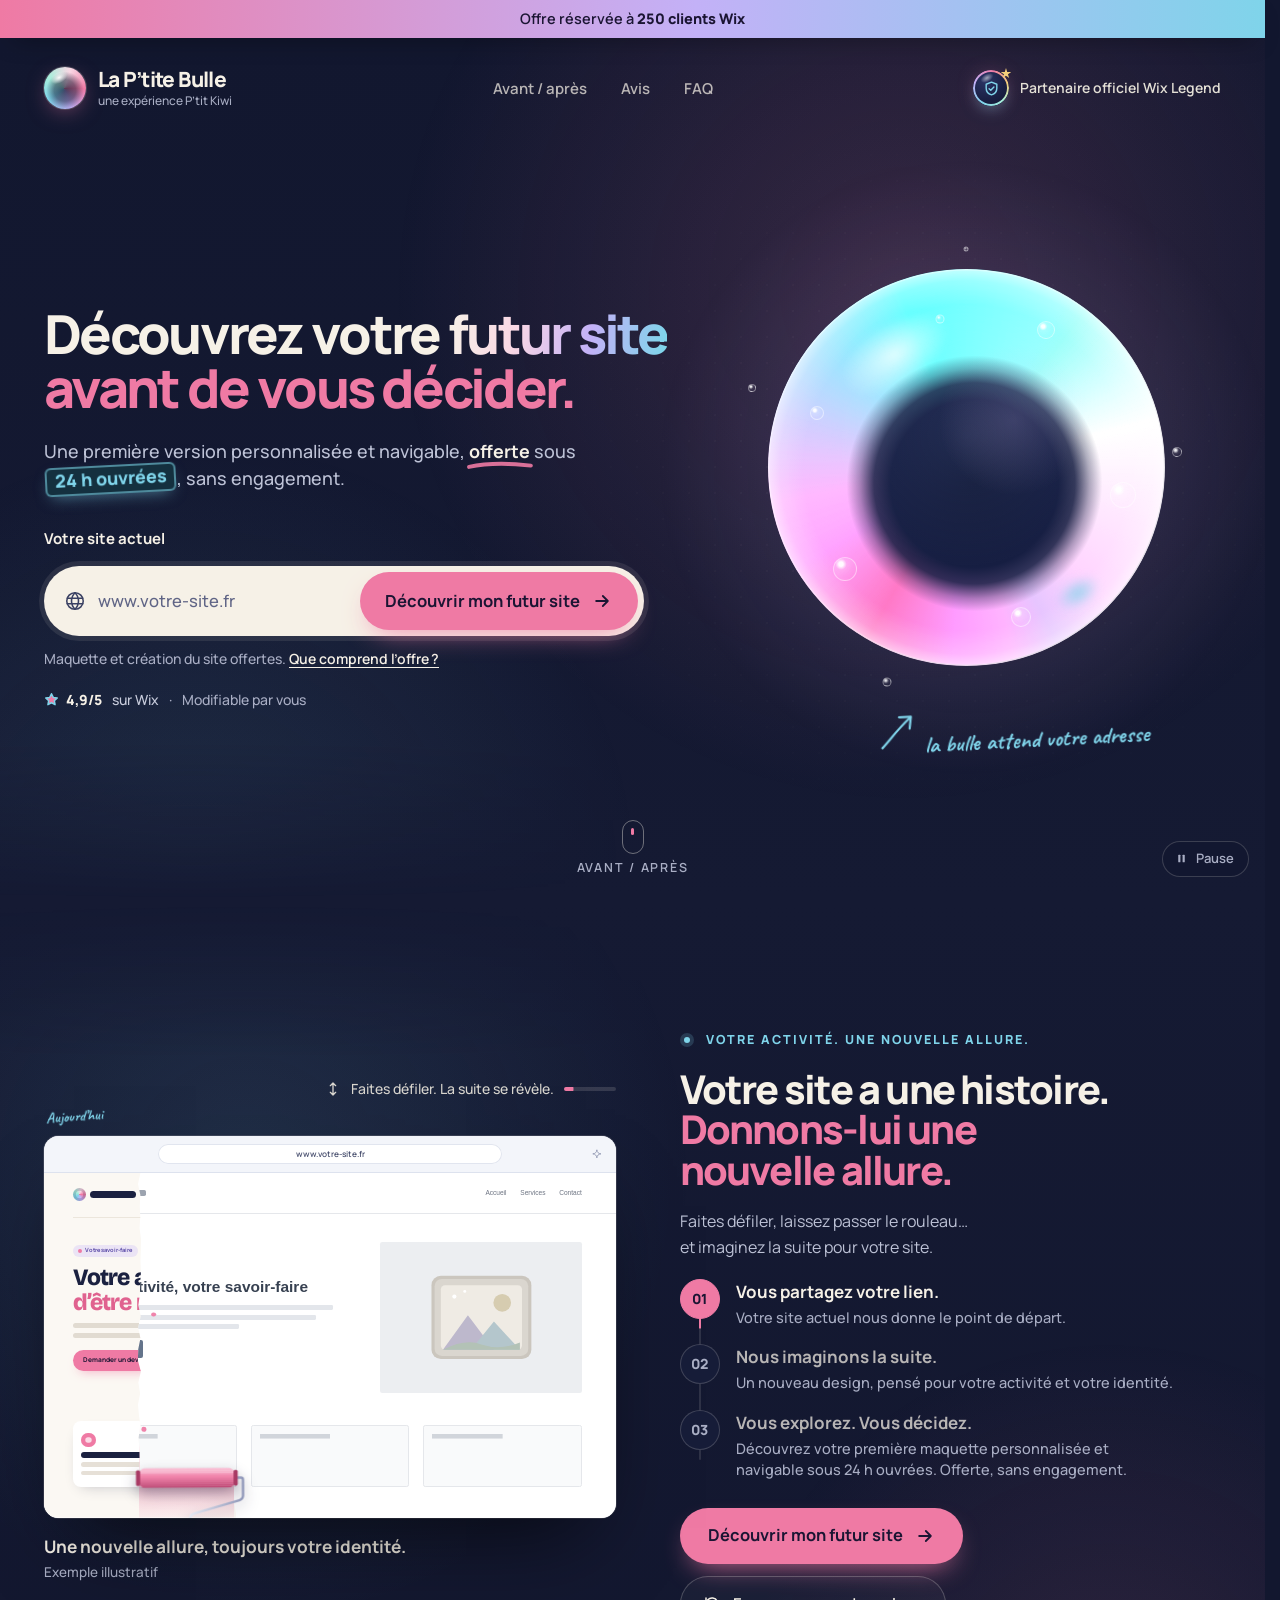
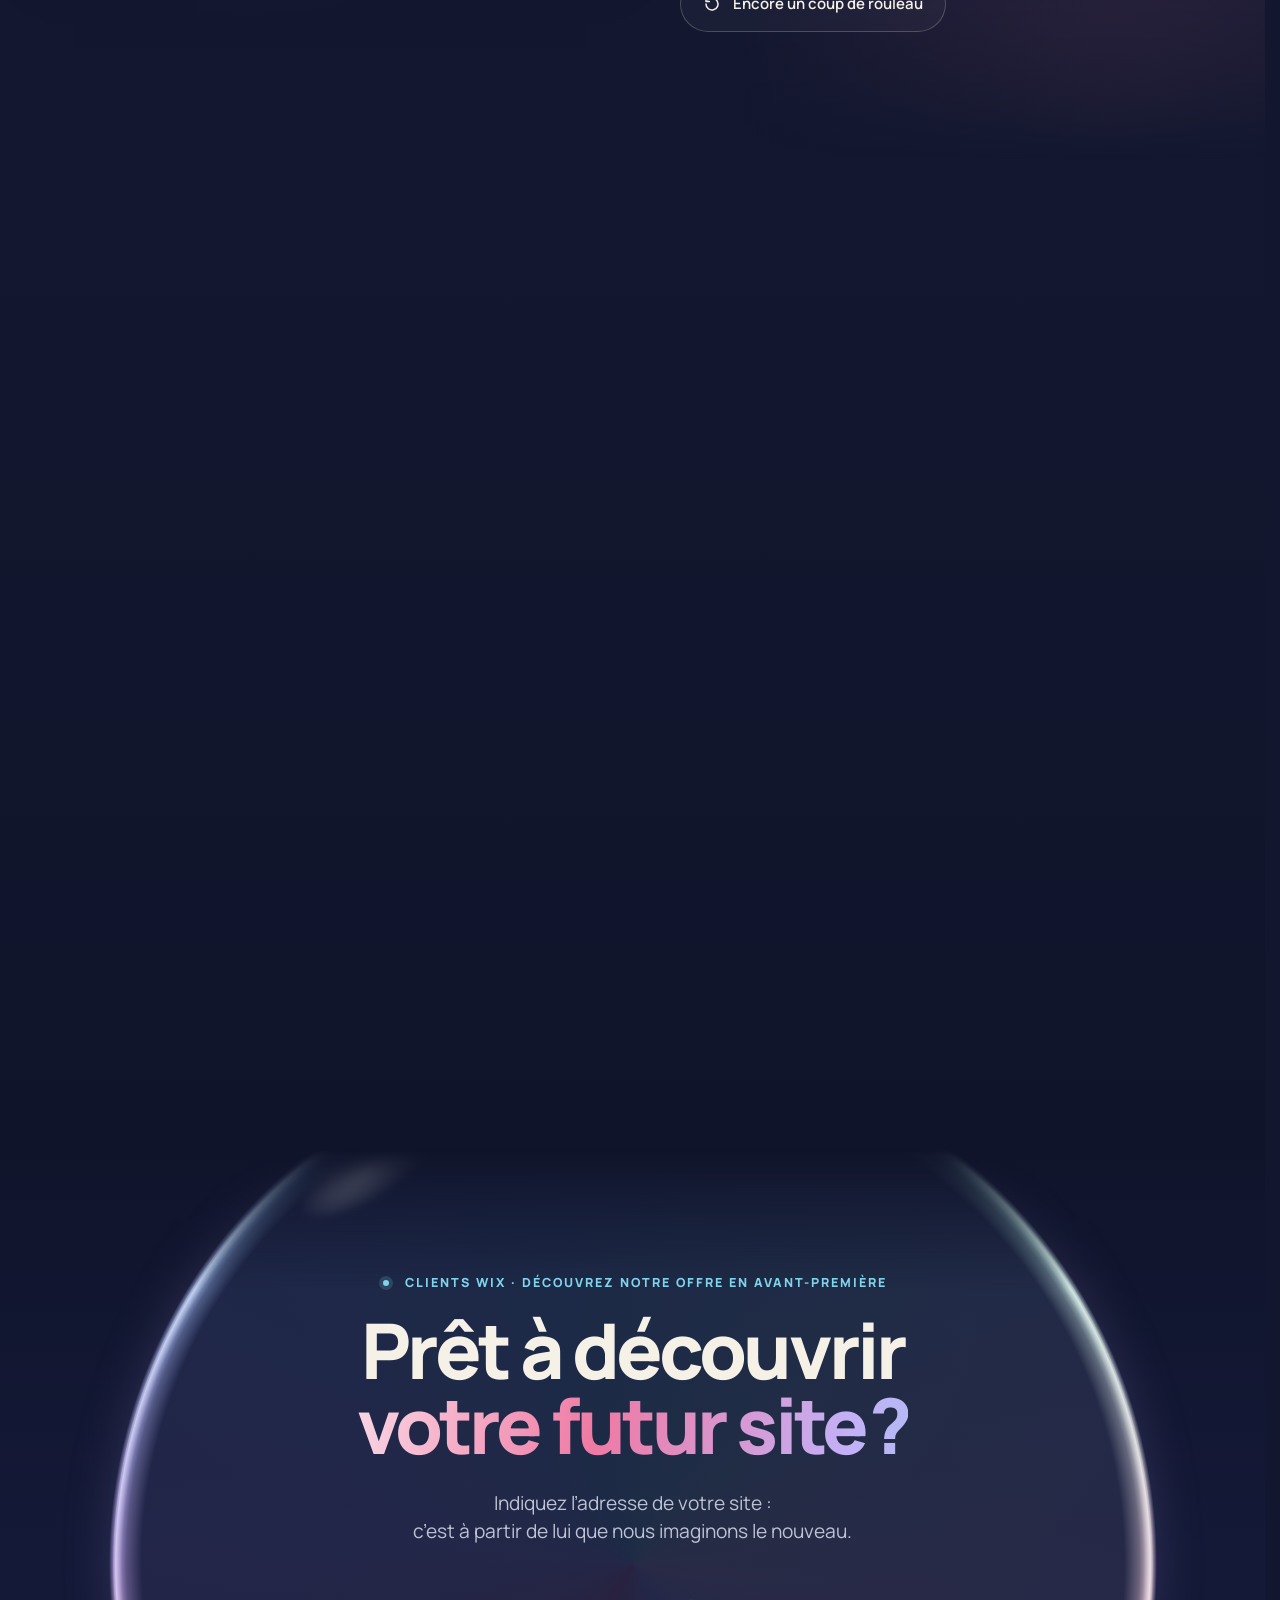
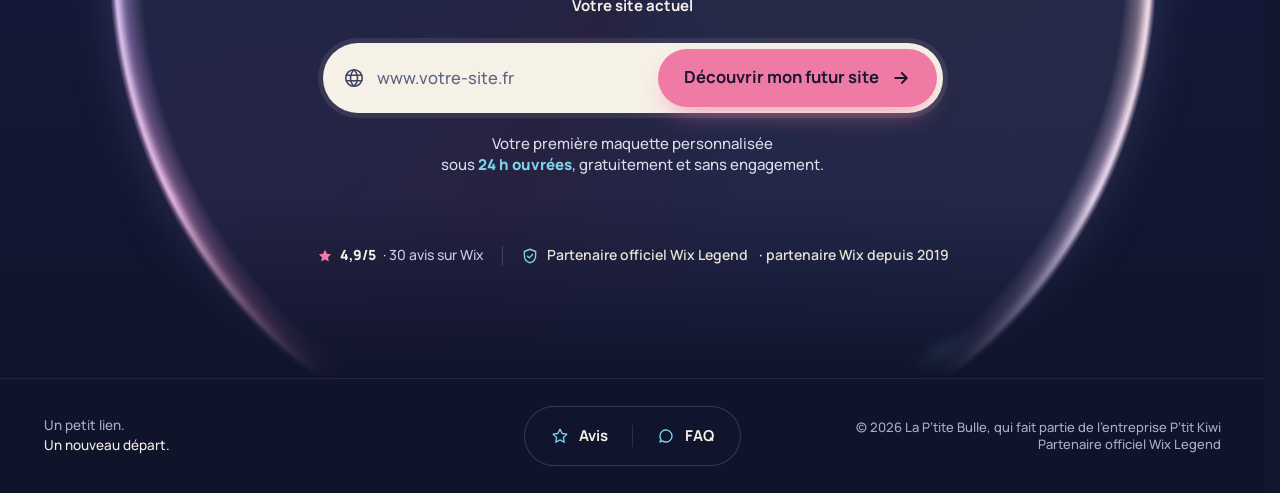
==== index.html @ 4bb40ee8 "Mobile : pas de voile gris au toucher, bulle nette sur Safari, bouton e-mail sur petits écrans, clav" ====
<!doctype html>
<html lang="fr">
<head>
<meta charset="utf-8">
<meta name="viewport" content="width=device-width, initial-scale=1">
<title>La P’tite Bulle · Découvrez votre futur site avant de vous décider</title>
<meta name="description" content="Clients Wix, découvrez notre offre en avant-première : votre première maquette personnalisée sous 24 h ouvrées, gratuitement et sans engagement. La création de votre site est également offerte.">
<meta name="theme-color" content="#12172F">
<meta property="og:type" content="website">
<meta property="og:site_name" content="La P’tite Bulle">
<meta property="og:locale" content="fr_FR">
<meta property="og:title" content="La P’tite Bulle · Découvrez votre futur site avant de vous décider">
<meta property="og:description" content="Clients Wix, découvrez notre offre en avant-première : votre première maquette personnalisée sous 24 h ouvrées, gratuitement et sans engagement.">
<meta property="og:url" content="https://wix.partenaire.ptitebulle.fr/">
<meta property="og:image" content="https://wix.partenaire.ptitebulle.fr/og.jpg">
<meta property="og:image:width" content="1200">
<meta property="og:image:height" content="630">
<meta property="og:image:alt" content="La P’tite Bulle : une bulle irisée qui révèle la maquette de votre futur site">
<link rel="canonical" href="https://wix.partenaire.ptitebulle.fr/">
<meta name="twitter:card" content="summary_large_image">
<link rel="icon" href="favicon.svg" type="image/svg+xml">
<link rel="icon" href="favicon-32.png" type="image/png" sizes="32x32">
<link rel="apple-touch-icon" href="apple-touch-icon.png">
<link rel="preload" href="fonts/manrope.woff2" as="font" type="font/woff2" crossorigin>
<link rel="preload" href="fonts/bricolage-grotesque.woff2" as="font" type="font/woff2" crossorigin>
<link rel="stylesheet" href="styles.css">
<script src="main.js" defer></script>
</head>
<body>
<a class="skip" href="#lp-field">Aller au formulaire</a>
<noscript><p class="noscript">Pour envoyer votre demande, activez JavaScript dans votre navigateur.</p></noscript>
<div id="offer" class="offer-bar" role="region" aria-label="Offre clients Wix">
<div class="offer-inner wrap">
<p class="offer-text">Offre réservée à <strong>250 clients Wix</strong></p>
</div>
</div>

<section id="etape-2" class="e2" aria-labelledby="e2-q" hidden>
<div class="e2-bg" aria-hidden="true">
<span class="e2-glow e2-glow-pink"></span>
<span class="e2-glow e2-glow-cyan"></span>
<span class="e2-dots"></span>
<span class="rise" style="--x:14%;--s:9px;--d:24s;--dl:-6s"></span><span class="rise" style="--x:30%;--s:6px;--d:20s;--dl:-13s"></span><span class="rise" style="--x:70%;--s:11px;--d:27s;--dl:-3s"></span><span class="rise" style="--x:86%;--s:7px;--d:22s;--dl:-16s"></span>
</div>
<header class="e2-top wrap">
<button type="button" id="e2-edit" class="text-btn e2-back" aria-label="Modifier l’adresse de votre site"><svg aria-hidden="true" viewBox="0 0 24 24"><path d="M19 12H5M11 18l-6-6 6-6"/></svg>Modifier l’adresse</button>
</header>
<div class="e2-main">
<div class="e2-card">
<p class="sr-only">Dernière étape, 2 sur 2. Votre site : <span id="e2-site">votre-site.fr</span>.</p>
<span class="logo e2-logo" role="img" aria-label="La P’tite Bulle, une expérience P’tit Kiwi"><span class="orb" aria-hidden="true"><span class="orb-film"></span><span class="orb-core"></span><span class="orb-shine"></span></span><span class="logo-text" aria-hidden="true"><span class="logo-name">La P’tite Bulle</span><span class="logo-sub">une expérience P’tit Kiwi</span></span></span>
<div class="e2-intro"><p class="e2-thanks">Merci ! Votre site entre dans la bulle.</p><p class="e2-start">Nous commençons <span class="e2-next-hl">dès maintenant</span> la maquette de votre nouveau site.</p></div>
<form id="e2-form" class="e2-form" novalidate>
<label id="e2-q" for="e2-field" class="e2-q">À quelle adresse vous envoyer votre <span class="e2-iris">futur site</span> ?</label>
<p id="e2-sub" class="e2-sub">Votre maquette arrive dans votre boîte mail sous <strong>24 h ouvrées</strong>.</p>
<div class="field-wrap">
<div id="e2-box" class="field">
<span class="e2-ico" aria-hidden="true"><svg class="field-icon e2-ico-mail" viewBox="0 0 24 24"><rect x="3" y="5" width="18" height="14" rx="2.5"/><path d="M4 7l8 6 8-6"/></svg><svg class="field-icon e2-ico-ok" viewBox="0 0 24 24"><circle cx="12" cy="12" r="9.5"/><path d="M7.6 12.3l3 2.9 5.8-6"/></svg></span>
<input id="e2-field" name="email" type="email" placeholder="vous@exemple.fr" autocomplete="email" inputmode="email" spellcheck="false" autocapitalize="none" autocorrect="off" enterkeyhint="send" aria-describedby="e2-msg e2-suggest e2-sub e2-reassure">
<input id="e2-hp" class="trap" type="text" name="lp_hp" tabindex="-1" autocomplete="off" aria-hidden="true">
<button type="submit" class="btn btn-pink btn-field" data-magnet><span id="e2-cta-label">Recevoir ma maquette gratuite</span><svg class="arrow" aria-hidden="true" viewBox="0 0 24 24"><path d="M5 12h14M13 6l6 6-6 6"/></svg></button>
</div>
</div>
<p id="e2-msg" class="e2-msg" hidden></p>
</form>
<div id="e2-after" class="e2-after">
<p id="e2-suggest" class="e2-suggest" aria-live="polite"><span id="e2-suggest-in" hidden>Vouliez-vous dire <button type="button" id="e2-suggest-btn" class="text-btn">vous@exemple.fr</button> ?</span></p>
<button type="button" class="e2-proof" data-open="panel-avis" aria-label="4,9 sur 5 sur Wix, 30 avis : voir les avis"><span class="e2-stars" aria-hidden="true"><i></i><i></i><i></i><i></i><i></i></span><strong>4,9/5</strong> · 30 avis sur Wix</button>
</div>
<p id="e2-reassure" class="e2-reassure"><svg aria-hidden="true" viewBox="0 0 24 24"><rect x="5" y="10.5" width="14" height="10" rx="2.5"/><path d="M8.5 10.5V8a3.5 3.5 0 0 1 7 0v2.5"/></svg><span>Sans paiement ni engagement. Votre e‑mail sert uniquement à vous envoyer votre maquette et à en discuter avec vous.</span></p>
<p id="e2-status" class="sr-only" role="status"></p>
</div>
</div>
</section>

<main>
<section id="concept" class="hero is-intro" aria-labelledby="lp-title">

<div class="hero-bg" aria-hidden="true">
<div class="glow glow-pink"></div>
<div class="glow glow-cyan"></div>
<div class="dots"></div>
<span class="rise" style="--x:58%;--s:7px;--d:32s;--dl:-15s"></span>
<span class="rise" style="--x:74%;--s:9px;--d:24s;--dl:-9s"></span>
<span class="rise" style="--x:92%;--s:6px;--d:22s;--dl:-12s"></span>
</div>

<header class="topbar wrap">
<a class="logo" href="#concept" aria-label="La P’tite Bulle, une expérience P’tit Kiwi — accueil">
<span class="orb" aria-hidden="true"><span class="orb-film"></span><span class="orb-core"></span><span class="orb-shine"></span></span>
<span class="logo-text"><span class="logo-name">La P’tite Bulle</span><span class="logo-sub">une expérience P’tit Kiwi</span></span>
</a>
<nav class="nav" aria-label="Navigation principale">
<a href="#avant-apres">Avant / après</a>
<button type="button" data-open="panel-avis">Avis</button>
<button type="button" data-open="panel-faq">FAQ</button>
</nav>
<div class="top-right"><p class="top-badge"><span class="seal" aria-hidden="true"><span class="seal-ring"></span><span class="seal-shine"></span><svg viewBox="0 0 24 24"><path d="M12 3l7.5 3v5.6c0 4.6-3.2 8.2-7.5 9.4-4.3-1.2-7.5-4.8-7.5-9.4V6z"/><path d="M8.6 12.2l2.4 2.3 4.4-4.6"/></svg><i class="seal-star"></i></span>Partenaire officiel Wix Legend</p></div>
</header>

<div class="hero-main wrap">
<div class="hero-copy">
<h1 id="lp-title" class="hero-title"><span class="w" style="--i:0">Découvrez</span> <span class="w" style="--i:1">votre</span> <span class="w iris" style="--i:2">futur site</span><br><span class="pink"><span class="w" style="--i:3">avant</span> <span class="w" style="--i:4">de</span> <span class="nowrap"><span class="w" style="--i:5">vous</span> <span class="w" style="--i:6">décider.</span></span></span></h1>
<p class="hero-sub">Une première version personnalisée et navigable, <span class="hero-free">offerte<svg aria-hidden="true" viewBox="0 0 100 14"><path pathLength="100" d="M3 9 C 26 4, 62 3, 97 7"/></svg></span> sous <strong class="hero-chip">24 h ouvrées</strong>, sans engagement.</p>

<div class="field-block">
<div class="field-head">
<label id="lp-label" for="lp-field">Votre site actuel</label>
</div>

<div id="lp-form-wrap" class="form-wrap">
<div class="field-wrap">
<form id="lp-form" class="field" novalidate data-endpoint="/api/lead">
<svg id="lp-icon-site" class="field-icon" aria-hidden="true" viewBox="0 0 24 24"><circle cx="12" cy="12" r="9"/><path d="M3.5 9h17M3.5 15h17M12 3c2.6 2.6 3.8 5.6 3.8 9s-1.2 6.4-3.8 9c-2.6-2.6-3.8-5.6-3.8-9S9.4 5.6 12 3z"/></svg>
<svg id="lp-icon-mail" class="field-icon" aria-hidden="true" viewBox="0 0 24 24" hidden><rect x="3" y="5" width="18" height="14" rx="2.5"/><path d="M4 7l8 6 8-6"/></svg>
<input id="lp-field" name="site" type="text" placeholder="www.votre-site.fr" autocomplete="url" inputmode="url" spellcheck="false" autocapitalize="none" autocorrect="off" enterkeyhint="next" aria-describedby="lp-step">
<input id="lp-hp" class="trap" type="text" name="lp_hp" tabindex="-1" autocomplete="off" aria-hidden="true">
<button type="submit" class="btn btn-pink btn-field" data-magnet><span id="lp-cta-label">Découvrir mon futur site</span><svg class="arrow" aria-hidden="true" viewBox="0 0 24 24"><path d="M5 12h14M13 6l6 6-6 6"/></svg></button>
</form>
</div>
<div class="field-foot">
<p id="lp-step">Étape 1 sur 2 · Votre e-mail juste après.</p>
<button type="button" id="lp-edit" class="text-btn" hidden>Modifier l’adresse</button>
</div>
<p id="lp-privacy" class="privacy" hidden>Votre e-mail sert uniquement à vous envoyer votre maquette et à en discuter avec vous.</p>
</div>

<div id="lp-done" class="done" hidden>
<span class="done-check" aria-hidden="true"><svg viewBox="0 0 24 24"><path d="M5 12.5l4.2 4L19 7"/></svg></span>
<span class="done-text" tabindex="-1"><strong>C’est noté ! Votre maquette est en préparation.</strong><span>Nous vous l’envoyons à <span id="lp-done-mail">votre adresse</span> sous 24 h ouvrées.</span></span>
<button type="button" id="lp-restart" class="btn btn-ghost btn-sm">Nouvelle demande</button>
</div>
<p class="offer-note">Maquette et création du site offertes. <button type="button" class="text-btn" data-open="panel-faq" data-faq="faq-offre">Que comprend l’offre ?</button></p>
</div>

<p id="lp-status" class="sr-only" role="status"></p>

<div class="hero-extra">
<ul class="checks">
<li class="check-rating"><button type="button" class="rating" data-open="panel-avis" aria-label="4,9/5 sur Wix : voir les 30 avis"><svg aria-hidden="true" width="16" height="16" viewBox="0 0 24 24"><path d="M12 2.8l2.8 5.9 6.4.8-4.7 4.4 1.2 6.4L12 17.2l-5.7 3.1 1.2-6.4L2.8 9.5l6.4-.8z" fill="#EF7AA4"/></svg><strong>4,9/5</strong> sur Wix</button></li>
<li class="check-plain">Modifiable par vous</li>
<li id="lp-toggle-item"><button type="button" id="lp-toggle" class="btn btn-ghost btn-sm">Pas encore de site ?</button></li>
</ul>
</div>
</div>

<div class="hero-visual">
<div id="bubble-stage" class="stage">
<div class="aura" aria-hidden="true"></div>
<span class="free" aria-hidden="true" style="--x:-4%;--y:30%;--s:8px;--d:7s;--dl:0s"></span>
<span class="free" aria-hidden="true" style="--x:103%;--y:46%;--s:10px;--d:8s;--dl:-3s"></span>
<span class="free" aria-hidden="true" style="--x:50%;--y:-5%;--s:5px;--d:7.5s;--dl:-2s"></span>
<span class="free" aria-hidden="true" style="--x:30%;--y:104%;--s:9px;--d:8.5s;--dl:-4s"></span>

<div class="bubble" aria-hidden="true">
<div class="film"></div>
<div class="shimmer"></div>
<div class="core"></div>
<div class="core-tint"></div>
<div class="rim"></div>
<div class="shine"></div>
<div class="shine-2"></div>
<div class="glare"></div>
<span class="micro" style="--x:12.4%;--y:36.3%;--s:14px;--d:7s;--dl:-1s"></span>
<span class="micro" style="--x:43.4%;--y:12.6%;--s:9px;--d:6s;--dl:-2s"></span>
<span class="micro" style="--x:70%;--y:15.4%;--s:18px;--d:9s;--dl:-5s"></span>
<span class="micro" style="--x:89.4%;--y:57%;--s:26px;--d:8.5s;--dl:-6s"></span>
<span class="micro" style="--x:63.7%;--y:87.6%;--s:20px;--d:8s;--dl:-1.5s"></span>
<span class="micro" style="--x:19.4%;--y:75.7%;--s:24px;--d:9s;--dl:-2s"></span>
<div class="edge-ring"></div>
</div>

<div class="face" aria-hidden="true">
<div id="bubble-sleep" class="zzz"><span>z</span><span>z</span><span>z</span></div>
<div id="bubble-mini" class="mini" hidden>
<div class="mini-bar"><span id="mini-url">votre-site.fr</span></div>
<span class="mini-b mini-tag" data-mini="1"></span>
<span class="mini-b mini-h1" data-mini="2"></span>
<span class="mini-b mini-h2" data-mini="2"></span>
<span class="mini-b mini-img" data-mini="3"><span></span><span></span></span>
<span class="mini-b mini-btn" data-mini="4"></span>
<span class="mini-cards"><span></span><span></span><span></span></span>
<span id="mini-badge" class="mini-badge" hidden><span id="mini-badge-text">demandée</span><svg viewBox="0 0 24 24"><path d="M5 12.5l4.2 4L19 7"/></svg></span>
</div>
</div>

<div id="bubble-gauge" class="gauge" aria-hidden="true" hidden><div class="gauge-top"><span id="gauge-label" class="gauge-label">La bulle se remplit…</span><span id="gauge-pct" class="gauge-pct">0 %</span></div><div class="gauge-track"><span id="gauge-fill" class="gauge-fill"></span></div></div>
<button type="button" id="bubble-bounce" class="bounce" aria-label="Faire rebondir la bulle"></button>

</div>
<p class="note"><span id="lp-note-text">tapez votre adresse, elle s’éveille</span><svg aria-hidden="true" viewBox="0 0 44 44"><path d="M4 40 C 14 30, 22 20, 36 8"/><path d="M24 7 L37 7 L35 20"/></svg></p>
</div>
</div>

<button type="button" id="motion-toggle" class="motion-toggle"><svg class="i-pause" aria-hidden="true" viewBox="0 0 24 24"><rect x="6" y="5" width="4" height="14" rx="1.2"/><rect x="14" y="5" width="4" height="14" rx="1.2"/></svg><svg class="i-play" aria-hidden="true" viewBox="0 0 24 24"><path d="M8 5.5v13a1 1 0 0 0 1.5.86l10.4-6.5a1 1 0 0 0 0-1.72L9.5 4.64A1 1 0 0 0 8 5.5z"/></svg><span id="motion-label">Pause</span><span class="sr-only"> des animations</span></button>
<a class="cue" href="#avant-apres"><span class="mouse" aria-hidden="true"><span></span></span>Avant / après</a>
</section>

<section id="avant-apres" class="s2" aria-labelledby="lp-s2-title">
<div class="s2-pin">
<div class="s2-bg" aria-hidden="true"><div class="glow glow-cyan-2"></div><div class="glow glow-pink-2"></div></div>
<div class="s2-inner wrap">

<div class="s2-visual">
<div id="s2-stage" class="stage2">
<p class="paint-hint"><svg aria-hidden="true" viewBox="0 0 24 24"><path d="M12 3v18M8 7l4-4 4 4M8 17l4 4 4-4"/></svg>Faites défiler. La suite se révèle.<span class="mini-progress" aria-hidden="true"><span></span></span></p>

<div class="frame-wrap">
<div class="frame" aria-hidden="true">
<div class="chrome">
<span class="url">www.votre-site.fr</span>
<svg class="chrome-spark" viewBox="0 0 24 24"><path d="M12 2 C12.6 8.2 15.8 11.4 22 12 C15.8 12.6 12.6 15.8 12 22 C11.4 15.8 8.2 12.6 2 12 C8.2 11.4 11.4 8.2 12 2 Z"/></svg>
</div>
<div class="screen">

<div class="old">
<div class="b-page">
<div class="b-nav"><span class="b-logo"></span><span class="b-brand"></span><span class="b-links"><span>Accueil</span><span>Services</span><span>Contact</span></span></div>
<div class="b-hero">
<div class="b-copy">
<p class="b-title">Votre activité, votre savoir-faire</p>
<span class="b-line" style="width:92%"></span>
<span class="b-line" style="width:86%"></span>
<span class="b-line" style="width:58%"></span>
<span class="b-btn">Nous contacter</span>
</div>
<div class="b-img"><svg class="bq bq-before" viewBox="0 0 120 120" aria-hidden="true"><rect class="w2" x="12" y="20" width="96" height="80" rx="9"/><rect class="w" x="15" y="23" width="90" height="74" rx="7"/><rect class="c" x="21" y="29" width="78" height="62" rx="4"/><circle class="f3" cx="80" cy="46" r="8.5"/><path class="f2" d="M23 91 L47 58 L72 91 Z"/><path class="f4" d="M50 91 L72 64 L97 91 Z"/><path class="l" d="M23 91 Q45 80 60 86 Q78 92 97 84 L97 91 Z"/><circle class="g" cx="34" cy="40" r="2"/><circle class="g" cx="44" cy="35" r="1.4"/></svg></div>
</div>
<div class="b-cards"><span></span><span></span><span></span></div>
</div>
</div>

<div class="splats"></div>

<div class="fresh">
<div class="n-nav"><span class="n-logo"><span class="n-dot"></span><span class="n-word"></span></span><span class="n-links"><span></span><span></span><span></span><span class="n-pill">Contact</span></span></div>
<div class="n-hero">
<span class="n-eyebrow"><span class="n-eyedot"></span>Votre savoir-faire</span>
<p class="n-title">Votre activité mérite<br><span>d’être remarquée.</span></p>
<span class="n-text" style="width:80%"></span>
<span class="n-text" style="width:62%"></span>
<span class="n-actions"><span class="n-btn">Demander un devis</span><span class="n-btn n-btn-ghost">Découvrir</span></span>
</div>
<div class="n-visual">
<span class="n-blob" style="left:8%;top:6%;width:62%;--b:#EF7AA4"></span>
<span class="n-blob" style="left:44%;top:30%;width:58%;--b:#7FD4EA"></span>
<span class="n-blob" style="left:18%;top:58%;width:44%;--b:#C3B1F7"></span>
<svg class="bq n-bouquet" viewBox="0 0 120 120" aria-hidden="true"><g transform="rotate(-4 60 60)"><rect class="w2" x="12" y="20" width="96" height="80" rx="9"/><rect class="w" x="15" y="23" width="90" height="74" rx="7"/><rect class="c" x="21" y="29" width="78" height="62" rx="4"/><circle class="f3" cx="80" cy="46" r="8.5"/><path class="f2" d="M23 91 L47 58 L72 91 Z"/><path class="f4" d="M50 91 L72 64 L97 91 Z"/><path class="l" d="M23 91 Q45 80 60 86 Q78 92 97 84 L97 91 Z"/><circle class="g" cx="34" cy="40" r="2"/><circle class="g" cx="44" cy="35" r="1.4"/></g><circle class="g" cx="10" cy="14" r="2.2"/><circle class="g" cx="112" cy="106" r="1.8"/><circle class="r" cx="112" cy="16" r="2.6"/></svg>
<span class="n-chip n-chip-stars"><i></i><i></i><i></i><i></i><i></i></span>
<span class="n-chip n-chip-ok"><span class="n-check"><svg viewBox="0 0 24 24"><path d="M5 12.5l4.2 4L19 7"/></svg></span><span class="n-chip-bar"></span></span>
</div>
<div class="n-cards">
<div class="n-card" style="--c:239,122,164"><span class="n-ico"></span><span class="n-card-t"></span><span class="n-card-l"></span><span class="n-card-l" style="width:58%"></span></div>
<div class="n-card" style="--c:127,212,234"><span class="n-ico"></span><span class="n-card-t" style="width:46%"></span><span class="n-card-l"></span><span class="n-card-l" style="width:66%"></span></div>
<div class="n-card" style="--c:195,177,247"><span class="n-ico"></span><span class="n-card-t" style="width:52%"></span><span class="n-card-l"></span><span class="n-card-l" style="width:50%"></span></div>
</div>
</div>

<div class="wet"></div>
<span class="drip-p drip-a"></span>
<span class="drip-p drip-b"></span>

<div class="roller-wrap">
<svg viewBox="0 0 200 170">
<defs>
<linearGradient id="napFill" x1="0" y1="0" x2="0" y2="1"><stop offset="0" stop-color="#F8B2CC"/><stop offset=".45" stop-color="#EF7AA4"/><stop offset="1" stop-color="#B9416F"/></linearGradient>
<linearGradient id="metalFill" x1="0" y1="0" x2="1" y2="0"><stop offset="0" stop-color="#E3E7F2"/><stop offset="1" stop-color="#8E96B8"/></linearGradient>
<clipPath id="napClip"><rect x="9" y="3" width="182" height="38" rx="12"/></clipPath>
</defs>
<path class="r-frame" d="M191 22 H203 Q207 22 207 26 V56 Q207 63 200 65 L114 90 Q106 92 106 100 V114"/>
<rect class="r-ferrule" x="98" y="112" width="16" height="14" rx="3"/>
<path class="r-grip" d="M106 132 L101 196"/>
<path class="r-grip-shine" d="M103 140 L99.5 186"/>
<g clip-path="url(#napClip)">
<rect x="9" y="3" width="182" height="38" fill="url(#napFill)"/>
<g class="r-strands"><path d="M9 -9 H191 M9 -5 H191 M9 -1 H191 M9 3 H191 M9 7 H191 M9 11 H191 M9 15 H191 M9 19 H191 M9 23 H191 M9 27 H191 M9 31 H191 M9 35 H191 M9 39 H191 M9 43 H191 M9 47 H191"/></g>
<rect x="9" y="5" width="182" height="9" rx="4" fill="rgba(255,255,255,.22)"/>
</g>
<rect x="3" y="7" width="8" height="30" rx="3" fill="#A93A64"/>
<rect x="189" y="7" width="8" height="30" rx="3" fill="#A93A64"/>
</svg>
</div>
</div>
</div>

<p class="year-note" aria-hidden="true"><span class="note-old">Aujourd’hui</span><span class="note-new">Et demain ?</span></p>
<svg class="spark" aria-hidden="true" viewBox="0 0 24 24" style="left:9.5cqw;top:-7.4cqw;width:2.4cqw;fill:#EF7AA4;animation-delay:.15s"><path d="M12 2 C12.6 8.2 15.8 11.4 22 12 C15.8 12.6 12.6 15.8 12 22 C11.4 15.8 8.2 12.6 2 12 C8.2 11.4 11.4 8.2 12 2 Z"/></svg>
<svg class="spark" aria-hidden="true" viewBox="0 0 24 24" style="left:-4.6cqw;top:4.6cqw;width:1.9cqw;fill:#7FD4EA;animation-delay:.3s"><path d="M12 2 C12.6 8.2 15.8 11.4 22 12 C15.8 12.6 12.6 15.8 12 22 C11.4 15.8 8.2 12.6 2 12 C8.2 11.4 11.4 8.2 12 2 Z"/></svg>
<svg class="spark" aria-hidden="true" viewBox="0 0 24 24" style="left:2.6cqw;top:-8.6cqw;width:1.5cqw;fill:#F3CF7A;animation-delay:.45s"><path d="M12 2 C12.6 8.2 15.8 11.4 22 12 C15.8 12.6 12.6 15.8 12 22 C11.4 15.8 8.2 12.6 2 12 C8.2 11.4 11.4 8.2 12 2 Z"/></svg>
<svg class="spark" aria-hidden="true" viewBox="0 0 24 24" style="left:7.8cqw;top:3.4cqw;width:1.6cqw;fill:#EF7AA4;animation-delay:.6s"><path d="M12 2 C12.6 8.2 15.8 11.4 22 12 C15.8 12.6 12.6 15.8 12 22 C11.4 15.8 8.2 12.6 2 12 C8.2 11.4 11.4 8.2 12 2 Z"/></svg>
</div>

<div class="caption"><p class="caption-title">Une nouvelle allure, toujours votre identité.</p><p class="caption-sub">Exemple illustratif</p></div>
</div>
</div>

<div class="s2-copy">
<p class="eyebrow"><span class="pulse-dot" aria-hidden="true"><span></span></span><span><span class="nowrap">Votre activité.</span> <span class="nowrap">Une nouvelle allure.</span></span></p>
<h2 id="lp-s2-title" class="s2-title">Votre site <span class="nowrap">a une histoire.</span><br><span class="pink">Donnons-lui une <span class="nowrap">nouvelle allure.</span></span></h2>
<p class="s2-lead">Faites défiler, laissez passer le rouleau… et imaginez la suite pour votre site.</p>
<div class="steps-wrap">
<span class="steps-line" aria-hidden="true"><span></span></span>
<ol class="steps">
<li class="step"><span class="step-num" aria-hidden="true">01</span><span class="step-text"><span class="step-title">Vous partagez votre lien.</span><span class="step-sub">Votre site actuel nous donne le point de départ.</span></span></li>
<li class="step"><span class="step-num" aria-hidden="true">02</span><span class="step-text"><span class="step-title">Nous imaginons la suite.</span><span class="step-sub">Un nouveau design, pensé pour votre activité et votre identité.</span></span></li>
<li class="step"><span class="step-num" aria-hidden="true">03</span><span class="step-text"><span class="step-title">Vous explorez. Vous décidez.</span><span class="step-sub">Découvrez votre première maquette personnalisée et navigable sous 24 h ouvrées. Offerte, sans engagement.</span></span></li>
</ol>
</div>
<div class="s2-actions">
<button type="button" class="btn btn-pink btn-lg" data-goto-field data-magnet>Découvrir mon futur site<svg class="arrow" aria-hidden="true" viewBox="0 0 24 24"><path d="M5 12h14M13 6l6 6-6 6"/></svg></button>
<button type="button" id="replay" class="btn btn-ghost btn-lg replay"><svg aria-hidden="true" viewBox="0 0 24 24"><path d="M4 12a8 8 0 1 0 2.4-5.7"/><path d="M4 4v4.5h4.5"/></svg>Encore un coup de rouleau</button>
</div>
</div>

</div>
</div>
</section>

<section id="final" class="final" aria-labelledby="final-title">
<div class="final-bg" aria-hidden="true">
<div class="final-glow"></div>
<div class="final-bubble"><span class="fb-body"><span class="fb-film"></span><span class="fb-shimmer"></span><span class="fb-core"></span><span class="fb-rim"></span><span class="fb-shine"></span><span class="fb-shine-2"></span></span></div>
<span class="rise" style="--x:8%;--s:10px;--d:28s;--dl:-6s"></span>
<span class="rise" style="--x:24%;--s:6px;--d:24s;--dl:-14s"></span>
<span class="rise" style="--x:76%;--s:12px;--d:30s;--dl:-3s"></span>
<span class="rise" style="--x:91%;--s:8px;--d:26s;--dl:-19s"></span>
</div>

<div class="final-inner wrap">
<p class="eyebrow final-eyebrow"><span class="pulse-dot" aria-hidden="true"><span></span></span><span><span class="nowrap">Clients Wix ·</span> Découvrez notre offre en <span class="nowrap">avant-première</span></span></p>
<h2 id="final-title" class="final-title">Prêt à découvrir<br><span class="final-iris">votre futur site ?</span></h2>
<p class="final-lead"><span class="fl-part">Indiquez l’adresse de votre site :</span> <span class="fl-part">c’est à partir de lui que nous imaginons le nouveau.</span></p>

<div class="final-zone">
<div class="final-card">
<div class="field-head">
<label id="fin-label" for="fin-field">Votre site actuel</label>
<button type="button" id="fin-toggle" class="text-btn final-toggle">Pas encore de site ?</button>
</div>
<div id="fin-form-wrap" class="form-wrap">
<div class="field-wrap">
<form id="fin-form" class="field" novalidate>
<svg id="fin-icon-site" class="field-icon" aria-hidden="true" viewBox="0 0 24 24"><circle cx="12" cy="12" r="9"/><path d="M3.5 9h17M3.5 15h17M12 3c2.6 2.6 3.8 5.6 3.8 9s-1.2 6.4-3.8 9c-2.6-2.6-3.8-5.6-3.8-9S9.4 5.6 12 3z"/></svg>
<svg id="fin-icon-mail" class="field-icon" aria-hidden="true" viewBox="0 0 24 24" hidden><rect x="3" y="5" width="18" height="14" rx="2.5"/><path d="M4 7l8 6 8-6"/></svg>
<input id="fin-field" name="site" type="text" placeholder="www.votre-site.fr" autocomplete="url" inputmode="url" spellcheck="false" autocapitalize="none" autocorrect="off" enterkeyhint="next" aria-describedby="fin-step">
<input id="fin-hp" class="trap" type="text" name="lp_hp" tabindex="-1" autocomplete="off" aria-hidden="true">
<button type="submit" class="btn btn-pink btn-field" data-magnet><span id="fin-cta-label">Découvrir mon futur site</span><svg class="arrow" aria-hidden="true" viewBox="0 0 24 24"><path d="M5 12h14M13 6l6 6-6 6"/></svg></button>
</form>
</div>
<div class="field-foot">
<p id="fin-step">Étape 1 sur 2 · Votre e-mail juste après.</p>
<button type="button" id="fin-edit" class="text-btn" hidden>Modifier l’adresse</button>
</div>
<p id="fin-privacy" class="privacy" hidden>Votre e-mail sert uniquement à vous envoyer votre maquette et à en discuter avec vous.</p>
</div>
<div id="fin-done" class="done final-done" hidden>
<span class="done-check" aria-hidden="true"><svg viewBox="0 0 24 24"><path d="M5 12.5l4.2 4L19 7"/></svg></span>
<span class="done-text" tabindex="-1"><strong>C’est noté ! Votre maquette est en préparation.</strong><span>Nous vous l’envoyons à <span id="fin-done-mail">votre adresse</span> sous 24 h ouvrées.</span></span>
<button type="button" id="fin-restart" class="btn btn-ghost btn-sm">Nouvelle demande</button>
</div>
<p id="fin-status" class="sr-only" role="status"></p>
<div class="eta">
<p class="eta-main">Votre première maquette personnalisée <span class="nowrap">sous <strong>24 h ouvrées</strong>,</span> gratuitement et sans engagement.</p>
</div>
</div>
</div>

<div class="final-trust">
<button type="button" class="rating" data-open="panel-avis" aria-label="4,9/5 · 30 avis sur Wix : voir les avis"><svg aria-hidden="true" width="16" height="16" viewBox="0 0 24 24"><path d="M12 2.8l2.8 5.9 6.4.8-4.7 4.4 1.2 6.4L12 17.2l-5.7 3.1 1.2-6.4L2.8 9.5l6.4-.8z" fill="#EF7AA4"/></svg><strong>4,9/5</strong> · 30 avis sur Wix</button>
<span class="trust-sep" aria-hidden="true"></span>
<p class="top-badge"><svg aria-hidden="true" viewBox="0 0 24 24"><path d="M12 3l7.5 3v5.6c0 4.6-3.2 8.2-7.5 9.4-4.3-1.2-7.5-4.8-7.5-9.4V6z"/><path d="M8.6 12.2l2.4 2.3 4.4-4.6"/></svg>Partenaire officiel Wix Legend<span class="tb-more"> · partenaire Wix depuis 2019</span></p>
</div>
</div>
</section>
</main>

<footer class="footer">
<div class="footer-inner wrap">
<p class="footer-tag"><span>Un petit lien.</span><span>Un nouveau départ.</span></p>
<nav class="pill" aria-label="Liens utiles">
<button type="button" data-open="panel-avis"><svg class="pill-icon" aria-hidden="true" viewBox="0 0 24 24"><path d="M12 2.8l2.8 5.9 6.4.8-4.7 4.4 1.2 6.4L12 17.2l-5.7 3.1 1.2-6.4L2.8 9.5l6.4-.8z"/></svg>Avis</button>
<span class="pill-sep" aria-hidden="true"></span>
<button type="button" data-open="panel-faq"><svg class="pill-icon" aria-hidden="true" viewBox="0 0 24 24"><path d="M4 12a8 8 0 1 1 3.3 6.5L4 20l1.2-3.6A8 8 0 0 1 4 12z"/></svg>FAQ</button>
</nav>
<p class="footer-legal"><span><span class="fl-line">© 2026 La P’tite Bulle, qui fait partie de l’entreprise <span class="nowrap">P’tit Kiwi</span></span><span class="fl-dot" aria-hidden="true"> · </span><span class="fl-line nowrap">Partenaire officiel Wix Legend</span></span></p>
</div>
</footer>

<dialog id="panel-avis" class="panel" aria-labelledby="avis-title">
<div class="panel-inner">
<div class="panel-bubble" aria-hidden="true"><span></span><span></span></div>
<div class="panel-head">
<div><p class="panel-eyebrow">4,9/5 · 30 avis sur Wix</p><h2 id="avis-title" class="panel-title">Ce qu’en disent nos clients</h2></div>
<button type="button" class="close" data-close aria-label="Fermer"><svg aria-hidden="true" viewBox="0 0 24 24"><path d="M6 6l12 12M18 6L6 18"/></svg></button>
</div>
<div class="score">
<span class="score-big" aria-hidden="true">4,9</span>
<span class="score-side"><span class="sr-only">Note moyenne de 4,9 sur 5, sur 30 avis publiés sur Wix</span><span class="stars stars-lg" aria-hidden="true"><i></i><i></i><i></i><i></i><i></i></span><span class="score-sub" aria-hidden="true">sur 5 · 30 avis publiés sur Wix</span></span>
</div>
<p class="trust-line"><svg aria-hidden="true" viewBox="0 0 24 24"><path d="M12 3l7.5 3v5.6c0 4.6-3.2 8.2-7.5 9.4-4.3-1.2-7.5-4.8-7.5-9.4V6z"/><path d="M8.6 12.2l2.4 2.3 4.4-4.6"/></svg><span>La P’tite Bulle fait partie de l’entreprise P’tit Kiwi, partenaire officiel Wix Legend et partenaire Wix depuis 2019.</span></p>
<p class="panel-note">Voici les 30 avis laissés par les clients de P’tit Kiwi sur sa <a href="https://fr.wix.com/studio/community/partners/kiwix" target="_blank" rel="noopener">fiche partenaire Wix</a>, du plus récent au plus ancien, reproduits sans modification.</p>
<ul class="reviews">
<li class="review" style="--q:rgba(239,122,164,.5)"><span class="sr-only">Note : 5 sur 5.</span><span class="stars" aria-hidden="true"><i></i><i></i><i></i><i></i><i></i></span><p class="review-text">Superbe moment avec Charles Pizel ,très belle expérience, un suivi technique unique. Vraiment très satisfait à la fois du nouveau Site et de l'accompagnement étant novice en informatique. Technicien trés agréable et surtout trés patient.<br>Je le recommande particulièrement. Daniel</p><p class="review-by">Daniel <span>· Refonte de site · 19 oct. 2026</span></p></li>
<li class="review" style="--q:rgba(127,212,234,.5)"><span class="sr-only">Note : 5 sur 5.</span><span class="stars" aria-hidden="true"><i></i><i></i><i></i><i></i><i></i></span><p class="review-text">Très contente du site réalisé par Charles. Il a été très présent et réactif à l'ensemble de mes demandes tout au long de notre collaboration. J'ai fait appel à ses services pour une refonte complète du site internet Chez Jeannette, la qualité visuelle et la fluidité du site sont les principaux compliments que nous recevons.<br>Sans hésiter nous referrons appel à Charles si nous avons d'autres missions web à mettre en oeuvre.<br>Je recommande vivement ses services !</p><p class="review-by">Constance <span>· Contenu avec bases de données · 21 juil. 2026</span></p></li>
<li class="review" style="--q:rgba(195,177,247,.55)"><span class="sr-only">Note : 5 sur 5.</span><span class="stars" aria-hidden="true"><i></i><i></i><i></i><i></i><i></i></span><p class="review-text">Excellente expérience avec P’tit Kiwi. Le projet a été mené avec sérieux, les échanges ont toujours été fluides et le résultat est à la hauteur de nos attentes. Un vrai expert de Wix et du développement sur mesure.</p><p class="review-by">Avis anonyme <span>· Design de site avancé · 15 juil. 2026</span></p></li>
<li class="review" style="--q:rgba(239,122,164,.5)"><span class="sr-only">Note : 5 sur 5.</span><span class="stars" aria-hidden="true"><i></i><i></i><i></i><i></i><i></i></span><p class="review-text">Très bon contact, travail rapide, efficace et a parfaitement répondu à ma demande. Je n'hésiterai pas à refaire appel à P'tit Kiwi à l'avenir.</p><p class="review-by">Sophie <span>· Site mobile · 11 déc. 2025</span></p></li>
<li class="review" style="--q:rgba(127,212,234,.5)"><span class="sr-only">Note : 5 sur 5.</span><span class="stars" aria-hidden="true"><i></i><i></i><i></i><i></i><i></i></span><p class="review-text">Charles a su répondre à mon besoin avec professionnalisme et réactivité avec un délai serré. Les échanges sont simples et fluides. Je n'hésiterai pas à faire appel à P'tit Kiwi à nouveau. Je le recommande.</p><p class="review-by">Félicité <span>· Fonctionnalités personnalisées · 1 déc. 2025</span></p></li>
<li class="review" style="--q:rgba(195,177,247,.55)"><span class="sr-only">Note : 5 sur 5.</span><span class="stars" aria-hidden="true"><i></i><i></i><i></i><i></i><i></i></span><p class="review-text">Réactivité, professionnalisme, excellent support, rien à redire je recommande les yeux fermés 👍</p><p class="review-by">Victor <span>· Fonctionnalités personnalisées · 20 oct. 2025</span></p></li>
<li class="review" style="--q:rgba(239,122,164,.5)"><span class="sr-only">Note : 5 sur 5.</span><span class="stars" aria-hidden="true"><i></i><i></i><i></i><i></i><i></i></span><p class="review-text">Je remercie l’agence P’tit Kiwi pour sa réactivité et son professionnalisme. Leur équipe a su rapidement résoudre un blocage sur le formulaire de mon site. Service efficace et agréable !</p><p class="review-by">Bossina <span>· Conseils sur le code · 17 oct. 2025</span></p></li>
<li class="review" style="--q:rgba(127,212,234,.5)"><span class="sr-only">Note : 5 sur 5.</span><span class="stars" aria-hidden="true"><i></i><i></i><i></i><i></i><i></i></span><p class="review-text">Réactivité, précision des explications pour une facture bienveillante ....un sans faute! Merci! Phil.</p><p class="review-by">Anna <span>· Site mobile · 27 sept. 2025</span></p></li>
<li class="review" style="--q:rgba(195,177,247,.55)"><span class="sr-only">Note : 4 sur 5.</span><span class="stars" aria-hidden="true"><i></i><i></i><i></i><i></i><i class="off"></i></span><p class="review-text">Charles m’a aidée à intégrer des automatisations avancées sur mon site Wix, notamment via le CMS (gestion des commandes, collections distinctes), la configuration de Boxtal, l’espace membre et le passage en langue principale du site. Le travail a été fait correctement et le rendu final correspondait à mes attentes. La communication a parfois été un peu décousue, mais j’ai apprécié notre échange final ainsi que sa capacité à entendre les retours. Merci pour ton aide et ta disponibilité. À bientôt</p><p class="review-by">Tal <span>· Contenu avec bases de données · 19 juin 2025</span></p></li>
<li class="review" style="--q:rgba(239,122,164,.5)"><span class="sr-only">Note : 5 sur 5.</span><span class="stars" aria-hidden="true"><i></i><i></i><i></i><i></i><i></i></span><p class="review-text">Très réactif et communication très fluide. Je recommande à 100%. Encore merci</p><p class="review-by">Nabila <span>· Conseils sur le code · 12 juin 2025</span></p></li>
<li class="review" style="--q:rgba(127,212,234,.5)"><span class="sr-only">Note : 5 sur 5.</span><span class="stars" aria-hidden="true"><i></i><i></i><i></i><i></i><i></i></span><p class="review-text">Nous avons confié à P’tit Kiwi l’intégration technique de l’un de nos projets web, et nous tenons à souligner la qualité de leur travail.<br>L’équipe a su faire preuve de maîtrise technique, de disponibilité et d’une excellente capacité d’adaptation face aux exigences graphiques et fonctionnelles de notre direction artistique.<br>Un partenaire fiable, avec lequel il est agréable de collaborer dans une logique d’efficacité et de qualité.</p><p class="review-by">Avis anonyme <span>· Design de site avancé · 7 mai 2025</span></p></li>
<li class="review" style="--q:rgba(195,177,247,.55)"><span class="sr-only">Note : 5 sur 5.</span><span class="stars" aria-hidden="true"><i></i><i></i><i></i><i></i><i></i></span><p class="review-text">Charles a été de très bon conseil, et les résultats sont déjà présent.<br><br>Je referais appel à ses services sans hésitation !</p><p class="review-by">Rohart <span>· SEO · 6 mai 2025</span></p></li>
<li class="review" style="--q:rgba(239,122,164,.5)"><span class="sr-only">Note : 5 sur 5.</span><span class="stars" aria-hidden="true"><i></i><i></i><i></i><i></i><i></i></span><p class="review-text">Parfait ! Très gentil, rapide et professionnel. P'tit Kiwi m'a aidé à un moment où personne ne trouvais de solution pour mon site, en un temps record ! Je suis ravie et je recommande !</p><p class="review-by">Caroline <span>· Installation d'applications · 26 févr. 2025</span></p></li>
<li class="review" style="--q:rgba(127,212,234,.5)"><span class="sr-only">Note : 5 sur 5.</span><span class="stars" aria-hidden="true"><i></i><i></i><i></i><i></i><i></i></span><p class="review-text">Charles à été d'une rapidité incroyable et à répondu à ma demande avec des explications très simple et assez claire.<br>Avec un tarif assez abordable, je les recommande vivement.</p><p class="review-by">Agnes <span>· Installation d'applications · 17 janv. 2025</span></p></li>
<li class="review" style="--q:rgba(195,177,247,.55)"><span class="sr-only">Note : 5 sur 5.</span><span class="stars" aria-hidden="true"><i></i><i></i><i></i><i></i><i></i></span><p class="review-text">Hyper efficace sur un simple brief par email. J'ai déjà fait 2 missions et je referais appel à P'tit Kiwi.</p><p class="review-by">Laure <span>· Formulaires personnalisés · 19 nov. 2024</span></p></li>
<li class="review" style="--q:rgba(239,122,164,.5)"><span class="sr-only">Note : 5 sur 5.</span><span class="stars" aria-hidden="true"><i></i><i></i><i></i><i></i><i></i></span><p class="review-text">Merci beaucoup à l'équipe P'tit Kiwi pour les développements effectués sur mon site web. 👍.<br>Bien à vous.</p><p class="review-by">Avis anonyme <span>· Refonte de site · 25 juil. 2024</span></p></li>
<li class="review" style="--q:rgba(127,212,234,.5)"><span class="sr-only">Note : 5 sur 5.</span><span class="stars" aria-hidden="true"><i></i><i></i><i></i><i></i><i></i></span><p class="review-text">Réactivité au top, très professionnel et efficace .</p><p class="review-by">Dorothee <span>· Fonctionnalités personnalisées · 15 juil. 2024</span></p></li>
<li class="review" style="--q:rgba(195,177,247,.55)"><span class="sr-only">Note : 5 sur 5.</span><span class="stars" aria-hidden="true"><i></i><i></i><i></i><i></i><i></i></span><p class="review-text">Merci à P’tit Kiwi, en particulier à Charles qui a répondu à mes questions avec clarté et a assuré le suivi jusqu’à ce que mon problème soit réglé. Je recommande fortement!</p><p class="review-by">Jean-Luc <span>· Connexion de domaine · 5 juil. 2024</span></p></li>
<li class="review" style="--q:rgba(239,122,164,.5)"><span class="sr-only">Note : 5 sur 5.</span><span class="stars" aria-hidden="true"><i></i><i></i><i></i><i></i><i></i></span><p class="review-text">Charles a été d'une réactivité et d'une efficacité hors pair !<br>Il a sut s'adapter à mes besoins et à mon niveau de compétences, ultra nul, sur le code, pour rendre le tout accessible.<br><br>Encore merci 🙏🏻</p><p class="review-by">Chloé <span>· Design et comportement personnalisés · 27 juin 2024</span></p></li>
<li class="review" style="--q:rgba(127,212,234,.5)"><span class="sr-only">Note : 5 sur 5.</span><span class="stars" aria-hidden="true"><i></i><i></i><i></i><i></i><i></i></span><p class="review-text">Au top, P'tit kiwi va au bout de la problématique et ne lâche jamais jusqu'à ce que tout fonctionne. Les conseils sont clairs et faciles à remettre en œuvre. Je recommande !</p><p class="review-by">Mairie St Romans <span>· Conseils sur le code · 22 mars 2024</span></p></li>
<li class="review" style="--q:rgba(195,177,247,.55)"><span class="sr-only">Note : 5 sur 5.</span><span class="stars" aria-hidden="true"><i></i><i></i><i></i><i></i><i></i></span><p class="review-text">L'équipe P'tit Kiwi est top ! Je recommande.</p><p class="review-by">Elise <span>· Fonctionnalités personnalisées · 1 févr. 2024</span></p></li>
<li class="review" style="--q:rgba(239,122,164,.5)"><span class="sr-only">Note : 4 sur 5.</span><span class="stars" aria-hidden="true"><i></i><i></i><i></i><i></i><i class="off"></i></span><p class="review-text">Merci à Charles de P’tit Kiwi pour son accompagnement à améliorer mon site. Il a été attentif, flexible et désireux de m’aider à trouver des solutions. J’ai apprécié sa proximité et la formule économique a grand impact. Je continuerai sur le référencement avec lui</p><p class="review-by">Angeliki <span>· Mises à jour de site · 30 mai 2023</span></p></li>
<li class="review" style="--q:rgba(127,212,234,.5)"><span class="sr-only">Note : 5 sur 5.</span><span class="stars" aria-hidden="true"><i></i><i></i><i></i><i></i><i></i></span><p class="review-text">Très bonne qualité de travail de communication</p><p class="review-by">Ligue <span>· Formulaires personnalisés · 25 mai 2023</span></p></li>
<li class="review" style="--q:rgba(195,177,247,.55)"><span class="sr-only">Note : 5 sur 5.</span><span class="stars" aria-hidden="true"><i></i><i></i><i></i><i></i><i></i></span><p class="review-text">Super expérience, très réactif et prends le temps de bien comprendre les besoins du client. Je n’hésiterai pas à le recommander et à refaire appel à lui au besoin.</p><p class="review-by">Eric <span>· Mises à jour de site · 22 avr. 2023</span></p></li>
<li class="review" style="--q:rgba(239,122,164,.5)"><span class="sr-only">Note : 5 sur 5.</span><span class="stars" aria-hidden="true"><i></i><i></i><i></i><i></i><i></i></span><p class="review-text">Charles a su répondre à mon besoin et parfaitement exécuter la tâche . Il a également su se rendre disponible rapidement pour une « urgence » après sa mission, ce qui est très appréciable.<br>Je recommande ses services !</p><p class="review-by">Muriel <span>· Fonctionnalités personnalisées · 15 avr. 2023</span></p></li>
<li class="review" style="--q:rgba(127,212,234,.5)"><span class="sr-only">Note : 5 sur 5.</span><span class="stars" aria-hidden="true"><i></i><i></i><i></i><i></i><i></i></span><p class="review-text">Super service, super rapide et très sympa. Je bloquais sur un problème et au delà de me le résoudre très vite, j’ai eu des conseils et astuces tres judicieux. En plus vraiment abordable. Je referai appel à eux pour d’autres sujets rapidement, Je recommande fortement!</p><p class="review-by">Stephanie <span>· Optimisation de boutique · 16 mars 2023</span></p></li>
<li class="review" style="--q:rgba(195,177,247,.55)"><span class="sr-only">Note : 5 sur 5.</span><span class="stars" aria-hidden="true"><i></i><i></i><i></i><i></i><i></i></span><p class="review-text">Très bon contact avec Charles que j'ai embauché sur du plus long terme pour la maintenance du site. Il est réactif.</p><p class="review-by">Avis anonyme <span>· Fonctionnalités personnalisées · 2 févr. 2023</span></p></li>
<li class="review" style="--q:rgba(239,122,164,.5)"><span class="sr-only">Note : 5 sur 5.</span><span class="stars" aria-hidden="true"><i></i><i></i><i></i><i></i><i></i></span><p class="review-text">Un professionnel qui identifie clairement les besoins et tient ses engagement. Efficace et disponible, je recommande !</p><p class="review-by">Avis anonyme <span>· Optimisation de boutique · 24 janv. 2023</span></p></li>
<li class="review" style="--q:rgba(127,212,234,.5)"><span class="sr-only">Note : 5 sur 5.</span><span class="stars" aria-hidden="true"><i></i><i></i><i></i><i></i><i></i></span><p class="review-text">Charles est très compétent et disponible. Parfois un peu lent pour répondre aux mails… mais il finit toujours par réagir, et de manière efficace et constructive.</p><p class="review-by">Vincent <span>· 8 sept. 2022</span></p></li>
<li class="review" style="--q:rgba(195,177,247,.55)"><span class="sr-only">Note : 5 sur 5.</span><span class="stars" aria-hidden="true"><i></i><i></i><i></i><i></i><i></i></span><p class="review-text">Très bonne expérience avec P'tit Kiwi, rapide et efficace ! J'avais un problème au niveau du paramétrage des moyens de paiements de mon site, le problème a été réglé dans la journée.</p><p class="review-by">Ekklectic <span>· Paramètres de boutique · 26 mai 2022</span></p></li>
</ul>
<div class="panel-actions">
<a href="https://fr.wix.com/studio/community/partners/kiwix" class="link-ne" target="_blank" rel="noopener">Voir les 30 avis sur Wix<svg aria-hidden="true" viewBox="0 0 24 24"><path d="M7 17L17 7M9 7h8v8"/></svg></a>
<button type="button" class="btn btn-pink" data-goto-field>Profiter de l’offre<svg class="arrow" aria-hidden="true" viewBox="0 0 24 24"><path d="M5 12h14M13 6l6 6-6 6"/></svg></button>
</div>
</div>
</dialog>

<dialog id="panel-faq" class="panel" aria-labelledby="faq-title">
<div class="panel-inner">
<div class="panel-bubble" aria-hidden="true"><span></span><span></span></div>
<div class="panel-head">
<div><p class="panel-eyebrow">FAQ</p><h2 id="faq-title" class="panel-title">Vos questions,<br>nos réponses</h2></div>
<button type="button" class="close" data-close aria-label="Fermer"><svg aria-hidden="true" viewBox="0 0 24 24"><path d="M6 6l12 12M18 6L6 18"/></svg></button>
</div>
<div class="faq">
<details><summary>Qui peut en profiter ?<span class="chev" aria-hidden="true"></span></summary><p>Les clients Wix, qui découvrent notre offre en avant-première, dans la limite de 250 clients.</p></details>
<details id="faq-offre" open><summary>Que comprend l’offre ?<span class="chev" aria-hidden="true"></span></summary><div class="faq-body">
<ul class="faq-list">
<li><strong>Votre maquette, offerte.</strong> Votre première maquette personnalisée et navigable, sous 24 h ouvrées, gratuitement et sans engagement.</li>
<li><strong>La création de votre site, offerte aussi.</strong> Si la maquette vous plaît et que vous souhaitez poursuivre, nous créons votre site après validation de la maquette.</li>
</ul>
<p>Demander votre maquette ne nécessite aucun paiement ni carte bancaire.</p>
</div></details>
<details><summary>Que vais-je recevoir exactement ?<span class="chev" aria-hidden="true"></span></summary><p>Une maquette navigable de votre nouveau site, personnalisée pour votre activité et au design dernière génération : vous l’explorez comme un vrai site, sur ordinateur comme sur mobile.</p></details>
<details><summary>En combien de temps ?<span class="chev" aria-hidden="true"></span></summary><p>Votre première maquette personnalisée sous 24 h ouvrées après votre demande, week-ends et jours fériés exclus : nous vous envoyons son lien par e-mail. Ce délai concerne la maquette, pas le site final.</p></details>
<details><summary>Et après la maquette ?<span class="chev" aria-hidden="true"></span></summary><p>Vous décidez. Si elle vous plaît et que vous souhaitez poursuivre, nous créons votre site : sa création est offerte. Sinon, vous en restez là, sans engagement.</p></details>
<details><summary>Sur quelle plateforme sera mon site ?<span class="chev" aria-hidden="true"></span></summary><p>Sur Wix Headless. Notre offre de création de site web avec Wix Headless vous apporte un design sur mesure et dernière génération, avec vos contenus toujours gérés depuis votre tableau de bord Wix. La P’tite Bulle fait partie de l’entreprise P’tit Kiwi, partenaire officiel Wix Legend et partenaire Wix depuis 2019.</p></details>
<details><summary>Mon site sera-t-il modifiable ?<span class="chev" aria-hidden="true"></span></summary><p>Oui, par vous : vous gardez la main sur vos textes, vos photos et vos contenus, et vous les modifiez vous-même depuis votre tableau de bord Wix.</p></details>
</div>
<div class="ask">
<p class="ask-title">Une autre question ?</p>
<p class="ask-text">Posez-la-nous en répondant à l’e-mail de votre maquette : nous vous répondons rapidement.</p>
<button type="button" class="btn btn-pink" data-goto-field>Profiter de l’offre<svg class="arrow" aria-hidden="true" viewBox="0 0 24 24"><path d="M5 12h14M13 6l6 6-6 6"/></svg></button>
</div>
</div>
</dialog>
<dialog id="merci" class="merci" aria-labelledby="merci-title" aria-describedby="merci-desc">
<div class="merci-bg" aria-hidden="true">
<span class="merci-glow merci-glow-pink"></span>
<span class="merci-glow merci-glow-cyan"></span>
<span class="rise" style="--x:12%;--s:10px;--d:26s;--dl:-6s"></span>
<span class="rise" style="--x:28%;--s:6px;--d:22s;--dl:-14s"></span>
<span class="rise" style="--x:72%;--s:12px;--d:30s;--dl:-3s"></span>
<span class="rise" style="--x:88%;--s:8px;--d:24s;--dl:-17s"></span>
</div>
<button type="button" id="merci-close" class="close merci-close" aria-label="Fermer et découvrir P’tit Kiwi" title="Fermer et découvrir P’tit Kiwi"><svg aria-hidden="true" viewBox="0 0 24 24"><path d="M6 6l12 12M18 6L6 18"/></svg></button>
<div id="merci-pops" class="merci-pops" aria-hidden="true"></div>
<div class="merci-inner">
<div class="merci-hero" aria-hidden="true"><div id="merci-orb" class="merci-orb"><span class="merci-film"></span><span class="merci-core"></span><span class="merci-shine"></span><span class="merci-mini"><span class="merci-mini-bar"><span id="merci-mini-url">votre-site.fr</span></span><span class="mm-b mm-h1"></span><span class="mm-b mm-h2"></span><span class="mm-b mm-img"></span><span class="mm-b mm-btn"></span></span></div><span class="merci-check"><svg viewBox="0 0 24 24"><path pathLength="100" d="M5 12.5l4.2 4L19 7"/></svg></span><span id="merci-burst" class="merci-burst"></span></div>
<h2 id="merci-title" class="merci-title" tabindex="-1">Merci d’avoir choisi<br><span class="merci-iris">l’offre La P’tite Bulle !</span></h2>
<div id="merci-desc" class="merci-desc">
<p class="merci-lead">Votre demande<span id="merci-for"> pour <strong id="merci-site">votre site</strong></span> est bien enregistrée.</p>
<ol class="merci-steps"><li class="is-done"><span class="ms-ico" aria-hidden="true"><svg viewBox="0 0 24 24"><path d="M5 12.5l4.2 4L19 7"/></svg></span><span class="ms-t">Demande reçue</span><span class="ms-s">à l’instant</span></li><li class="is-on"><span class="ms-ico" aria-hidden="true"><svg viewBox="0 0 24 24"><path d="M12 2.5c.6 5.2 3.3 7.9 8.5 8.5-5.2.6-7.9 3.3-8.5 8.5-.6-5.2-3.3-7.9-8.5-8.5 5.2-.6 7.9-3.3 8.5-8.5z"/></svg></span><span class="ms-t">Maquette en création</span><span class="ms-s">par notre équipe</span></li><li><span class="ms-ico" aria-hidden="true"><svg viewBox="0 0 24 24"><rect x="3" y="5.5" width="18" height="13" rx="2.5"/><path d="M4 7.5l8 6 8-6"/></svg></span><span class="ms-t">Votre lien par e-mail</span><span class="ms-s">sous 24 h ouvrées</span></li></ol>
<p class="merci-spam"><svg aria-hidden="true" viewBox="0 0 24 24"><path d="M3 13.5V18a2 2 0 0 0 2 2h14a2 2 0 0 0 2-2v-4.5"/><path d="M3 13.5l2.6-7.2A2 2 0 0 1 7.5 5h9a2 2 0 0 1 1.9 1.3l2.6 7.2"/><path d="M3 13.5h5l1.2 2.2h5.6l1.2-2.2h5"/></svg>Pensez à vérifier vos indésirables et l’onglet Promotions.</p>
</div>
<div class="merci-next">
<p class="merci-kiwi">Découvrez maintenant <span class="nowrap">P’tit Kiwi</span>, l’entreprise derrière <span class="nowrap">La P’tite Bulle.</span></p>
<div id="merci-dest" class="merci-dest"><div class="merci-ring" aria-hidden="true"><svg class="merci-ring-svg" viewBox="0 0 64 64"><defs><linearGradient id="merci-ring-grad" x1="0" y1="0" x2="1" y2="1"><stop offset="0" stop-color="#7FD4EA"/><stop offset=".55" stop-color="#C3B1F7"/><stop offset="1" stop-color="#EF7AA4"/></linearGradient></defs><circle class="merci-ring-bg" cx="32" cy="32" r="28"/><circle class="merci-ring-fg" cx="32" cy="32" r="28" pathLength="100"/></svg><span id="merci-num" class="merci-num">15</span><svg class="merci-pause" viewBox="0 0 24 24"><rect x="6.5" y="5" width="4" height="14" rx="1.2"/><rect x="13.5" y="5" width="4" height="14" rx="1.2"/></svg></div><div class="merci-dest-text"><p class="merci-dest-title">Prochaine étape : notre site principal</p><p class="merci-dest-url"><svg aria-hidden="true" viewBox="0 0 24 24"><circle cx="12" cy="12" r="9"/><path d="M3.5 9h17M3.5 15h17M12 3c2.6 2.6 3.8 5.6 3.8 9s-1.2 6.4-3.8 9c-2.6-2.6-3.8-5.6-3.8-9S9.4 5.6 12 3z"/></svg>www.ptit-kiwi.fr</p><p id="merci-count" class="merci-count">Redirection automatique dans 15 secondes.</p></div></div>
<div class="merci-actions">
<a id="merci-go" class="btn btn-pink btn-lg" href="https://www.ptit-kiwi.fr/">Découvrir P’tit Kiwi maintenant<svg class="arrow" aria-hidden="true" viewBox="0 0 24 24"><path d="M5 12h14M13 6l6 6-6 6"/></svg></a>
<button type="button" id="merci-stay" class="text-btn merci-stay">Prendre le temps de lire</button>
</div>
</div>
<p id="merci-status" class="sr-only" role="status"></p>
</div>
</dialog>
</body>
</html>
---- styles.css ----
@font-face{font-family:"Manrope";src:url("fonts/manrope.woff2") format("woff2");font-weight:200 800;font-display:swap}
@font-face{font-family:"Bricolage Grotesque";src:url("fonts/bricolage-grotesque.woff2") format("woff2");font-weight:200 800;font-display:swap}
@font-face{font-family:"Caveat";src:url("fonts/caveat.woff2") format("woff2");font-weight:400 700;font-display:swap}
:root{
  --navy:#12172F;--navy-2:#151A33;--navy-3:#10142B;
  --cream:#F6F1E7;--pink:#EF7AA4;--cyan:#7FD4EA;--lav:#C3B1F7;--butter:#F3CF7A;
  --ink:#1B1533;--muted:#BDC2D6;--muted-2:#A9AEC4;
  --sans:"Manrope",system-ui,-apple-system,"Segoe UI",sans-serif;
  --hand:"Caveat","Comic Sans MS",cursive;
  --ease:cubic-bezier(.2,.8,.2,1);
  --iris:conic-gradient(from 210deg,#EF7AA4,#C3B1F7 18%,#7FD4EA 36%,#A8EEDB 52%,#F9D7E4 68%,#C3B1F7 84%,#EF7AA4);
}
*,*::before,*::after{box-sizing:border-box}
html{scroll-behavior:smooth;-webkit-text-size-adjust:100%}
html:has(dialog[open]){overflow:hidden}
body{margin:0;background:var(--navy);color:var(--cream);font-family:var(--sans);overflow-x:clip;-webkit-font-smoothing:antialiased;-moz-osx-font-smoothing:grayscale}
[hidden]{display:none!important}
a{color:var(--cream)}
a:hover{color:#fff}
button{font:inherit}
:focus-visible{outline:2px solid var(--cyan);outline-offset:3px}
.sr-only{position:absolute!important;width:1px;height:1px;padding:0;margin:-1px;overflow:hidden;clip:rect(0,0,0,0);white-space:nowrap;border:0}
.skip{position:absolute;left:16px;top:-80px;z-index:100;padding:12px 18px;border-radius:999px;background:var(--cream);color:var(--navy);font-weight:700;text-decoration:none}
.skip:focus{top:16px}
.wrap{width:100%;max-width:1360px;margin-inline:auto;padding-inline:clamp(16px,3.4vw,48px)}
.pink{color:var(--pink)}
/* Boutons */
.btn{display:inline-flex;align-items:center;justify-content:center;gap:12px;border-radius:999px;font-weight:700;line-height:1;cursor:pointer;white-space:nowrap;text-decoration:none;transition:transform .25s ease,filter .25s ease,background .2s ease,border-color .2s ease,translate .35s cubic-bezier(.2,.8,.2,1)}
.btn svg{width:20px;height:20px;flex:none;fill:none;stroke:currentColor;stroke-width:2.2;stroke-linecap:round;stroke-linejoin:round}
.btn .arrow{transition:translate .25s ease}
.btn:hover .arrow{translate:4px 0}
.btn-pink{height:52px;padding:0 24px;border:0;background:var(--pink);color:var(--ink);font-size:16px;box-shadow:0 12px 28px -12px rgba(239,122,164,.9)}
.btn-pink:hover{transform:translateY(-1px);filter:brightness(1.06);color:var(--ink)}
.btn-pink.btn-sm{height:48px;padding:0 24px;font-size:15.5px;flex:none}
.btn-field{height:58px;padding:0 clamp(18px,2vw,30px);font-size:clamp(15px,1.3vw,18px);flex:none}
.btn-lg{height:56px;padding:0 28px;font-size:16.5px}
.btn-ghost{height:44px;padding:0 18px;border:1px solid rgba(246,241,231,.22);background:rgba(246,241,231,.03);color:var(--cream);font-weight:600;font-size:14.5px}
.btn-ghost:hover{background:rgba(246,241,231,.08);border-color:rgba(246,241,231,.38)}
.btn-ghost.btn-lg{height:56px;padding:0 22px;font-size:15px}
.replay svg{width:18px;height:18px;stroke-width:2;transition:rotate .6s ease}
.replay:hover svg{rotate:-300deg}
/* Écran 1 */
.hero{--lit:0;position:relative;isolation:isolate;min-height:100vh;min-height:100svh;display:flex;flex-direction:column;background:linear-gradient(180deg,#12172F 0%,#151A33 100%)}
.hero-bg{position:absolute;inset:0;z-index:-1;overflow:hidden;pointer-events:none}
.glow{position:absolute;aspect-ratio:1;border-radius:50%}
.glow-pink{right:-12%;top:-30%;width:min(80vw,1100px);background:radial-gradient(circle closest-side,rgba(239,122,164,.17),rgba(239,122,164,0));animation:breathe 12s ease-in-out infinite}
.glow-cyan{left:-20%;bottom:-50%;width:min(70vw,900px);background:radial-gradient(circle closest-side,rgba(127,212,234,.10),rgba(127,212,234,0))}
.dots{position:absolute;inset:0;background-image:radial-gradient(rgba(246,241,231,.055) 1px,transparent 1.4px);background-size:26px 26px;-webkit-mask-image:radial-gradient(ellipse 45% 60% at 74% 50%,#000,transparent 75%);mask-image:radial-gradient(ellipse 45% 60% at 74% 50%,#000,transparent 75%)}
.rise{position:absolute;left:var(--x);bottom:-30px;width:var(--s);height:var(--s);border-radius:50%;border:1px solid rgba(246,241,231,.3);background:radial-gradient(circle at 30% 30%,rgba(255,255,255,.6) 0 12%,rgba(255,255,255,.05) 40%,rgba(255,255,255,0) 70%);animation:rise var(--d) linear var(--dl) infinite}
.topbar{position:relative;z-index:5;padding-block:clamp(12px,2.2vh,24px);display:flex;align-items:center;justify-content:space-between;gap:24px}
.logo{display:flex;align-items:center;gap:12px;text-decoration:none;border-radius:12px}
.orb{position:relative;display:block;flex:none;width:42px;height:42px;border-radius:50%;overflow:hidden;box-shadow:0 0 0 1px rgba(246,241,231,.18),0 6px 22px -6px rgba(239,122,164,.55)}
.orb-film{position:absolute;inset:-25%;background:conic-gradient(from 90deg,#EF7AA4,#C3B1F7,#7FD4EA,#A8EEDB,#F9D7E4,#EF7AA4);animation:spin 10s linear infinite}
.orb-core{position:absolute;inset:0;border-radius:50%;background:radial-gradient(circle at 50% 56%,rgba(18,23,47,.7) 0%,rgba(18,23,47,.5) 34%,rgba(18,23,47,0) 60%)}
.orb-shine{position:absolute;left:16%;top:11%;width:44%;height:26%;border-radius:50%;background:radial-gradient(closest-side,rgba(255,255,255,.95),rgba(255,255,255,0));rotate:-28deg}
.logo-text{display:flex;flex-direction:column;gap:5px}
.logo-name{font-weight:800;font-size:21px;line-height:1;letter-spacing:-.03em;color:var(--cream)}
.logo-sub{font-weight:500;font-size:12px;line-height:1;color:var(--muted-2)}
.nav{display:flex;align-items:center;gap:34px}
.nav a,.nav button{position:relative;padding:10px 0;border:0;background:none;font-weight:600;font-size:15px;line-height:1;color:rgba(246,241,231,.72);text-decoration:none;cursor:pointer;transition:color .2s ease}
.nav a:hover,.nav button:hover{color:var(--cream)}
.hero-main{position:relative;z-index:2;flex:1 1 auto;padding-block:clamp(8px,2vh,24px);display:flex;flex-wrap:wrap;align-items:center;gap:clamp(28px,5vw,72px)}
.hero-copy{flex:1.2 1 460px;min-width:0;display:flex;flex-direction:column;gap:clamp(12px,2.1vh,22px)}
.hero-title{margin:0;font-weight:800;font-size:clamp(40px,min(4.8vw,7.6vh),90px);line-height:.95;letter-spacing:-.05em}
.lead{margin:0;max-width:32em;font-size:clamp(16px,min(1.35vw,2.3vh),20px);line-height:1.55;color:var(--muted);text-wrap:pretty;animation:rise-in .9s .5s var(--ease) both}
.lead strong{font-weight:700;color:var(--cream)}
.field-block{display:flex;flex-direction:column;gap:10px;max-width:600px;animation:rise-in .9s .62s var(--ease) both}
.field-head{display:flex;align-items:center;justify-content:space-between;gap:12px;flex-wrap:wrap}
.field-head label{font-weight:700;font-size:15px;line-height:1.2}
.rating{margin:0;display:flex;align-items:center;gap:7px;font-weight:500;font-size:14px;line-height:1.2;color:#C9CDDD}
.rating strong{font-weight:800;color:var(--cream)}
.field-wrap{position:relative;margin-top:14px}
.field{display:flex;align-items:center;gap:10px;padding:6px 6px 6px 20px;border-radius:999px;background:var(--cream);box-shadow:0 0 0 5px rgba(246,241,231,.09);transition:box-shadow .3s ease}
.field:focus-within{box-shadow:0 0 0 5px rgba(127,212,234,.45)}
.field.is-nudge{box-shadow:0 0 0 5px rgba(239,122,164,.5);animation:shake .45s ease}
.field-icon{flex:none;width:22px;height:22px;fill:none;stroke:#3A4163;stroke-width:1.7;stroke-linecap:round;stroke-linejoin:round}
.field input{flex:1 1 auto;min-width:0;height:54px;border:0;background:transparent;color:#1B2140;font:500 clamp(16px,1.3vw,18px) var(--sans);caret-color:var(--pink);outline:none}
.field input::placeholder{color:#5F6485;opacity:1}
.field-foot{display:flex;align-items:center;gap:14px;flex-wrap:wrap}
.field-foot p{margin:0;font-weight:500;font-size:13.5px;line-height:1.4;color:var(--muted-2)}
.text-btn{padding:0;border:0;background:none;font-weight:600;font-size:13.5px;line-height:1.4;color:var(--cream);text-decoration:underline;text-underline-offset:3px;cursor:pointer}
.done{display:flex;align-items:center;gap:16px;padding:14px 14px 14px 16px;border-radius:32px;background:rgba(127,212,234,.08);border:1.5px solid rgba(127,212,234,.42);animation:rise-in .5s ease both}
.done-check{flex:none;width:46px;height:46px;border-radius:50%;display:flex;align-items:center;justify-content:center;background:var(--cyan)}
.done-check svg{width:22px;height:22px;fill:none;stroke:var(--navy);stroke-width:2.6;stroke-linecap:round;stroke-linejoin:round}
.done-text{flex:1 1 auto;min-width:0;display:flex;flex-direction:column;gap:4px;font-size:14px;line-height:1.4;color:var(--muted);overflow-wrap:anywhere}
.done-text strong{font-size:16.5px;line-height:1.3;color:var(--cream)}
.hero-extra{display:flex;flex-direction:column;gap:clamp(10px,1.8vh,16px);animation:rise-in .9s .74s var(--ease) both}
.checks{list-style:none;margin:0;padding:0;display:flex;flex-wrap:wrap;align-items:center;gap:10px 20px}
.checks li{display:flex;align-items:center;gap:8px;font-weight:500;font-size:15px;line-height:1.2;color:#D9DCE8}
.checks svg{width:17px;height:17px;fill:none;stroke:var(--cyan);stroke-width:2.4;stroke-linecap:round;stroke-linejoin:round}
/* La bulle */
.hero-visual{flex:1 1 380px;min-width:0;display:flex;flex-direction:column;align-items:center;justify-content:center;animation:rise-in 1s .25s var(--ease) both}
.stage{position:relative;width:clamp(240px,min(30vw,50vh),500px);aspect-ratio:1;container-type:inline-size}
.stage.boing-a{animation:boingA .8s cubic-bezier(.3,.7,.3,1) both}
.stage.boing-b{animation:boingB .8s cubic-bezier(.3,.7,.3,1) both}
.aura{position:absolute;inset:-28%;border-radius:50%;background:radial-gradient(circle closest-side,rgba(239,122,164,.30),rgba(195,177,247,.14) 45%,rgba(127,212,234,0) 100%);opacity:calc(.35 + .15 * var(--lit));transition:opacity 1s ease;animation:breathe 7s ease-in-out infinite;pointer-events:none}
.free,.micro{position:absolute;left:var(--x);top:var(--y);width:var(--s);height:var(--s);translate:-50% -50%;border-radius:50%;animation:drift var(--d) ease-in-out var(--dl) infinite}
.free{border:1px solid rgba(255,255,255,.4);background:radial-gradient(circle at 32% 28%,rgba(255,255,255,.9) 0 10%,rgba(255,255,255,.1) 40%,rgba(255,255,255,0) 70%)}
.micro{border:1px solid rgba(255,255,255,.45);background:radial-gradient(circle at 32% 28%,rgba(255,255,255,.95) 0 10%,rgba(255,255,255,.18) 26%,rgba(255,255,255,.04) 62%)}
.bubble{position:absolute;inset:0;border-radius:50%;overflow:hidden;animation:wobble 9s ease-in-out infinite;box-shadow:0 0 calc(50px + var(--lit) * 22px) rgba(239,122,164,calc(.14 + var(--lit) * .07)),0 0 calc(110px + var(--lit) * 30px) rgba(127,212,234,calc(.06 + var(--lit) * .04));transition:box-shadow 1s ease}
.film,.shimmer{-webkit-mask-image:radial-gradient(circle closest-side,#000 76.5%,transparent 77.5%);mask-image:radial-gradient(circle closest-side,#000 76.5%,transparent 77.5%)}
.film{position:absolute;inset:-15%;background:var(--iris);animation:spin 18s linear infinite;filter:saturate(calc(.6 + .15 * var(--lit))) brightness(calc(.78 + .07 * var(--lit)));transition:filter 1.2s ease}
.shimmer{position:absolute;inset:-15%;background:conic-gradient(from 30deg,rgba(255,255,255,0),rgba(255,255,255,.35) 10%,rgba(255,255,255,0) 22%,rgba(255,255,255,0) 50%,rgba(255,255,255,.25) 60%,rgba(255,255,255,0) 72%);mix-blend-mode:soft-light;animation:spin 11s linear infinite reverse}
.core{position:absolute;inset:0;background:radial-gradient(circle closest-side at 52% 54%,#121937 0%,#161E42 46%,rgba(22,30,66,.88) 55%,rgba(22,30,66,.35) 63%,rgba(22,30,66,0) 70%)}
.core-tint{position:absolute;inset:0;background:radial-gradient(circle closest-side at 62% 38%,rgba(195,177,247,.16),rgba(195,177,247,0) 50%)}
.rim{position:absolute;inset:0;background:radial-gradient(circle closest-side,rgba(255,255,255,0) 82%,rgba(255,255,255,.22) 94%,rgba(255,255,255,.55) 100%)}
.shine{position:absolute;left:17%;top:13%;width:30%;height:17%;border-radius:50%;background:radial-gradient(closest-side,rgba(255,255,255,.9),rgba(255,255,255,0));rotate:-32deg;filter:blur(3px);opacity:.85}
.shine-2{position:absolute;right:16%;bottom:15%;width:12%;height:7%;border-radius:50%;background:radial-gradient(closest-side,rgba(127,212,234,.8),rgba(127,212,234,0));rotate:-32deg;filter:blur(4px)}
.edge-ring{position:absolute;inset:0;border-radius:inherit;box-shadow:inset 0 0 0 1.5px rgba(255,255,255,.35),inset 0 0 40px rgba(255,255,255,.12)}
.face{position:absolute;inset:0;z-index:2;display:flex;align-items:center;justify-content:center;pointer-events:none}
.zzz{position:relative;width:24%;height:18%}
.zzz span{position:absolute;font-family:var(--hand);font-weight:700;line-height:1;color:var(--lav);animation:zzz 3s ease-in-out infinite}
.zzz span:nth-child(1){left:18%;top:58%;font-size:max(18px,5.2cqw)}
.zzz span:nth-child(2){left:42%;top:34%;font-size:max(22px,6.4cqw);animation-delay:-1s}
.zzz span:nth-child(3){left:66%;top:8%;font-size:max(26px,7.6cqw);animation-delay:-2s}
.mini{position:relative;width:46%;aspect-ratio:1.45;border-radius:9px;overflow:hidden;background:#F7F3EC;box-shadow:0 14px 34px -12px rgba(0,0,0,.7),0 0 0 1px rgba(255,255,255,.25);animation:card-in .6s cubic-bezier(.2,.9,.3,1.25) both}
.mini-bar{height:17%;display:flex;align-items:center;justify-content:center;background:#ECEFF6;border-bottom:1px solid #DDE2EE}
.mini-bar span{display:flex;align-items:center;justify-content:center;width:74%;height:60%;padding:0 6px;border-radius:99px;background:#fff;overflow:hidden;white-space:nowrap;font-weight:700;font-size:max(7px,2cqw);line-height:1;color:#4A5170}
.mini-b{position:absolute;opacity:0;scale:.5;transition:opacity .5s ease,scale .5s cubic-bezier(.2,.9,.3,1.4)}
.mini-b.is-on{opacity:1;scale:1}
.mini-tag{left:8%;top:26%;width:26%;height:6%;border-radius:99px;background:var(--pink);transform-origin:0 50%}
.mini-h1{left:8%;top:38%;width:46%;height:9%;border-radius:4px;background:#1B2140;transform-origin:0 50%}
.mini-h2{left:8%;top:50%;width:32%;height:9%;border-radius:4px;background:var(--lav);transform-origin:0 50%;transition-delay:.08s}
.mini-img{right:8%;top:27%;width:32%;height:42%;border-radius:6px;overflow:hidden;background:var(--cyan)}
.mini-img span:first-child{position:absolute;right:14%;top:14%;width:26%;aspect-ratio:1;border-radius:50%;background:#F9D7E4}
.mini-img span:last-child{position:absolute;left:-20%;right:-20%;bottom:-40%;height:70%;border-radius:50%;background:#A8EEDB}
.mini-btn{left:8%;top:66%;width:24%;height:10%;border-radius:99px;background:var(--butter);transform-origin:0 50%}
.mini-cards{position:absolute;left:8%;right:8%;bottom:7%;height:9%;display:flex;gap:5%}
.mini-cards span{flex:1;border-radius:3px;background:#E6DED1}
.mini-badge{position:absolute;right:6%;bottom:20%;display:flex;align-items:center;gap:4px;padding:4px 8px;border-radius:99px;background:var(--navy);color:var(--cyan);font-weight:800;font-size:max(8px,2.2cqw);line-height:1;animation:pop-in .6s cubic-bezier(.2,.9,.3,1.3) both}
.mini-badge svg{width:1.1em;height:1.1em;fill:none;stroke:currentColor;stroke-width:3;stroke-linecap:round;stroke-linejoin:round}
.bounce{position:absolute;inset:14%;z-index:2;padding:0;border:0;border-radius:50%;background:transparent;cursor:pointer}
.tag{display:flex;align-items:center;gap:10px;padding:10px 18px 10px 14px;border-radius:999px;background:rgba(21,28,59,.92);border:1px solid rgba(246,241,231,.12);color:rgba(246,241,231,.66);font-weight:600;font-size:clamp(13px,1.05vw,16px);line-height:1;white-space:nowrap;box-shadow:0 12px 30px -12px rgba(0,0,0,.6);rotate:var(--r);animation:floaty var(--d) ease-in-out var(--dl) infinite;transition:border-color .5s ease,color .5s ease}
.tag::before{content:"";display:block;width:9px;height:9px;border-radius:50%;background:rgba(246,241,231,.28);transition:background .5s ease,box-shadow .5s ease}
.tag.is-on{border-color:rgba(var(--c),.55);color:var(--cream)}
.tag.is-on::before{background:rgb(var(--c));box-shadow:0 0 0 4px rgba(var(--c),.18),0 0 16px rgba(var(--c),.9)}
.note{align-self:flex-end;margin:clamp(26px,4.4vh,48px) 4% 0 0;display:flex;align-items:flex-end;gap:6px;font-family:var(--hand);font-weight:700;font-size:clamp(21px,1.8vw,29px);line-height:1.1;color:var(--cyan);rotate:-3deg}
.note svg{flex:none;width:40px;height:40px;margin-bottom:8px;fill:none;stroke:var(--cyan);stroke-width:2.4;stroke-linecap:round;stroke-linejoin:round}
.cue{position:relative;z-index:2;align-self:center;margin:0 0 clamp(10px,2.2vh,24px);display:flex;flex-direction:column;align-items:center;gap:8px;padding:6px 12px;border-radius:12px;font-weight:600;font-size:12.5px;line-height:1;letter-spacing:.14em;text-transform:uppercase;color:var(--muted-2);text-decoration:none}
.mouse{position:relative;display:block;width:22px;height:34px;border-radius:12px;border:1.5px solid rgba(246,241,231,.4)}
.mouse span{position:absolute;left:50%;top:7px;width:3px;height:7px;margin-left:-1.5px;border-radius:2px;background:var(--pink);animation:wheel 1.8s ease-in-out infinite}
/* Écran 2 : le rouleau */
.s2{position:relative;height:calc(100vh + 1900px);height:calc(100svh + 1900px);background:linear-gradient(180deg,#151A33 0%,#10142B 100%)}
.s2-pin{position:sticky;top:0;height:100vh;height:100svh;display:flex;align-items:center;overflow:hidden}
.s2-bg{position:absolute;inset:0;pointer-events:none}
.glow-cyan-2{left:-16%;top:-20%;width:min(70vw,1000px);background:radial-gradient(circle closest-side,rgba(127,212,234,.11),rgba(127,212,234,0))}
.glow-pink-2{right:-18%;bottom:-40%;width:min(60vw,900px);background:radial-gradient(circle closest-side,rgba(239,122,164,.12),rgba(239,122,164,0))}
.s2-inner{position:relative;z-index:1;padding-block:clamp(20px,4vh,48px);display:flex;flex-wrap:wrap;align-items:center;gap:clamp(32px,5vw,80px)}
.s2-visual{flex:1.35 1 520px;min-width:0;display:flex;justify-content:flex-start}
.stage2{position:relative;width:min(100%,calc((100vh - 200px) * 1.4));width:min(100%,calc((100svh - 200px) * 1.4));container-type:inline-size;display:flex;flex-direction:column;gap:clamp(12px,2.2vh,20px)}
.paint-hint{margin:0;display:flex;align-items:center;justify-content:flex-end;gap:10px;font-weight:500;font-size:14px;line-height:1;color:#D9D6CF}
.paint-hint svg{width:16px;height:16px;fill:none;stroke:currentColor;stroke-width:2;stroke-linecap:round;stroke-linejoin:round;animation:hint 1.8s ease-in-out infinite}
.mini-progress{display:block;width:52px;height:4px;border-radius:4px;background:rgba(246,241,231,.14);overflow:hidden}
.mini-progress span{display:block;height:100%;width:100%;border-radius:4px;background:var(--pink);transform:scaleX(0);transform-origin:0 50%}
.frame-wrap{position:relative;margin-top:3.4cqw}
.frame{position:relative;width:100%;aspect-ratio:3/2;border-radius:2.6cqw;overflow:hidden;background:#ECEFF6;box-shadow:0 40px 80px -30px rgba(0,0,0,.65),0 0 0 1px rgba(246,241,231,.14)}
.chrome{position:absolute;left:0;right:0;top:0;height:6.4cqw;z-index:4;display:flex;align-items:center;justify-content:center;background:#F3F5FA;border-bottom:1px solid #DDE2EE}
.url{display:grid;place-items:center;width:60%;height:3.5cqw;border-radius:99px;background:#fff;box-shadow:inset 0 0 0 1px #E1E5EF;font-weight:600;font-size:1.45cqw;line-height:1;color:#4A5170;white-space:nowrap;overflow:hidden}
.chrome-spark{position:absolute;right:2.6cqw;width:1.7cqw;height:1.7cqw;fill:none;stroke:#8A91AE;stroke-width:2;stroke-linejoin:round}
.screen{position:absolute;left:0;right:0;top:6.4cqw;bottom:0}
.spark{display:none;position:absolute;z-index:6;height:auto;aspect-ratio:1;animation:spark 1.1s ease-out both;pointer-events:none}
.s2.is-painted .spark{display:block}
.caption{display:flex;flex-direction:column;gap:6px}
.caption p{margin:0}
.caption-title{font-weight:700;font-size:clamp(16px,1.35vw,19px);line-height:1.2}
.caption-sub{font-weight:500;font-size:13.5px;line-height:1.3;color:var(--muted-2)}
.s2-copy{flex:1 1 360px;min-width:0;display:flex;flex-direction:column;gap:clamp(14px,2.4vh,24px)}
.eyebrow{margin:0;display:flex;align-items:center;gap:12px;font-weight:800;font-size:12.5px;line-height:1;letter-spacing:.16em;text-transform:uppercase;color:var(--cyan)}
.pulse-dot{position:relative;display:block;flex:none;width:14px;height:14px;border-radius:50%;background:rgba(127,212,234,.18)}
.pulse-dot span{position:absolute;inset:4px;border-radius:50%;background:var(--cyan);animation:pulse 2.4s ease-out infinite}
.s2-title{margin:0;font-weight:800;font-size:clamp(34px,min(3.6vw,6.4vh),64px);line-height:1.02;letter-spacing:-.045em}
.s2-lead{margin:0;max-width:30em;font-size:clamp(15.5px,min(1.25vw,2.2vh),18.5px);line-height:1.6;color:var(--muted);text-wrap:pretty}
.steps{position:relative;list-style:none;margin:0;padding:0;display:flex;flex-direction:column;gap:clamp(12px,2.2vh,22px)}
.steps-line{position:absolute;left:19px;top:20px;bottom:20px;width:2px;border-radius:2px;background:rgba(246,241,231,.12);overflow:hidden}
.steps-line span{display:block;width:100%;height:100%;background:var(--pink);transform:scaleY(0);transform-origin:50% 0}
.step{position:relative;display:flex;align-items:flex-start;gap:16px}
.step-num{flex:none;width:40px;height:40px;border-radius:50%;display:flex;align-items:center;justify-content:center;background:#161C38;color:var(--muted-2);border:1.5px solid rgba(246,241,231,.18);font-weight:800;font-size:14px;line-height:1;transition:background .4s ease,color .4s ease,border-color .4s ease}
.step-text{display:flex;flex-direction:column;gap:4px;padding-top:2px}
.step-title{font-weight:700;font-size:17px;line-height:1.3;color:rgba(246,241,231,.72);transition:color .4s ease}
.step-sub{font-weight:500;font-size:14.5px;line-height:1.45;color:var(--muted-2)}
.step.is-on .step-num{background:var(--pink);color:var(--ink);border-color:var(--pink)}
.step.is-on .step-title{color:var(--cream)}
.s2-actions{display:flex;align-items:center;gap:12px;flex-wrap:wrap;margin-top:clamp(2px,1vh,10px)}
/* Après : un site moderne, neutre, aux couleurs de la bulle */
.fresh{position:absolute;inset:0;background:#FBF8F3;clip-path:polygon(0 0,0 0,0 0)}
.n-nav{position:absolute;left:5%;right:5%;top:0;height:13%;display:flex;align-items:center;justify-content:space-between;border-bottom:1px solid #ECE6DC}
.n-logo{display:flex;align-items:center;gap:.7cqw}
.n-dot{width:2.3cqw;height:2.3cqw;border-radius:50%;background:conic-gradient(from 90deg,#EF7AA4,#C3B1F7,#7FD4EA,#A8EEDB,#F9D7E4,#EF7AA4);box-shadow:inset 0 0 0 .5cqw rgba(27,33,64,.18)}
.n-word{width:8cqw;height:1.3cqw;border-radius:.7cqw;background:#1B2140}
.n-links{display:flex;align-items:center;gap:2.2cqw}
.n-links span{display:block;width:4.6cqw;height:.85cqw;border-radius:.5cqw;background:#D6D0DF}
.n-links .n-pill{width:auto;height:auto;padding:.75cqw 1.5cqw;border-radius:99px;background:#1B2140;color:#fff;font-weight:700;font-size:1.1cqw;line-height:1}
.n-hero{position:absolute;left:5%;top:21%;width:52%;display:flex;flex-direction:column;align-items:flex-start}
.n-eyebrow{display:inline-flex;align-items:center;gap:.5cqw;padding:.5cqw 1cqw;border-radius:99px;background:rgba(195,177,247,.28);color:#5B4BA8;font-weight:700;font-size:1cqw;line-height:1}
.n-eyedot{width:.7cqw;height:.7cqw;border-radius:50%;background:#EF7AA4}
.n-title{margin:1.5cqw 0 1.5cqw;font:800 4.1cqw/1.04 "Bricolage Grotesque",sans-serif;letter-spacing:-.035em;color:#1B2140}
.n-title span{color:#E0628F}
.n-text{display:block;height:.95cqw;margin-bottom:.8cqw;border-radius:1cqw;background:#E1DBD1}
.n-actions{display:flex;gap:1cqw;margin-top:1.3cqw}
.n-btn{display:inline-flex;align-items:center;height:3.6cqw;padding:0 1.8cqw;border-radius:99px;background:#EF7AA4;color:#1B1533;font-weight:700;font-size:1.15cqw;line-height:1;box-shadow:0 1cqw 2cqw -1.2cqw rgba(239,122,164,.9)}
.n-btn-ghost{background:transparent;color:#1B2140;box-shadow:inset 0 0 0 1px #1B2140}
.n-visual{position:absolute;left:58%;right:5%;top:18%;bottom:33%;overflow:hidden;border-radius:1.8cqw;background:linear-gradient(135deg,#1B2140,#2C3163)}
.n-blob{position:absolute;aspect-ratio:1;border-radius:50%;opacity:.75;filter:blur(1.6cqw)}
.n-chip{position:absolute;display:flex;align-items:center;gap:.4cqw;padding:.7cqw 1cqw;border-radius:99px;background:#fff;box-shadow:0 1cqw 2cqw -1cqw rgba(0,0,0,.45)}
.n-chip-stars{left:7%;bottom:9%}
.n-chip-stars i{display:block;width:1.1cqw;height:1.1cqw;background:#F3CF7A;clip-path:polygon(50% 0%,61% 35%,98% 35%,68% 57%,79% 91%,50% 70%,21% 91%,32% 57%,2% 35%,39% 35%)}
.n-chip-ok{right:7%;top:10%}
.n-check{display:flex;align-items:center;justify-content:center;width:1.7cqw;height:1.7cqw;border-radius:50%;background:#7FD4EA}
.n-check svg{width:65%;height:65%;fill:none;stroke:#12172F;stroke-width:3;stroke-linecap:round;stroke-linejoin:round}
.n-chip-bar{display:block;width:5cqw;height:.85cqw;border-radius:.5cqw;background:#D6D0DF}
.n-cards{position:absolute;left:5%;right:5%;top:72%;height:19%;display:grid;grid-template-columns:repeat(3,minmax(0,1fr));gap:2cqw}
.n-card{display:flex;flex-direction:column;justify-content:center;gap:.75cqw;padding:1.3cqw 1.5cqw;border-radius:1.4cqw;background:#fff;box-shadow:0 1cqw 2.4cqw -1.4cqw rgba(27,33,64,.3)}
.n-ico{width:2.6cqw;height:2.6cqw;border-radius:50%;background:rgba(var(--c),.28);box-shadow:inset 0 0 0 .75cqw rgb(var(--c))}
.n-card-t{display:block;width:55%;height:1.1cqw;border-radius:.6cqw;background:#1B2140}
.n-card-l{display:block;width:86%;height:.75cqw;border-radius:.5cqw;background:#E6E0D7}
/* La peinture */
.splats{position:absolute;inset:0;pointer-events:none}
.splat{position:absolute;border-radius:46% 54% 52% 48%/50% 44% 56% 50%;background:var(--pink);opacity:0;scale:.2;translate:-50% -50%;transition:opacity .25s ease,scale .4s cubic-bezier(.2,.9,.3,1.6)}
.splat.on{opacity:.92;scale:1}
.wet{position:absolute;inset:0;pointer-events:none;clip-path:polygon(0 0,0 0,0 0);background-image:linear-gradient(to bottom,rgba(239,122,164,0) calc(var(--lead,0cqw) - 9cqw),rgba(239,122,164,.42) var(--lead,0cqw),rgba(239,122,164,0) calc(var(--lead,0cqw) + 9cqw)),linear-gradient(90deg,rgba(255,255,255,0),rgba(255,255,255,.12) 45%,rgba(255,255,255,0));background-size:calc(100cqw / 6) 100%;background-position:calc(var(--x1,0) * 1cqw) 0;background-repeat:no-repeat;transition:opacity .4s ease}
.drip-p{position:absolute;left:0;top:0;z-index:2;width:.9cqw;border-radius:0 0 .6cqw .6cqw;background:linear-gradient(90deg,#D95C8A,#F59BBE 45%,#EF7AA4);opacity:0;translate:0 0;will-change:translate;transition:opacity .3s ease;pointer-events:none}
.drip-p::after{content:"";position:absolute;left:50%;bottom:-.4cqw;width:135%;aspect-ratio:1;translate:-50% 0;border-radius:50%;background:#EF7AA4}
.drip-a{height:2cqw}
.drip-b{height:1.4cqw;width:.7cqw}
.roller-wrap{position:absolute;left:0;top:0;z-index:3;width:calc(100% / 6 * 1.1);translate:calc(8.333cqw - 50%) -12.94%;will-change:translate,rotate;pointer-events:none;filter:drop-shadow(0 1.2cqw 1.2cqw rgba(27,21,51,.35));transition:opacity .4s ease}
.roller-wrap svg{display:block;width:100%;height:auto;overflow:visible}
.r-frame{fill:none;stroke:url(#metalFill);stroke-width:4.5;stroke-linecap:round;stroke-linejoin:round}
.r-ferrule{fill:#C9CEDF;stroke:#8E96B8;stroke-width:1}
.r-grip{fill:none;stroke:#1E2547;stroke-width:15;stroke-linecap:round}
.r-grip-shine{fill:none;stroke:rgba(255,255,255,.22);stroke-width:3.5;stroke-linecap:round}
.r-strands{transform:translateY(var(--roll,0px))}
.r-strands path{fill:none;stroke:rgba(255,255,255,.2);stroke-width:1.3}
.s2.is-finished .roller-wrap,.s2.is-finished .wet,.s2.is-finished .drip-p{opacity:0}
/* Avant / après : étiquettes « Aujourd’hui » et « Et demain ? » */
.year-note{position:absolute;left:6.8cqw;top:-4.8cqw;z-index:6;margin:0;display:grid;font:700 max(15px,2.5cqw)/1 var(--hand);color:var(--cyan);rotate:-4deg;pointer-events:none}
.year-note span{grid-area:1/1;white-space:nowrap;transition:opacity .5s ease,translate .5s ease}
.note-new{opacity:0;translate:0 .6cqw;color:var(--pink)}
.s2.is-painted .note-old{opacity:0;translate:0 -.6cqw}
.s2.is-painted .note-new{opacity:1;translate:0 0}
/* Pied de page */
.footer{position:relative;z-index:2;background:var(--navy-3);border-top:1px solid rgba(246,241,231,.08)}
.footer-inner{padding-block:clamp(18px,3vh,30px);display:flex;align-items:center;justify-content:space-between;gap:16px;flex-wrap:wrap}
.footer-tag{margin:0;flex:1 1 180px;font-weight:500;font-size:13.5px;line-height:1.45;color:var(--muted-2)}
.footer-tag span{display:block}
.footer-tag span+span{color:var(--cream)}
.pill{flex:none;display:flex;align-items:center;gap:4px;padding:6px;border-radius:999px;border:1px solid rgba(246,241,231,.16);background:rgba(18,23,47,.6)}
.pill button{display:inline-flex;align-items:center;gap:10px;height:46px;padding:0 20px;border:0;border-radius:999px;background:transparent;font-weight:700;font-size:15px;line-height:1;color:var(--cream);cursor:pointer;transition:background .2s ease}
.pill button:hover{background:rgba(246,241,231,.07)}
.pill-icon{width:18px;height:18px;fill:none;stroke:var(--cyan);stroke-width:1.8;stroke-linecap:round;stroke-linejoin:round}
.ne{width:16px;height:16px;fill:none;stroke:var(--muted-2);stroke-width:1.8;stroke-linecap:round;stroke-linejoin:round;transition:translate .2s ease}
.pill button:hover .ne{translate:2px -2px}
.pill-sep{display:block;width:1px;height:22px;background:rgba(246,241,231,.12)}
.footer-legal{margin:0;flex:1 1 180px;display:flex;justify-content:flex-end;align-items:center;gap:14px;font-weight:500;font-size:13px;line-height:1.3;color:var(--muted-2)}
/* Panneaux Avis et FAQ */
.panel{position:fixed;inset:0 0 0 auto;margin:0;width:min(560px,100%);max-width:100%;height:100%;max-height:100%;padding:0;border:0;border-left:1px solid rgba(246,241,231,.1);background:var(--navy-2);color:var(--cream);box-shadow:-30px 0 80px -20px rgba(0,0,0,.6);overflow-y:auto;overscroll-behavior:contain}
.panel[open]{animation:slide-in .5s var(--ease) both}
.panel::backdrop{background:rgba(10,13,30,.62);-webkit-backdrop-filter:blur(6px);backdrop-filter:blur(6px);animation:fade-in .3s ease both}
.panel-inner{position:relative;min-height:100%;padding:clamp(24px,4vh,40px) clamp(20px,3vw,40px) 40px;display:flex;flex-direction:column;gap:24px;overflow:hidden}
.panel-bubble{position:absolute;right:-70px;top:-70px;width:160px;height:160px;border-radius:50%;overflow:hidden;opacity:.5;pointer-events:none}
.panel-bubble span:first-child{position:absolute;inset:-15%;background:var(--iris);animation:spin 18s linear infinite}
.panel-bubble span:last-child{position:absolute;inset:0;background:radial-gradient(circle closest-side,#151A33 0%,#151A33 54%,rgba(21,26,51,0) 72%)}
.panel-head{position:relative;display:flex;align-items:flex-start;justify-content:space-between;gap:16px}
.panel-eyebrow{margin:0 0 10px;font-weight:800;font-size:12.5px;line-height:1;letter-spacing:.16em;text-transform:uppercase;color:var(--cyan)}
.panel-title{margin:0;font-weight:800;font-size:clamp(28px,2.6vw,38px);line-height:1.05;letter-spacing:-.04em}
.close{flex:none;width:44px;height:44px;display:flex;align-items:center;justify-content:center;border-radius:50%;border:1px solid rgba(246,241,231,.22);background:rgba(21,26,51,.8);color:var(--cream);cursor:pointer;transition:background .2s ease,rotate .3s ease}
.close:hover{background:rgba(246,241,231,.1);rotate:90deg}
.close svg{width:18px;height:18px;fill:none;stroke:currentColor;stroke-width:2.2;stroke-linecap:round}
.score{display:flex;align-items:center;gap:18px;padding:20px 22px;border-radius:24px;background:rgba(239,122,164,.08);border:1px solid rgba(239,122,164,.32)}
.score-big{font-weight:800;font-size:52px;line-height:1;letter-spacing:-.05em}
.score-side{display:flex;flex-direction:column;gap:7px}
.score-sub{font-weight:500;font-size:14px;line-height:1.3;color:var(--muted)}
.stars{display:flex;gap:2px}
.stars i{display:block;width:14px;height:14px;background:var(--butter);clip-path:polygon(50% 0%,61% 35%,98% 35%,68% 57%,79% 91%,50% 70%,21% 91%,32% 57%,2% 35%,39% 35%)}
.stars-lg{gap:3px}
.stars-lg i{width:18px;height:18px;background:var(--pink)}
.reviews{list-style:none;margin:0;padding:0;display:flex;flex-direction:column;gap:14px}
.review{position:relative;padding:20px 22px;border-radius:22px;background:rgba(246,241,231,.04);border:1px dashed rgba(246,241,231,.24)}
.review::after{content:"“";position:absolute;right:18px;top:6px;font:700 56px/1 var(--hand);color:var(--q)}
.review-text{margin:10px 0 12px;font-weight:500;font-size:16px;line-height:1.55;color:#E4E0D6}
.review-by{margin:0;font-weight:700;font-size:14px;line-height:1.3}
.review-by span{font-weight:500;color:var(--muted-2)}
.panel-actions{display:flex;align-items:center;justify-content:space-between;gap:16px;flex-wrap:wrap}
.link-ne{display:inline-flex;align-items:center;gap:8px;padding-bottom:4px;border-bottom:1.5px solid rgba(127,212,234,.6);font-weight:600;font-size:15px;line-height:1.2;text-decoration:none}
.link-ne svg{width:16px;height:16px;fill:none;stroke:var(--cyan);stroke-width:2;stroke-linecap:round;stroke-linejoin:round}
.faq{display:flex;flex-direction:column;gap:10px}
.faq details{border-radius:20px;background:rgba(246,241,231,.04);border:1px solid rgba(246,241,231,.12)}
.faq summary{display:flex;align-items:center;justify-content:space-between;gap:16px;padding:18px 20px;border-radius:20px;font-weight:700;font-size:16.5px;line-height:1.35;list-style:none;cursor:pointer}
.faq summary::-webkit-details-marker{display:none}
.chev{position:relative;flex:none;width:32px;height:32px;border-radius:50%;background:rgba(246,241,231,.08);transition:rotate .3s ease,background .3s ease}
.chev::before,.chev::after{content:"";position:absolute;left:50%;top:50%;width:14px;height:2.4px;margin:-1.2px 0 0 -7px;border-radius:2px;background:var(--cream);transition:background .3s ease}
.chev::after{rotate:90deg}
.faq details[open] .chev{rotate:45deg;background:var(--pink)}
.faq details[open] .chev::before,.faq details[open] .chev::after{background:var(--ink)}
.faq details p{margin:0;padding:0 20px 20px;font-weight:500;font-size:15px;line-height:1.6;color:var(--muted)}
.faq details[open] p{animation:rise-in .35s ease both}
.ask{display:flex;flex-direction:column;gap:12px;padding:22px;border-radius:24px;background:rgba(127,212,234,.07);border:1px solid rgba(127,212,234,.32)}
.ask p{margin:0}
.ask-title{font-weight:700;font-size:17px;line-height:1.3}
.ask-text{font-weight:500;font-size:15px;line-height:1.55;color:var(--muted)}
.ask .btn{align-self:flex-start;margin-top:4px}
/* Adaptations */
@media (max-width:900px){.nav{display:none}
}
@media not all and (min-width:1080px) and (min-height:640px){.s2{height:auto}
.s2-pin{position:relative;height:auto;padding:56px 0}
.stage2{width:100%}
}
@media (max-width:560px){.topbar .btn-sm{height:44px;padding:0 18px;font-size:14.5px}
.field{padding-left:16px;gap:8px}
.btn-field{padding:0 18px}
.btn-field .arrow{display:none}
.footer-legal{justify-content:flex-start}
.note{align-self:center;margin-right:0}
}
/* Animations */
@keyframes rise-in{from{opacity:0;translate:0 16px}to{opacity:1;translate:0 0}}
@keyframes spin{to{rotate:360deg}}
@keyframes wobble{0%,100%{border-radius:50% 50% 50% 50%/50% 50% 50% 50%}25%{border-radius:52% 48% 51% 49%/49% 52% 48% 51%}50%{border-radius:48% 52% 49% 51%/52% 48% 51% 49%}75%{border-radius:51% 49% 52% 48%/48% 51% 49% 52%}}
@keyframes breathe{0%,100%{scale:1}50%{scale:1.05}}
@keyframes floaty{0%,100%{translate:0 0}50%{translate:0 -10px}}
@keyframes drift{0%,100%{transform:translate(0,0)}33%{transform:translate(3px,-6px)}66%{transform:translate(-3px,-2px)}}
@keyframes rise{0%{transform:translate(0,0);opacity:0}10%{opacity:1}50%{transform:translate(18px,-50vh)}90%{opacity:1}100%{transform:translate(0,-105vh);opacity:0}}
@keyframes zzz{0%{opacity:0;transform:translate(0,6px) scale(.8)}30%{opacity:1}100%{opacity:0;transform:translate(14px,-26px) scale(1.15)}}
@keyframes boingA{0%{scale:1 1}25%{scale:1.08 .92}50%{scale:.95 1.06}75%{scale:1.02 .98}100%{scale:1 1}}
@keyframes boingB{0%{scale:1 1}25%{scale:1.08 .92}50%{scale:.95 1.06}75%{scale:1.02 .98}100%{scale:1 1}}
@keyframes card-in{from{opacity:0;scale:.6;rotate:-8deg}to{opacity:1;scale:1;rotate:0deg}}
@keyframes pop-in{0%{opacity:0;scale:.3;rotate:-30deg}60%{opacity:1;scale:1.14;rotate:12deg}100%{opacity:1;scale:1;rotate:8deg}}
@keyframes spark{0%{opacity:0;scale:.2;translate:0 0}35%{opacity:1;scale:1.15}100%{opacity:0;scale:.6;translate:0 -16px}}
@keyframes shake{0%,100%{translate:0 0}20%{translate:-7px 0}40%{translate:7px 0}60%{translate:-4px 0}80%{translate:3px 0}}
@keyframes pulse{0%{box-shadow:0 0 0 0 rgba(127,212,234,.55)}70%,100%{box-shadow:0 0 0 7px rgba(127,212,234,0)}}
@keyframes hint{0%,100%{translate:0 -2px}50%{translate:0 3px}}
@keyframes wheel{0%{opacity:0;translate:0 -3px}30%{opacity:1}100%{opacity:0;translate:0 7px}}
@keyframes fade-in{from{opacity:0}to{opacity:1}}
@keyframes slide-in{from{translate:100% 0}to{translate:0 0}}
/* Hero : ouverture, bulle vivante, palette par adresse */
@property --c1{syntax:"<color>";inherits:true;initial-value:#EF7AA4}
@property --c2{syntax:"<color>";inherits:true;initial-value:#C3B1F7}
@property --c3{syntax:"<color>";inherits:true;initial-value:#7FD4EA}
@property --c4{syntax:"<color>";inherits:true;initial-value:#A8EEDB}
@property --c5{syntax:"<color>";inherits:true;initial-value:#F9D7E4}
.stage{transition:--c1 .9s ease,--c2 .9s ease,--c3 .9s ease,--c4 .9s ease,--c5 .9s ease}
.hero-visual{animation:none}
.hero-title .w{display:inline-block;animation:word-in .8s calc(.1s + var(--i) * .07s) cubic-bezier(.2,.9,.3,1.25) both}
.hero-title .w.iris{background:linear-gradient(100deg,#F6F1E7 0%,#F9D7E4 16%,#C3B1F7 33%,#7FD4EA 50%,#A8EEDB 66%,#F9D7E4 83%,#F6F1E7 100%);background-size:200% 100%;-webkit-background-clip:text;background-clip:text;color:transparent;-webkit-text-fill-color:transparent;animation:word-in .8s calc(.1s + var(--i) * .07s) cubic-bezier(.2,.9,.3,1.25) both,iris-shift 10s linear 1s infinite}
.aura{background:radial-gradient(circle closest-side,color-mix(in srgb,var(--c1) 42%,transparent),color-mix(in srgb,var(--c2) 20%,transparent) 45%,transparent 100%);animation:appear 1.2s .5s backwards,breathe 7s ease-in-out 1.7s infinite}
.bubble{transform:perspective(900px) rotateY(calc(var(--tx,0) * 1deg)) rotateX(calc(var(--ty,0) * -1deg));box-shadow:none;animation:birth 1.5s .35s cubic-bezier(.3,.7,.3,1) both,wobble 9s ease-in-out 1.9s infinite}
.film{background:conic-gradient(from 210deg,var(--c1),var(--c2) 18%,var(--c3) 36%,var(--c4) 52%,var(--c5) 68%,var(--c2) 84%,var(--c1));filter:saturate(calc(.85 + .1 * var(--lit))) brightness(calc(.93 + .05 * var(--lit)))}
.hero.is-intro .film{filter:saturate(1.6) brightness(1.15)}
.shine{translate:calc(var(--tx,0) * 1.5%) calc(var(--ty,0) * 1.5%)}
.glare{position:absolute;inset:0;border-radius:inherit;background:radial-gradient(circle at calc(50% + var(--tx,0) * 3%) calc(42% + var(--ty,0) * 3%),rgba(255,255,255,.3),rgba(255,255,255,0) 44%);mix-blend-mode:soft-light;pointer-events:none}
.face{translate:calc(var(--tx,0) * 1.1px) calc(var(--ty,0) * 1.1px)}
.free{translate:calc(-50% + var(--fx,0px)) calc(-50% + var(--fy,0px));animation:appear .8s calc(1.3s + var(--dl) * -.08) backwards,drift var(--d) ease-in-out var(--dl) infinite}
.tag{border-color:rgba(var(--c),.26);color:rgba(246,241,231,.84)}
.tag::before{background:rgba(var(--c),.62)}
.hero.is-intro .tag{border-color:rgba(var(--c),.55);color:var(--cream)}
.hero.is-intro .tag::before{background:rgb(var(--c));box-shadow:0 0 0 4px rgba(var(--c),.18),0 0 16px rgba(var(--c),.9)}
.zzz{transition:opacity 1s ease}
.hero.is-intro .zzz{opacity:0}
.zzz span{color:#D9CCFF;text-shadow:0 0 14px rgba(195,177,247,.7)}
.zzz span:nth-child(1){font-size:max(20px,6cqw)}
.zzz span:nth-child(2){font-size:max(25px,7.4cqw)}
.zzz span:nth-child(3){font-size:max(30px,8.8cqw)}
.note{animation:rise-in .8s 1.9s var(--ease) both}
.mini-tag{background:var(--c1)}
.mini-h2{background:var(--c2)}
.mini-img{background:var(--c3)}
.mini-img span:first-child{background:var(--c5)}
.mini-img span:last-child{background:var(--c4)}
.mini-btn{background:var(--c1);filter:brightness(.92) saturate(1.15)}
.mini-cards span:nth-child(1){background:color-mix(in srgb,var(--c1) 34%,#EEE7DD)}
.mini-cards span:nth-child(2){background:color-mix(in srgb,var(--c2) 34%,#EEE7DD)}
.mini-cards span:nth-child(3){background:color-mix(in srgb,var(--c3) 34%,#EEE7DD)}
@keyframes birth{0%{scale:.05;opacity:0}30%{opacity:1}55%{scale:1.08}72%{scale:.96}86%{scale:1.02}100%{scale:1;opacity:1}}
@keyframes appear{from{opacity:0;scale:.2}}
@keyframes word-in{0%{opacity:.01;translate:0 .45em;rotate:5deg}60%{opacity:1}100%{opacity:1;translate:0 0;rotate:0deg}}
@keyframes iris-shift{to{background-position:200% 0}}
/* v6 : audit */
main{overflow-x:clip}
.top-right{display:flex;align-items:center;gap:20px}
.top-badge{margin:0;display:flex;align-items:center;gap:8px;font-weight:600;font-size:14px;line-height:1.2;color:#E4E0D6;white-space:nowrap}
.top-badge svg{width:18px;height:18px;flex:none;fill:none;stroke:var(--cyan);stroke-width:1.8;stroke-linecap:round;stroke-linejoin:round}
.field-foot p.is-error{color:#F7A8C4;font-weight:600}
.privacy{margin:0;font-weight:500;font-size:12.5px;line-height:1.45;color:var(--muted-2)}
.trap{position:absolute!important;left:-9999px;width:1px;height:1px;opacity:0;pointer-events:none}
.field.is-sending .btn-field{opacity:.75;cursor:progress}
.panel-note{margin:-6px 0 0;font-weight:500;font-size:14.5px;line-height:1.5;color:var(--muted)}
.n-blob{filter:none;opacity:.85;background:radial-gradient(circle closest-side,var(--b) 0%,color-mix(in srgb,var(--b) 55%,transparent) 45%,transparent 100%)}
.is-off *,.is-off *::before,.is-off *::after{animation-play-state:paused!important}
@media (max-width:1179px){.top-badge{display:none}
}
@media (min-width:1080px) and (max-height:780px){.topbar{padding-block:10px}
.hero-title{font-size:clamp(40px,min(4.8vw,7vh),90px)}
.hero-copy{gap:clamp(8px,1.6vh,16px)}
.cue{margin-bottom:6px;gap:6px}
.mouse{height:28px}
}
@media (max-width:400px){.logo-sub{display:none}
.logo-name{font-size:18px}
.orb{width:36px;height:36px}
.topbar{gap:12px}
.topbar .btn-sm{padding:0 16px;font-size:14px}
}
.trust-line{margin:0;display:flex;align-items:center;gap:10px;padding:14px 18px;border-radius:18px;background:rgba(127,212,234,.07);border:1px solid rgba(127,212,234,.28);font-weight:600;font-size:14.5px;line-height:1.3}
.trust-line svg{width:20px;height:20px;flex:none;fill:none;stroke:var(--cyan);stroke-width:1.8;stroke-linecap:round;stroke-linejoin:round}
@media (max-width:400px){.field{padding-left:14px;gap:6px}
.field-icon{width:18px;height:18px}
.btn-field{padding:0 14px;font-size:15px}
}
/* v7 : corrections de l'audit */
:root{--c1:#EF7AA4;--c2:#C3B1F7;--c3:#7FD4EA;--c4:#A8EEDB;--c5:#F9D7E4}
.aura{opacity:calc(.5 + .12 * var(--lit))}
.field .btn:focus-visible{outline:3px solid var(--navy);outline-offset:3px}
.field:has(.btn:focus-visible){box-shadow:0 0 0 5px rgba(246,241,231,.09)}
button.rating{padding:6px 0;border:0;background:none;font-family:inherit;cursor:pointer;text-decoration:underline;text-decoration-color:transparent;text-underline-offset:4px;transition:text-decoration-color .2s ease}
button.rating:hover{text-decoration-color:rgba(246,241,231,.5)}
.steps-wrap{position:relative}
.motion-toggle{position:absolute;z-index:4;left:max(16px,calc((100% - 1360px) / 2 + clamp(16px,3.4vw,48px)));bottom:clamp(14px,2.6vh,28px);display:inline-flex;align-items:center;gap:8px;min-height:36px;padding:0 14px 0 12px;border-radius:999px;border:1px solid rgba(246,241,231,.18);background:rgba(18,23,47,.6);color:var(--muted-2);font-weight:600;font-size:13px;line-height:1;cursor:pointer;transition:color .2s ease,border-color .2s ease}
.motion-toggle:hover{color:var(--cream);border-color:rgba(246,241,231,.38)}
.motion-toggle svg{width:13px;height:13px;flex:none;fill:currentColor}
.motion-toggle .i-play{display:none}
html.is-paused .motion-toggle .i-play{display:block}
html.is-paused .motion-toggle .i-pause{display:none}
html.is-paused *,html.is-paused *::before,html.is-paused *::after{animation-play-state:paused!important}
html:has(dialog[open]) main *,html:has(dialog[open]) main *::before,html:has(dialog[open]) main *::after{animation-play-state:paused!important}
@media (hover:none){.btn-pink:hover{transform:none;filter:none}
.btn:hover .arrow{translate:0 0}
.close:hover{rotate:0deg}
}
@media (max-width:640px){.motion-toggle{padding:0;width:40px;min-height:40px;justify-content:center}
.motion-toggle #motion-label{position:absolute;width:1px;height:1px;overflow:hidden;clip:rect(0,0,0,0);white-space:nowrap}
}
@media (max-width:420px){.field{flex-wrap:wrap;border-radius:30px;padding:8px 8px 8px 16px;row-gap:6px}
.field input{flex:1 1 0;height:46px}
.btn-field{flex:1 1 100%;height:54px}
.btn-field .arrow{display:block}
}
@supports not (color:color-mix(in srgb,red 50%,blue)){.aura{background:radial-gradient(circle closest-side,rgba(239,122,164,.42),rgba(195,177,247,.2) 45%,transparent 100%)}
.mini-cards span:nth-child(1){background:#F2D3DE}
.mini-cards span:nth-child(2){background:#E2DAF3}
.mini-cards span:nth-child(3){background:#D6EEF2}
.n-blob{background:radial-gradient(circle closest-side,var(--b) 0%,transparent 100%)}
}
/* Promesse : sous 24 h, gratuitement */
@keyframes chip-pop{0%{opacity:0;scale:.4;rotate:-16deg}100%{opacity:1;scale:1;rotate:-3deg}}
@keyframes chip-wiggle{0%,86%,100%{rotate:-3deg}90%{rotate:4deg}94%{rotate:-7deg}97%{rotate:0deg}}
@keyframes promise-twinkle{0%,100%{rotate:0deg;scale:1}50%{rotate:90deg;scale:.75}}
/* Section finale : « Prêt à souffler votre bulle ? » */
.form-wrap{display:flex;flex-direction:column;gap:10px}
.final{position:relative;isolation:isolate;overflow:hidden;padding:clamp(96px,14vh,150px) 0 clamp(80px,12vh,130px);background:linear-gradient(180deg,#10142B 0%,#141938 50%,#10142B 100%)}
.final-bg{--fp:0;position:absolute;inset:0;z-index:-1;pointer-events:none;-webkit-mask-image:linear-gradient(180deg,transparent 0,#000 140px,#000 calc(100% - 180px),transparent 100%);mask-image:linear-gradient(180deg,transparent 0,#000 140px,#000 calc(100% - 180px),transparent 100%)}
.final-glow{position:absolute;left:50%;top:52%;width:min(1500px,170vw);aspect-ratio:1;translate:-50% -50%;border-radius:50%;background:radial-gradient(circle closest-side,rgba(239,122,164,.16),rgba(195,177,247,.08) 45%,transparent 72%);opacity:calc(.3 + .7 * var(--fp))}
.final-bubble{position:absolute;left:50%;top:50%;width:min(1560px,150vw);aspect-ratio:1;border-radius:50%;overflow:hidden;translate:-50% calc(-50% + (1 - var(--fp)) * 34%);scale:calc(.72 + .28 * var(--fp));opacity:calc(.35 + .65 * var(--fp));will-change:translate,scale,opacity;}
.fb-film{position:absolute;inset:-15%;background:var(--iris);animation:spin 26s linear infinite;-webkit-mask-image:radial-gradient(circle closest-side,#000 76.5%,transparent 77.5%);mask-image:radial-gradient(circle closest-side,#000 76.5%,transparent 77.5%);filter:saturate(.9) brightness(.92)}
.fb-shimmer{position:absolute;inset:-15%;background:conic-gradient(from 30deg,rgba(255,255,255,0),rgba(255,255,255,.3) 10%,rgba(255,255,255,0) 22%,rgba(255,255,255,0) 50%,rgba(255,255,255,.22) 60%,rgba(255,255,255,0) 72%);mix-blend-mode:soft-light;animation:spin 17s linear infinite reverse}
.fb-core{position:absolute;inset:0;background:radial-gradient(circle closest-side at 50% 50%,#121834 0%,#141A3A 64%,rgba(20,26,58,.94) 71%,rgba(20,26,58,.45) 78%,rgba(20,26,58,0) 84%)}
.fb-rim{position:absolute;inset:0;border-radius:50%;background:radial-gradient(circle closest-side,rgba(255,255,255,0) 86%,rgba(255,255,255,.18) 95%,rgba(255,255,255,.45) 100%);box-shadow:inset 0 0 0 2px rgba(255,255,255,.22)}
.fb-shine{position:absolute;left:16%;top:9%;width:26%;height:12%;border-radius:50%;background:radial-gradient(closest-side,rgba(255,255,255,.75),rgba(255,255,255,0));rotate:-32deg;filter:blur(6px)}
.fb-shine-2{position:absolute;right:15%;bottom:12%;width:10%;height:5%;border-radius:50%;background:radial-gradient(closest-side,rgba(127,212,234,.7),rgba(127,212,234,0));rotate:-32deg;filter:blur(6px)}
.final .rise{bottom:-30px}
.final-inner{position:relative;display:flex;flex-direction:column;align-items:center;text-align:center;gap:clamp(14px,2.4vh,24px)}
.final-eyebrow{justify-content:center}
.final-title{margin:0;font-weight:800;font-size:clamp(40px,min(6vw,9vh),104px);line-height:.98;letter-spacing:-.05em}
.final-iris{display:inline-block;padding-bottom:.06em;background:linear-gradient(100deg,#F9D7E4 0%,#EF7AA4 22%,#C3B1F7 45%,#7FD4EA 68%,#A8EEDB 84%,#F9D7E4 100%);background-size:200% 100%;-webkit-background-clip:text;background-clip:text;color:transparent;-webkit-text-fill-color:transparent;animation:iris-shift 10s linear infinite}
.final-lead{margin:0;max-width:30em;font-size:clamp(17px,min(1.5vw,2.5vh),22px);line-height:1.5;color:var(--muted)}
.final-zone{position:relative;width:min(100%,620px);margin-top:clamp(10px,2vh,24px)}
@media (min-width:1080px){.final-zone{min-height:290px}
}
.final-card{position:relative;z-index:2;display:flex;flex-direction:column;gap:12px;padding:22px 22px 18px;border-radius:32px;background:rgba(21,26,51,.82);border:1px solid rgba(246,241,231,.12);box-shadow:0 40px 90px -40px rgba(0,0,0,.8),inset 0 1px 0 rgba(255,255,255,.06);text-align:left}
.final-card .field-head label{font-weight:700;font-size:15px;line-height:1.2}
.final-toggle{font-size:14px}
.final-done{border-radius:26px}
.eta{display:grid;grid-template-columns:auto 1fr;column-gap:12px;row-gap:2px;align-items:center;margin-top:4px;padding:14px 16px;border-radius:20px;background:rgba(127,212,234,.06);border:1px dashed rgba(127,212,234,.32)}
.eta-main{margin:0;font-weight:500;font-size:15px;line-height:1.4;color:#E4E0D6}
.eta-main strong{font-weight:800;color:var(--cyan)}
.pop{position:absolute;left:var(--px);top:var(--py);width:var(--ps);height:var(--ps);translate:-50% -50%;pointer-events:auto;cursor:pointer;animation:pop-float var(--pd) ease-in-out var(--pdl) infinite;-webkit-tap-highlight-color:transparent}
@keyframes pop-float{0%,100%{transform:translateY(0)}50%{transform:translateY(-10px)}}
.pop.is-popped{cursor:default;animation:none}
@keyframes drop{0%{opacity:1;translate:0 0;scale:1}100%{opacity:0;translate:var(--dx) var(--dy);scale:.3}}
.timeline{list-style:none;margin:clamp(40px,7vh,72px) 0 0;padding:0;position:relative;width:min(100%,920px);display:grid;grid-template-columns:repeat(3,minmax(0,1fr));gap:24px}
.timeline::before{content:"";position:absolute;left:16.6%;right:16.6%;top:23px;height:2px;background:repeating-linear-gradient(90deg,rgba(246,241,231,.3) 0 8px,transparent 8px 16px);transform-origin:0 50%;transition:transform 1.2s .2s cubic-bezier(.6,0,.2,1)}
.final.is-in .timeline::before{transform:scaleX(1)}
.final-trust{margin-top:clamp(26px,4vh,40px);display:flex;align-items:center;justify-content:center;gap:18px;flex-wrap:wrap}
.final-trust .top-badge{display:flex}
.trust-sep{width:1px;height:20px;background:rgba(246,241,231,.18)}
.final-trust .rating{margin:0;display:flex;align-items:center;gap:7px;font-weight:500;font-size:14px;line-height:1.2;color:#C9CDDD}
.final-trust .rating strong{font-weight:800;color:var(--cream)}
@media (max-width:1079px){.pop{position:relative;left:auto;top:auto;translate:none;width:auto;height:auto;min-height:44px;padding:0 6px}
.final-bubble{width:min(1180px,200vw);opacity:calc(.12 + .26 * var(--fp))}
}
@media (max-width:720px){.timeline{grid-template-columns:1fr;gap:18px;justify-items:start;width:min(100%,420px)}
.timeline::before{left:23px;right:auto;top:24px;bottom:24px;width:2px;height:auto;background:repeating-linear-gradient(180deg,rgba(246,241,231,.3) 0 8px,transparent 8px 16px);transform-origin:50% 0;transform:scaleY(0)}
.final.is-in .timeline::before{transform:scaleY(1)}
.final-card{padding:16px 14px 14px;border-radius:26px}
}
/* v9 : audit final */
.shimmer{mix-blend-mode:normal;opacity:.4}
.fb-shimmer{display:none}
.final-toggle{min-height:28px;padding:4px 0}
.js .timeline::before{transform:scaleX(0)}
.js .final.is-in .timeline::before{transform:scaleX(1)}
.done-text:focus{outline:none}
@media (max-width:1079px){.final-zone{display:flex;flex-direction:column}
.pop{min-height:36px;animation:none}
.fb-film{animation:none}
}
@media (max-width:720px){.js .timeline::before{transform:scaleY(0)}
.js .final.is-in .timeline::before{transform:scaleY(1)}
}
@media (max-width:560px){.topbar .btn-sm{display:none}
.trust-sep{display:none}
}
/* Offre limitée : barre et compte à rebours */
:root{--bar-h:0px}
.offer-bar{position:sticky;top:0;z-index:40;background:linear-gradient(90deg,#EF7AA4 0%,#C3B1F7 55%,#7FD4EA 100%);color:#1B1533;box-shadow:0 10px 26px -14px rgba(0,0,0,.7)}
.offer-inner{min-height:46px;display:flex;align-items:center;justify-content:center;gap:10px 16px;padding-block:6px;flex-wrap:wrap}
.offer-text{margin:0;display:flex;align-items:center;gap:10px;font-weight:600;font-size:14.5px;line-height:1.2}
.offer-text strong{font-weight:800}
.hero{min-height:calc(100vh - var(--bar-h));min-height:calc(100svh - var(--bar-h))}
@media (min-width:1080px) and (min-height:640px){.s2-pin{top:var(--bar-h);height:calc(100vh - var(--bar-h));height:calc(100svh - var(--bar-h))}
}
.cd-sec{background:radial-gradient(circle at 32% 26%,rgba(255,255,255,.55) 0 6%,rgba(255,255,255,0) 28%),radial-gradient(circle closest-side,rgba(18,23,47,.85) 0 60%,rgba(127,212,234,.32) 86%,rgba(127,212,234,.7) 100%);box-shadow:inset 0 0 0 1.5px rgba(255,255,255,.35),0 0 30px rgba(127,212,234,.3)}
.cd-sec.tick{animation:cd-pop .5s cubic-bezier(.2,.9,.3,1.4)}
@keyframes cd-pop{0%{scale:1}35%{scale:1.07}100%{scale:1}}
html.offer-ended .offer-bar{position:relative}
html.offer-ended .offer-text{display:none}
@media (max-width:640px){.offer-inner{gap:8px;min-height:42px}
.offer-text{gap:8px;font-size:14px}
}
@media (max-width:480px){.offer-inner{flex-wrap:nowrap}
}
@media (min-width:1080px) and (max-height:1000px){html:not(.offer-ended) .topbar{padding-block:12px}
html:not(.offer-ended) .hero-title{font-size:clamp(40px,min(4.8vw,7vh),90px)}
html:not(.offer-ended) .hero-copy{gap:clamp(8px,1.6vh,18px)}
}
/* v11 : formats */
@media (max-height:500px){.offer-inner{min-height:36px;padding-block:3px;flex-wrap:nowrap}
.topbar{padding-block:8px}
.orb{width:34px;height:34px}
.logo-sub{display:none}
.hero-title{font-size:30px}
.lead,.field-head .rating{display:none}
.hero-main{padding-block:4px}
.hero-copy{gap:10px}
}
@media (max-width:380px) and (max-height:700px){.topbar{padding-block:10px}
.hero-title{font-size:34px}
.lead,.field-head .rating{display:none}
.hero-copy{gap:10px}
}
section[id],#lp-field,#fin-field{scroll-margin-top:calc(var(--bar-h) + 16px)}
/* v11 : relecture visuelle */
.faq,.reviews,.score,.trust-line,.ask,.panel-actions{position:relative;z-index:1}
.lead,.final-lead,.s2-lead,.eyebrow,.s2-title,.final-title,.step-sub{text-wrap:balance}
.field-foot p,.done-text,.eta-main{text-wrap:pretty}
@media (orientation:portrait) and (min-width:700px){.hero{min-height:0}
}
@media (min-width:1080px) and (max-height:820px){.cue{display:none}
}
@media (max-height:500px){.topbar .btn-sm{display:none}
}
@media (max-width:1079px){.hero .rise{opacity:.45}
}
@media (max-width:1079px){.final-bubble{filter:saturate(1.15)}
}
@media (max-width:420px){.tag{font-size:12.5px;padding:8px 13px 8px 11px;gap:7px}
}
@media (min-width:1900px){.wrap{max-width:1680px}
.hero-title{font-size:clamp(40px,min(4.6vw,7.6vh),118px)}
.lead{font-size:22px}
.field-block{max-width:680px}
.stage{width:clamp(240px,min(28vw,46vh),640px)}
.offer-text{font-size:16px}
.final-zone{width:min(100%,700px)}
.final-title{font-size:clamp(40px,min(6vw,9vh),128px)}
.final-lead{font-size:24px}
}
@media (min-width:1900px){.motion-toggle{left:max(16px,calc((100% - 1680px) / 2 + 48px))}
}
@media not all and (min-width:1080px) and (min-height:640px){.final{padding-top:clamp(56px,8vh,96px)}
.s2-pin{padding-bottom:24px!important}
}
/* v12 : harmonie avec l'e-mail */
#lp-toggle-item,#fin-toggle{display:none!important}
/* v13 : libellés clairs */
@media (max-width:560px){.field{flex-wrap:wrap;border-radius:30px;padding:8px 8px 8px 16px;row-gap:6px}
.field input{flex:1 1 0;height:46px}
.btn-field{flex:1 1 100%;height:54px}
.btn-field .arrow{display:block}
}
.btn-field{white-space:nowrap}
/* v15 : de l'air dans la hero */
.hero-title{font-size:clamp(36px,min(4.3vw,7vh),84px);line-height:1;text-wrap:balance}
.hero-copy{gap:clamp(16px,2.9vh,32px)}
.lead{max-width:34em;line-height:1.6}
.field-block{gap:12px;margin-top:clamp(2px,.8vh,10px)}
.form-wrap{gap:12px}
.hero-extra{gap:0}
.checks{gap:10px 24px}
.hero-main{gap:clamp(32px,6vw,96px)}
@media (min-width:1080px) and (max-height:1000px){html:not(.offer-ended) .hero-title{font-size:clamp(36px,min(4.3vw,6.6vh),84px)}
html:not(.offer-ended) .hero-copy{gap:clamp(14px,2.6vh,28px)}
}
@media (min-width:1900px){.hero-title{font-size:clamp(40px,min(4vw,7vh),108px)}
}
@media (max-width:560px){.hero-copy{gap:18px}
.hero-title{font-size:clamp(34px,10.4vw,44px)}
}
@media (max-width:380px) and (max-height:700px){.hero-title{font-size:32px}
.hero-copy{gap:12px}
}
@media (max-height:500px){.hero-title{font-size:28px}
.hero-copy{gap:8px}
}
/* v16 : encore plus d'air */
.hero-copy{gap:clamp(20px,3.4vh,40px)}
.field-block{gap:14px}
.form-wrap{gap:10px}
.field-foot:has(p:empty):not(:has(button:not([hidden]))){display:none}
.field-foot p:empty{display:none}
.checks{gap:10px 22px}
.check-rating .rating{padding:0;font-size:15px}
.check-rating .rating svg{width:15px;height:15px}
.lead{margin-top:2px}
@media (min-width:1080px) and (max-height:1000px){html:not(.offer-ended) .hero-copy{gap:clamp(18px,3.2vh,36px)}
}
@media (max-width:560px){.hero-copy{gap:22px}
}
@media (max-width:380px) and (max-height:700px){.hero-copy{gap:14px}
}
@media (max-height:500px){.hero-copy{gap:10px}
.check-rating{display:none}
}
.checks{gap:10px 18px}
/* v17 : vraie respiration (hiérarchie et tailles) */
.hero-copy{max-width:600px}
.hero-title{font-size:clamp(34px,min(4vw,6.6vh),76px)}
.lead{font-size:clamp(16px,min(1.15vw,2vh),18px);max-width:36em}
.field-head.is-quiet{position:absolute!important;width:1px;height:1px;overflow:hidden;clip:rect(0,0,0,0);white-space:nowrap}
.stage{width:clamp(240px,min(27vw,46vh),460px)}
.hero-main{justify-content:space-between}
@media (min-width:1080px) and (max-height:1000px){html:not(.offer-ended) .hero-title{font-size:clamp(34px,min(4vw,6.2vh),76px)}
}
@media (min-width:1900px){.hero-copy{max-width:min(44vw,900px)}
.hero-title{font-size:clamp(40px,min(2.9vw,6vh),82px)}
.lead{font-size:20px}
.stage{width:clamp(240px,min(25vw,42vh),580px)}
}
@media (max-width:1079px){.hero-copy{max-width:none}
}
@media (max-width:560px){.hero-title{font-size:clamp(32px,9.6vw,40px)}
.lead{font-size:16px}
}
@media (max-width:380px) and (max-height:700px){.hero-title{font-size:30px}
}
@media (max-height:500px){.hero-title{font-size:26px}
}
/* v17b : des groupes nets, moins d'éléments à gauche */
.field-block{margin-top:clamp(2px,2.2vh,24px)}
.checks li{font-size:14px;color:var(--muted-2)}
.check-rating .rating{font-size:14px}
.checks svg{width:15px;height:15px}
@media (min-width:1080px){.motion-toggle{left:auto;right:max(16px,calc((100% - 1360px) / 2 + clamp(16px,3.4vw,48px)))}
}
@media (min-width:1900px){.motion-toggle{left:auto;right:max(16px,calc((100% - 1680px) / 2 + 48px))}
}
@media (max-height:620px){.field-block{margin-top:0}
}
/* v18 : la hero occupe toute la hauteur de l'écran */
@media (min-width:1080px){:root .hero .hero-copy{gap:0;max-width:700px;container-type:inline-size}
:root .hero .hero-visual{flex:0 1 auto}
:root .hero .hero-title{font-size:clamp(38px,min(9.2cqw,7.4vh),90px);margin-top:clamp(12px,3.8vh,60px)}
:root .hero .lead{font-size:clamp(16px,min(1.25vw,2.3vh),21px);margin-top:clamp(14px,4.4vh,64px)}
:root .hero .field-block{margin-top:clamp(18px,6vh,88px)}
:root .hero .hero-extra{margin-top:clamp(12px,3vh,40px)}
:root .hero .stage{width:clamp(260px,min(31vw,56vh),640px)}
}
@media (min-width:1900px){:root .hero .hero-copy{max-width:min(46vw,1000px)}
:root .hero .hero-title{font-size:clamp(48px,min(9.2cqw,7.4vh),96px)}
:root .hero .lead{font-size:clamp(19px,1.5vh,23px);margin-top:clamp(14px,5vh,90px)}
:root .hero .field-block{margin-top:clamp(18px,6.8vh,120px)}
:root .hero .stage{width:clamp(260px,min(28vw,54vh),720px)}
}
/* v19 : contenu centré sur toute la hauteur, l'indicateur passe en surimpression */
@media (min-width:1080px){:root .hero .cue{position:absolute;left:0;right:0;bottom:clamp(10px,2.2vh,24px);width:max-content;margin:0 auto}
:root .hero .hero-main{padding-block:clamp(16px,3vh,40px)}
}
/* v20 : bandeau d'offre plus présent, plus d'air avant l'en-tête */
@media (min-width:1180px) and (min-height:560px){.offer-inner{min-height:58px;gap:12px 22px;padding-block:8px}
.offer-text{font-size:16px;gap:14px}
:root .hero .topbar{padding-top:clamp(18px,3.2vh,36px)}
}
@media (min-width:1900px) and (min-height:560px){.offer-inner{min-height:64px}
.offer-text{font-size:17px}
}
/* v22 : corrections de l'audit */
.nowrap{white-space:nowrap}
@media (min-width:1080px){:root .hero .hero-visual{padding-right:clamp(28px,4.4vw,72px)}
}
@media (max-width:1079px){:root .hero .cue{display:none}
}
.check-rating .rating{min-height:28px;padding:4px 0}
@media (max-width:560px){.final-eyebrow{display:block;text-align:center;line-height:1.6;text-wrap:balance}
.final-eyebrow .pulse-dot{display:inline-block;vertical-align:-2px;margin-right:8px}
.s2-actions{flex-direction:column;align-items:stretch}
.s2-actions .btn{justify-content:center}
}
.panel-bubble{width:120px;height:120px;top:calc(clamp(24px,4vh,40px) - 38px);right:calc(clamp(20px,3vw,40px) - 38px);opacity:.6}
.panel-title{text-wrap:balance}
@media (max-width:900px){.topbar .nav{display:flex;gap:6px;margin-left:auto}
.topbar .nav a{display:none}
.topbar .nav button{padding:9px 13px;border:1px solid rgba(246,241,231,.16);border-radius:999px;background:rgba(18,23,47,.55);font-size:14px;color:var(--cream)}
}
@media (max-width:340px){.topbar .nav button[data-open="panel-avis"]{display:none}
}
.year-note{left:.4cqw}
/* v23 : corrections code, accessibilité et performance */
html.is-paused *,html.is-paused *::before,html.is-paused *::after{animation-delay:-999s!important;animation-play-state:paused!important}
html{scrollbar-gutter:stable}
.text-btn{min-height:24px;padding-block:3px}
.final-bubble{will-change:auto}
.final:not(.is-off) .final-bubble{will-change:translate,scale,opacity}
@media (pointer:coarse){.bubble{animation:birth 1.5s .35s cubic-bezier(.3,.7,.3,1) both}
}
/* v23b : hauteur du bandeau connue d'avance (pas de décalage au chargement), badge partenaire sur mobile */
:root{--bar-h:46px}
@media (max-width:640px){:root{--bar-h:42px}
}
@media (max-height:500px){:root{--bar-h:36px}
}
@media (min-width:1180px) and (min-height:560px){:root{--bar-h:58px}
}
@media (min-width:1900px) and (min-height:560px){:root{--bar-h:64px}
}
@media (max-width:640px){.tb-more{display:none}
}
/* v24 : offre clarifiée (titre, promesse, note près du formulaire, clôture des demandes) */
/* Bandeau : date limite des demandes en entier dès que la place le permet */
/* Surtitre : sur deux lignes si besoin, pastille alignée sur la première */
/* Titre : « Découvrez votre futur site » tient sur une ligne */
@media (min-width:1080px){:root .hero .hero-title{font-size:clamp(36px,min(8.3cqw,7.4vh),90px)}
}
@media (min-width:1900px){:root .hero .hero-title{font-size:clamp(44px,min(8.3cqw,7.4vh),96px)}
}
/* Promesse : la maquette, le délai et la gratuité dans une seule phrase */
@media (min-width:1080px){:root .hero .lead{margin-top:clamp(12px,3vh,48px)}
:root .hero .field-block{margin-top:clamp(16px,4.2vh,72px)}
:root .hero .hero-extra{margin-top:clamp(10px,2.2vh,32px)}
}
/* Tablette en deux colonnes : le contenu, un peu plus haut, ne passe pas sous le bouton Pause */
@media (min-width:960px) and (max-width:1079px){.hero-main{padding-bottom:72px}
}
/* Note près du formulaire et lien vers la FAQ */
.offer-note{margin:0;font-weight:500;font-size:14px;line-height:1.5;color:var(--muted-2);text-wrap:pretty}
.offer-note .text-btn{font-size:inherit;color:var(--cream);white-space:nowrap}
@media (max-height:500px){.offer-note{font-size:13px}
}
/* Section finale : délai de la maquette, puis clôture des demandes */
/* FAQ : « Que comprend l’offre ? » */
.faq details{scroll-margin-top:16px}
.faq-body{display:flex;flex-direction:column;gap:12px;padding:0 20px 20px}
.faq .faq-body p{padding:0;animation:none}
.faq details[open] .faq-body{animation:rise-in .35s ease both}
.faq-list{list-style:none;margin:0;padding:0;display:flex;flex-direction:column;gap:12px}
.faq-list li{position:relative;padding-left:20px;font-weight:500;font-size:15px;line-height:1.6;color:var(--muted)}
.faq-list li::before{content:"";position:absolute;left:2px;top:.6em;width:8px;height:8px;border-radius:50%;background:var(--cyan)}
.faq-list strong{display:block;font-weight:700;color:var(--cream)}
/* v25 : avis clients de P’tit Kiwi */
.review{border-style:solid;border-color:rgba(246,241,231,.14)}
.stars i.off{background:rgba(246,241,231,.2)}
.panel-note a{color:var(--cream);text-underline-offset:3px}
.panel-note{position:relative;z-index:1}
.trust-line{align-items:flex-start;line-height:1.45}
.trust-line svg{margin-top:-1px}
.footer-legal{text-align:right}
@media (max-width:560px){.footer-legal{text-align:left}
}
/* v26 : avant / après plus valorisant, témoignage près du formulaire final */
/* Défilement plus court pendant que la section reste fixée (environ 950 px au lieu de 1 900) */
@media (min-width:1080px) and (min-height:640px){.s2{height:calc(100vh + 950px);height:calc(100svh + 950px)}
/* Textes plus longs : colonne de droite un peu plus large, titre un peu plus compact */
.s2-visual{flex:1.1 1 460px}
.s2-copy{flex:1 1 440px;gap:clamp(12px,2.1vh,22px)}
.s2-title{font-size:clamp(30px,min(3.1vw,5.6vh),58px)}
.steps{gap:clamp(10px,1.8vh,20px)}
}
@media (min-width:1080px) and (min-height:640px) and (max-height:720px){.s2-inner{padding-block:16px}
.s2-actions .btn-lg{height:48px;font-size:15.5px}
.step-sub{font-size:13.5px}
.s2-lead{font-size:15px}
}
.s2-copy .eyebrow{align-items:flex-start;line-height:1.5}
.s2-copy .eyebrow .pulse-dot{margin-top:2px}
/* Site « avant » : sobre et crédible, mais sans personnalité */
.old{position:absolute;inset:0;overflow:hidden;background:#FFFFFF}
.b-page{position:absolute;inset:0;font-family:Arial,"Helvetica Neue",Helvetica,sans-serif;color:#4B5563}
.b-nav{height:12%;display:flex;align-items:center;gap:1.1cqw;padding:0 6%;border-bottom:1px solid #E5E7EB}
.b-logo{width:2.2cqw;height:2.2cqw;border-radius:50%;background:#B8BEC8}
.b-brand{width:8.5cqw;height:1.1cqw;border-radius:.3cqw;background:#9CA3AF}
.b-links{margin-left:auto;display:flex;gap:2.4cqw;font-size:1.15cqw;line-height:1;color:#6B7280}
.b-hero{position:absolute;left:6%;right:6%;top:18%;height:48%;display:flex;align-items:center;gap:5%}
.b-copy{flex:1;min-width:0;display:flex;flex-direction:column;align-items:flex-start}
.b-title{margin:0 0 1.6cqw;font:700 2.7cqw/1.2 Arial,"Helvetica Neue",Helvetica,sans-serif;color:#374151}
.b-line{display:block;height:.85cqw;margin-bottom:.8cqw;border-radius:.2cqw;background:#E3E6EB}
.b-btn{margin-top:1.2cqw;padding:.95cqw 1.7cqw;border-radius:.35cqw;background:#64748B;color:#fff;font:700 1.1cqw/1 Arial,"Helvetica Neue",Helvetica,sans-serif}
.b-img{flex:0 0 40%;aspect-ratio:4/3;display:flex;align-items:center;justify-content:center;border-radius:.4cqw;background:#ECEEF1;overflow:hidden}
.b-img .bq{width:62%;height:auto}
.b-cards{position:absolute;left:6%;right:6%;top:73%;height:18%;display:grid;grid-template-columns:repeat(3,minmax(0,1fr));gap:2.4cqw}
.b-cards span{border:1px solid #E5E7EB;border-radius:.4cqw;background:#F9FAFB linear-gradient(#D1D5DB,#D1D5DB) 1.4cqw 1.4cqw/45% .8cqw no-repeat}
/* Le même bouquet : en sourdine avant, aux couleurs de la bulle après */
.bq .f2{fill:var(--f2)}
.bq .f3{fill:var(--f3)}
.bq .f4{fill:var(--f4)}
.bq .c{fill:var(--fc)}
.bq .s{fill:none;stroke:var(--stem);stroke-width:2.2;stroke-linecap:round}
.bq .l{fill:var(--leaf)}
.bq .g{fill:var(--dot)}
.bq .w{fill:var(--wrap)}
.bq .w2{fill:var(--wrap2)}
.bq .r{fill:var(--ribbon)}
.bq-before{--f1:#C9AEB8;--f2:#BDB8CC;--f3:#D6CCB0;--f4:#B4C6CC;--fc:#EFEBE4;--stem:#A3B3A7;--leaf:#B3C2B6;--dot:#FFFFFF;--wrap:#DAD6CF;--wrap2:#CBC6BE;--ribbon:#B9B2AA}
.n-bouquet{--f1:#EF7AA4;--f2:#C3B1F7;--f3:#F3CF7A;--f4:#7FD4EA;--fc:#FBF3E6;--stem:#7FCBB0;--leaf:#A8EEDB;--dot:#F9D7E4;--wrap:#F6F1E7;--wrap2:#E6DCCB;--ribbon:#EF7AA4;position:absolute;left:50%;top:52%;width:64%;height:auto;translate:-50% -50%;filter:drop-shadow(0 1.2cqw 1.6cqw rgba(0,0,0,.35))}
/* Témoignage juste avant le formulaire final */
/* v27 : animation d’enregistrement et remerciement plein écran */
.field.is-sending .btn-field .arrow{display:none}
.field.is-sending .btn-field::after{content:"";flex:none;width:18px;height:18px;border-radius:50%;border:2.5px solid rgba(27,21,51,.22);border-top-color:var(--ink);animation:spin .8s linear infinite}
.field.is-sending .btn-field{opacity:1}
.merci{position:fixed;inset:0;width:100%;height:100%;max-width:none;max-height:none;margin:0;padding:0;border:0;background:linear-gradient(180deg,#12172F 0%,#151A33 55%,#10142B 100%);color:var(--cream);overflow-x:hidden;overflow-y:auto;overscroll-behavior:contain}
.merci::backdrop{background:#10142B}
.merci[open]{animation:fade-in .35s ease both}
.merci-bg{position:fixed;inset:0;overflow:hidden;pointer-events:none}
.merci-glow{position:absolute;aspect-ratio:1;border-radius:50%}
.merci-glow-pink{right:-18%;top:-34%;width:min(95vw,1100px);background:radial-gradient(circle closest-side,rgba(239,122,164,.22),rgba(239,122,164,0));animation:breathe 12s ease-in-out infinite}
.merci-glow-cyan{left:-22%;bottom:-46%;width:min(90vw,1000px);background:radial-gradient(circle closest-side,rgba(127,212,234,.16),rgba(127,212,234,0))}
.merci-close{position:absolute;top:clamp(14px,3vh,28px);right:clamp(14px,3vw,32px);z-index:3}
.merci-inner{position:relative;z-index:1;min-height:100%;max-width:720px;margin:0 auto;padding:clamp(72px,10vh,110px) 20px clamp(40px,7vh,72px);display:flex;flex-direction:column;align-items:center;justify-content:center;gap:clamp(16px,2.6vh,26px);text-align:center}
.merci[open] .merci-inner{animation:rise-in .6s .08s var(--ease) both}
.merci-orb{position:relative;flex:none;width:clamp(84px,11vh,112px);aspect-ratio:1;border-radius:50%;overflow:hidden;box-shadow:0 0 0 1px rgba(246,241,231,.2),0 0 60px rgba(239,122,164,.35),0 0 110px rgba(127,212,234,.2);animation:wobble 9s ease-in-out infinite}
.merci-film{position:absolute;inset:-25%;background:var(--iris);animation:spin 14s linear infinite}
.merci-core{position:absolute;inset:0;border-radius:50%;background:radial-gradient(circle closest-side,#151B3D 0%,#151B3D 55%,rgba(21,27,61,.6) 68%,rgba(21,27,61,0) 80%)}
.merci-shine{position:absolute;left:18%;top:12%;width:34%;height:20%;border-radius:50%;background:radial-gradient(closest-side,rgba(255,255,255,.9),rgba(255,255,255,0));rotate:-30deg}
.merci-check{position:absolute;left:50%;top:50%;width:46%;aspect-ratio:1;translate:-50% -50%;display:flex;align-items:center;justify-content:center;border-radius:50%;background:var(--cyan);box-shadow:0 0 0 6px rgba(127,212,234,.18)}
.merci-check svg{width:58%;height:58%;fill:none;stroke:var(--navy);stroke-width:2.8;stroke-linecap:round;stroke-linejoin:round}
.merci-title{margin:0;font-weight:800;font-size:clamp(30px,min(5.4vw,7vh),60px);line-height:1.04;letter-spacing:-.045em;text-wrap:balance}
.merci-title:focus{outline:none}
.merci-iris{background:linear-gradient(100deg,#F9D7E4 0%,#EF7AA4 22%,#C3B1F7 45%,#7FD4EA 68%,#A8EEDB 84%,#F9D7E4 100%);background-size:200% 100%;-webkit-background-clip:text;background-clip:text;color:transparent;-webkit-text-fill-color:transparent;animation:iris-shift 10s linear infinite}
.merci-desc{display:flex;flex-direction:column;gap:10px;max-width:34em}
.merci-desc p{margin:0;font-weight:500;font-size:clamp(16px,1.3vw,18px);line-height:1.55;color:var(--muted);text-wrap:pretty}
.merci-desc strong{color:var(--cyan);font-weight:800}
.merci-desc .merci-spam{font-size:14.5px;color:var(--muted-2)}
.merci-next{width:min(100%,560px);display:flex;flex-direction:column;align-items:center;gap:14px;margin-top:4px;padding-top:clamp(18px,3vh,28px);border-top:1px solid rgba(246,241,231,.12)}
.merci-next p{margin:0}
.merci-kiwi{font-weight:700;font-size:clamp(17px,1.5vw,20px);line-height:1.4;color:var(--cream)}
.merci-count{min-height:1.45em;font-weight:500;font-size:14.5px;line-height:1.45;color:var(--muted-2);text-wrap:balance}
.merci-actions{display:flex;flex-wrap:wrap;align-items:center;justify-content:center;gap:12px 22px}
.merci-stay{font-size:14.5px;color:var(--muted)}
.merci-stay:hover{color:var(--cream)}
@media (max-width:560px){.merci-actions{flex-direction:column;align-items:stretch;width:100%}
.merci-actions .btn{white-space:normal;text-align:center;line-height:1.2;height:auto;min-height:56px;padding:12px 20px}
.merci-stay{align-self:center;min-height:44px}
}
@media (max-height:560px){.merci-inner{justify-content:flex-start}
}
/* v28 : second écran plein fenêtre pour l’e-mail (étape 2 sur 2) */
html.is-step2 #offer,html.is-step2 main,html.is-step2 .footer,html.is-step2 .skip{display:none!important}
.e2{position:relative;isolation:isolate;min-height:100vh;min-height:100svh;display:flex;flex-direction:column;background:linear-gradient(180deg,#12172F 0%,#151A33 100%);overflow:hidden;animation:fade-in .45s ease both}
.e2-bg{position:absolute;inset:0;z-index:-1;overflow:hidden;pointer-events:none}
.e2-glow{position:absolute;aspect-ratio:1;border-radius:50%}
.e2-glow-pink{right:-14%;top:-36%;width:min(90vw,1100px);background:radial-gradient(circle closest-side,rgba(239,122,164,.2),rgba(239,122,164,0));animation:breathe 12s ease-in-out infinite}
.e2-glow-cyan{left:-20%;bottom:-48%;width:min(80vw,960px);background:radial-gradient(circle closest-side,rgba(127,212,234,.13),rgba(127,212,234,0))}
.e2-dots{position:absolute;inset:0;background-image:radial-gradient(rgba(246,241,231,.05) 1px,transparent 1.4px);background-size:26px 26px;-webkit-mask-image:radial-gradient(ellipse 50% 55% at 50% 40%,#000,transparent 75%);mask-image:radial-gradient(ellipse 50% 55% at 50% 40%,#000,transparent 75%)}
.e2-top{position:relative;z-index:2;padding-block:clamp(14px,2.6vh,28px);display:flex;align-items:center}
.e2-main{position:relative;z-index:1;flex:1 1 auto;display:flex;align-items:center;justify-content:center;padding:clamp(4px,1.5vh,20px) 20px clamp(36px,7vh,72px)}
.e2-card{width:min(100%,660px);display:flex;flex-direction:column;align-items:center;text-align:center;gap:clamp(12px,1.9vh,20px);animation:rise-in .7s .05s var(--ease) both}
.e2-bubble{--c1:#EF7AA4;--c2:#C3B1F7;--c3:#7FD4EA;--c4:#A8EEDB;--c5:#F9D7E4;position:relative;flex:none;width:clamp(104px,17vh,150px);aspect-ratio:1;border-radius:50%;overflow:hidden;box-shadow:0 0 0 1px rgba(246,241,231,.16),0 0 60px rgba(239,122,164,.3),0 0 110px rgba(127,212,234,.16);animation:wobble 9s ease-in-out infinite;transition:--c1 .9s ease,--c2 .9s ease,--c3 .9s ease,--c4 .9s ease,--c5 .9s ease}
.e2-thanks{margin:0;font-weight:700;font-size:clamp(18px,1.55vw,22px);line-height:1.35;color:var(--cream)}
.e2-site{min-width:0;overflow:hidden;text-overflow:ellipsis;white-space:nowrap}
.e2-edit{font-size:14.5px;min-height:32px}
.e2-form{width:100%;margin-top:clamp(4px,1.2vh,12px);text-align:left}
.e2-q{display:block;margin:0 auto clamp(8px,1.3vh,12px);max-width:15em;text-align:center;font-weight:800;font-size:clamp(28px,min(3.7vw,5.6vh),50px);line-height:1.07;letter-spacing:-.04em;color:var(--cream);text-wrap:balance}
.e2-iris{background:linear-gradient(100deg,#F9D7E4 0%,#EF7AA4 22%,#C3B1F7 45%,#7FD4EA 68%,#A8EEDB 84%,#F9D7E4 100%);background-size:200% 100%;-webkit-background-clip:text;background-clip:text;color:transparent;-webkit-text-fill-color:transparent;animation:iris-shift 10s linear infinite}
.e2 .field-wrap{max-width:600px;margin:0 auto}
.e2-msg{margin:12px 0 0;text-align:center;font-weight:600;font-size:14px;line-height:1.4;color:#F7A8C4}
.e2-reassure{list-style:none;margin:0;padding:0;display:flex;flex-direction:column;align-items:center;gap:7px;font-weight:500;font-size:14px;line-height:1.45;color:var(--muted-2);text-wrap:balance}
.e2-reassure li{display:flex;align-items:flex-start;gap:8px;text-align:left}
.e2-reassure svg{flex:none;width:16px;height:16px;margin-top:2px;fill:none;stroke:var(--cyan);stroke-width:2.4;stroke-linecap:round;stroke-linejoin:round}
@media (max-width:560px){.e2-main{align-items:flex-start;padding-top:8px}
.e2-q{font-size:clamp(26px,7.6vw,32px)}
.e2-thanks{font-size:17px}
.e2-reassure{font-size:13.5px}
}
@media (max-height:560px){.e2-bubble{width:84px}
.e2-main{align-items:flex-start}
}
/* v29 : finitions du second écran */
.e2-sub{margin:0 auto clamp(16px,2.6vh,26px);max-width:30em;text-align:center;font-weight:500;font-size:clamp(15.5px,1.25vw,18px);line-height:1.5;color:var(--muted);text-wrap:balance}
/* Moins de mouvement autour du formulaire : dégradé du titre figé, étiquette « gratuit » immobile (la bulle reste animée) */
.e2-iris{animation:none}
#e2-field{scroll-margin:24px}
@media (max-width:560px){.e2-top{padding-block:12px}
.e2-bubble{width:clamp(78px,12vh,112px)}
.e2-card{gap:12px}
.e2-q{margin-bottom:8px}
.e2-sub{font-size:15px;margin-bottom:16px}
}
/* v30 : premier écran allégé (règles limitées au bandeau, à l’en-tête et au premier écran) */
/* Bandeau : une seule phrase, moins haut, retour à la ligne propre sur mobile */
.offer-bar .offer-inner{min-height:0;padding-block:8px;gap:0;flex-wrap:wrap}
.offer-bar .offer-text{display:block;margin:0;text-align:center;font-weight:600;font-size:14px;line-height:1.4;text-wrap:balance}
.offer-bar .offer-text strong{font-weight:800}
@media (min-width:1180px) and (min-height:560px){.offer-bar .offer-inner{min-height:0;padding-block:9px}
.offer-bar .offer-text{font-size:14.5px}
}
@media (min-width:1900px) and (min-height:560px){.offer-bar .offer-inner{min-height:0}
.offer-bar .offer-text{font-size:15.5px}
}
@media (max-height:500px){.offer-bar .offer-inner{min-height:0;padding-block:5px}
}
:root{--bar-h:36px}
@media (min-width:1180px) and (min-height:560px){:root{--bar-h:38px}
}
@media (min-width:1900px) and (min-height:560px){:root{--bar-h:40px}
}
@media (max-width:480px){:root{--bar-h:55px}
}
/* Colonne de texte : titre sans soulignement, une seule phrase explicative */
.hero-sub{margin:0;max-width:30em;font-weight:500;font-size:clamp(17px,min(1.45vw,2.4vh),21px);line-height:1.5;color:var(--muted);text-wrap:pretty;animation:rise-in .8s .5s var(--ease) both}
.hero-sub strong{font-weight:800;color:var(--cream)}
/* Formulaire : libellé visible, pas d’étiquette « gratuit », espacements resserrés */
.hero .field-wrap{margin-top:8px}
.hero .field-head label{font-size:15px}
.hero .checks{gap:6px 10px}
.hero .check-plain{color:var(--muted-2)}
.hero .check-plain::before{content:"·";margin-right:2px;color:var(--muted-2)}
@media (min-width:1080px){:root .hero .hero-title{margin-top:0}
:root .hero .hero-sub{margin-top:clamp(14px,2.6vh,30px);font-size:clamp(17px,min(1.4vw,2.4vh),22px)}
:root .hero .field-block{margin-top:clamp(22px,4vh,48px);gap:10px}
:root .hero .hero-extra{margin-top:clamp(10px,1.6vh,18px)}
}
@media (max-width:1079px){.hero .hero-copy{gap:clamp(14px,2.4vh,22px)}
.hero .field-block{margin-top:4px;gap:8px}
.hero .field-wrap{margin-top:6px}
}
@media (max-width:560px){.hero-sub{font-size:16.5px}
}
/* Mise en page empilée : les bulles montantes du fond ne traversent plus le titre ni le formulaire */
@media (max-width:1079px){.hero .hero-bg .rise{display:none}
}
/* Signature du logo conservée sur mobile, maintenant que l’en-tête est allégé */
@media (min-width:360px) and (max-width:400px) and (min-height:501px){.topbar .logo-sub{display:block;font-size:11px}
}
/* Mention partenaire Wix : visible dans l’en-tête dès que la navigation l’est (place libérée par le bouton retiré) */
@media (min-width:901px){.topbar .top-badge{display:flex}
}
/* v31 : effets texte du premier écran (encadré « 24 h ouvrées », trait sous « offerte ») */
.hero-sub .hero-free{position:relative;display:inline-block;isolation:isolate;color:var(--cream);font-weight:700}
.hero-sub .hero-free svg{position:absolute;left:-4%;bottom:-.3em;width:108%;height:auto;z-index:-1;overflow:visible;fill:none;stroke:var(--pink);stroke-width:6;stroke-linecap:round;opacity:.9}
.hero-sub .hero-free path{stroke-dasharray:100;animation:free-draw .9s 1.35s cubic-bezier(.6,0,.2,1) both}
@keyframes free-draw{from{stroke-dashoffset:100}to{stroke-dashoffset:0}}
.hero-sub .hero-chip{display:inline-block;margin:0 .06em;padding:.02em .42em .08em;border-radius:.34em;background:#14303F;border:2px solid rgba(127,212,234,.55);color:var(--cyan);font-weight:800;line-height:1.3;white-space:nowrap;rotate:-3deg;box-shadow:0 .35em .9em -.35em rgba(127,212,234,.55);animation:chip-pop .7s 1.05s cubic-bezier(.2,.9,.3,1.5) both,chip-wiggle 6s ease-in-out 2.6s infinite}
/* v32 : remerciement — décompte visible et destination claire (règles limitées à #merci) */
.merci .merci-dest{width:100%;display:flex;align-items:center;gap:18px;padding:16px 22px 16px 16px;border-radius:22px;background:rgba(27,33,62,.88);border:1px solid rgba(246,241,231,.14);box-shadow:0 18px 40px -24px rgba(0,0,0,.6);text-align:left}
.merci .merci-ring{position:relative;flex:none;width:76px;height:76px;display:grid;place-items:center}
.merci .merci-ring-svg{position:absolute;inset:0;width:100%;height:100%;rotate:-90deg;overflow:visible}
.merci .merci-ring-bg{fill:rgba(18,23,47,.6);stroke:rgba(246,241,231,.14);stroke-width:5}
.merci .merci-ring-fg{fill:none;stroke:url(#merci-ring-grad);stroke-width:5.5;stroke-linecap:round;stroke-dasharray:100;stroke-dashoffset:0;transition:stroke-dashoffset .25s linear,opacity .3s ease}
.merci .merci-num{position:relative;font-weight:800;font-size:30px;line-height:1;letter-spacing:-.03em;font-variant-numeric:tabular-nums;color:var(--cream)}
.merci .merci-pause{display:none;position:relative;width:26px;height:26px;fill:var(--muted)}
.merci .merci-dest.is-stopped .merci-num{display:none}
.merci .merci-dest.is-stopped .merci-pause{display:block}
.merci .merci-dest.is-stopped .merci-ring-fg{opacity:.3}
.merci .merci-dest-text{min-width:0;display:flex;flex-direction:column;gap:5px}
.merci .merci-dest-title{font-weight:700;font-size:16.5px;line-height:1.3;color:var(--cream);text-wrap:balance}
.merci .merci-dest-url{display:flex;align-items:center;gap:7px;font-weight:800;font-size:clamp(19px,1.7vw,22px);line-height:1.2;letter-spacing:-.01em;color:var(--cyan);overflow-wrap:anywhere}
.merci .merci-dest-url svg{flex:none;width:19px;height:19px;fill:none;stroke:currentColor;stroke-width:1.8;stroke-linecap:round;stroke-linejoin:round}
.merci .merci-dest .merci-count{min-height:0;font-size:14.5px;color:var(--muted);text-wrap:pretty}
@media (max-width:480px){.merci .merci-dest{gap:14px;padding:14px 16px 14px 12px;border-radius:18px}
.merci .merci-ring{width:64px;height:64px}
.merci .merci-num{font-size:25px}
.merci .merci-dest-title{font-size:15px}
.merci .merci-dest-url{font-size:18px}
.merci .merci-dest .merci-count{font-size:13.5px}
}
/* v32 : remerciement plus compact en hauteur pour garder le bouton visible */
@media (max-height:920px){.merci .merci-inner{padding-top:clamp(52px,7.5vh,72px);padding-bottom:clamp(28px,5vh,56px);gap:clamp(12px,1.9vh,18px)}
.merci .merci-orb{width:clamp(60px,8.5vh,84px)}
.merci .merci-title{font-size:clamp(28px,min(5vw,6.2vh),54px)}
.merci .merci-desc{gap:8px}
.merci .merci-next{gap:12px;padding-top:clamp(14px,2.2vh,22px)}
}
@media (max-height:920px) and (min-width:600px){.merci .merci-ring{width:68px;height:68px}
.merci .merci-num{font-size:27px}
.merci .merci-dest{padding-block:13px}
}
/* v33 : passage animé vers le second écran — jauge, bulle qui gonfle, éclatement */
.hero.is-prep .mini-b,.hero.is-prep .mini-badge{transition:none!important;animation:none!important;opacity:0!important;scale:.5!important}
.hero.is-loading .stage{scale:calc(1 + var(--swell,0) * .1);transition:--c1 .9s ease,--c2 .9s ease,--c3 .9s ease,--c4 .9s ease,--c5 .9s ease}
.hero.is-loading .mini-b{opacity:1;scale:1}
.hero.is-loading .mini-tag{transition-delay:.1s}
.hero.is-loading .mini-h1{transition-delay:.4s}
.hero.is-loading .mini-h2{transition-delay:.55s}
.hero.is-loading .mini-img{transition-delay:.8s}
.hero.is-loading .mini-btn{transition-delay:1.05s}
.hero.is-loading .mini-badge{animation-delay:1.25s}
.hero.is-loading .mini::after{content:"";position:absolute;inset:0;z-index:3;pointer-events:none;background:linear-gradient(105deg,transparent 35%,rgba(255,255,255,.75) 50%,transparent 65%);translate:-120% 0;animation:mini-sweep 1.2s .3s cubic-bezier(.6,0,.3,1) forwards}
@keyframes mini-sweep{to{translate:120% 0}}
.hero.is-loading .note,.hero.is-popping .note{animation:none!important;opacity:0!important;transition:opacity .25s ease}
.hero.is-tense .stage{animation:tense .09s linear infinite}
@keyframes tense{0%,100%{translate:0 0}25%{translate:1.2px -.8px}50%{translate:-1px 1px}75%{translate:.8px .6px}}
/* jauge */
.gauge{position:absolute;left:50%;top:calc(100% + clamp(16px,2.6vh,28px));z-index:5;width:min(88%,340px);translate:-50% 0;padding:12px 15px 14px;border-radius:16px;background:rgba(21,26,51,.82);border:1px solid rgba(246,241,231,.14);box-shadow:0 18px 40px -20px rgba(0,0,0,.75),0 0 0 1px rgba(127,212,234,.06) inset;-webkit-backdrop-filter:blur(8px);backdrop-filter:blur(8px);animation:gauge-in .45s cubic-bezier(.2,.9,.3,1.2) both}
@keyframes gauge-in{from{opacity:0;translate:-50% 12px;scale:.96}to{opacity:1;translate:-50% 0;scale:1}}
.gauge-top{display:flex;align-items:baseline;justify-content:space-between;gap:12px;margin-bottom:10px}
.gauge-label{font-weight:700;font-size:14.5px;line-height:1.2;color:var(--cream);white-space:nowrap}
.gauge-pct{font-weight:800;font-size:14.5px;line-height:1.2;font-variant-numeric:tabular-nums;color:var(--cyan)}
.gauge-track{position:relative;height:9px;border-radius:99px;background:rgba(246,241,231,.12);overflow:hidden}
.gauge-fill{position:absolute;left:0;top:0;bottom:0;width:calc(var(--p,0) * 100%);border-radius:inherit;background:linear-gradient(90deg,#7FD4EA,#C3B1F7 50%,#EF7AA4);box-shadow:0 0 14px rgba(239,122,164,.55);overflow:hidden}
.gauge-fill::after{content:"";position:absolute;top:0;bottom:0;left:-40%;width:40%;background:linear-gradient(90deg,transparent,rgba(255,255,255,.6),transparent);animation:gauge-shine 1.1s linear infinite}
@keyframes gauge-shine{to{left:110%}}
.hero.is-popping .gauge{animation:gauge-out .4s .15s ease forwards}
@keyframes gauge-out{to{opacity:0;translate:-50% 8px}}
/* éclatement */
.hero.is-popping .bubble{animation:bubble-pop .3s cubic-bezier(.4,0,.7,1) forwards!important}
@keyframes bubble-pop{0%{scale:1;opacity:1}45%{scale:1.14;opacity:1}100%{scale:1.34;opacity:0;filter:blur(5px)}}
.hero.is-popping .aura{opacity:0;transition:opacity .3s ease}
.hero.is-popping .free{opacity:0;transition:opacity .2s ease}
.hero.is-popping .face{animation:face-out .5s cubic-bezier(.3,.6,.4,1) forwards}
@keyframes face-out{0%{scale:1;opacity:1}35%{scale:1.14;opacity:1}100%{scale:1.32;opacity:0;translate:0 -6%}}
.burst{position:absolute;inset:0;z-index:4;pointer-events:none}
.burst .drop{position:absolute;left:50%;top:50%;width:var(--s);height:var(--s);margin:calc(var(--s) / -2) 0 0 calc(var(--s) / -2);border-radius:50%;background:radial-gradient(circle at 32% 30%,#fff 0 18%,var(--c) 58%,color-mix(in srgb,var(--c) 45%,transparent) 100%);box-shadow:0 0 14px color-mix(in srgb,var(--c) 80%,transparent),0 0 0 1px rgba(255,255,255,.35) inset;opacity:0;animation:drop-fly .85s cubic-bezier(.12,.75,.3,1) var(--dl) forwards}
@keyframes drop-fly{0%{opacity:1;translate:0 0;scale:.5}12%{scale:1.1}70%{opacity:1}100%{opacity:0;translate:var(--dx) var(--dy);scale:.35}}
.burst-ring{position:absolute;left:50%;top:50%;width:100%;aspect-ratio:1;translate:-50% -50%;border-radius:50%;border:3px solid rgba(246,241,231,.8);box-shadow:0 0 30px rgba(127,212,234,.6),inset 0 0 30px rgba(239,122,164,.45);opacity:0;animation:ring-out .6s cubic-bezier(.2,.7,.3,1) forwards}
@keyframes ring-out{0%{opacity:.95;scale:.96}100%{opacity:0;scale:1.6}}
.burst-flash{position:absolute;left:50%;top:50%;width:86%;aspect-ratio:1;translate:-50% -50%;border-radius:50%;background:radial-gradient(circle closest-side,rgba(255,255,255,1),rgba(249,215,228,.7) 40%,rgba(127,212,234,0));opacity:0;animation:flash .42s ease-out forwards}
@keyframes flash{0%{opacity:0;scale:.6}30%{opacity:1}100%{opacity:0;scale:1.35}}
html.is-leaving main{opacity:0;transition:opacity .2s ease}
/* v34 : sceau rond à côté de « Partenaire officiel Wix Legend » (en-tête uniquement ; dessin original, sans logo Wix) */
.topbar .top-badge{gap:11px}
.topbar .seal{position:relative;flex:none;width:36px;height:36px;border-radius:50%;display:grid;place-items:center;background:radial-gradient(circle at 34% 28%,#2B3566 0%,#1A2044 55%,#12172F 100%);box-shadow:0 8px 18px -8px rgba(127,212,234,.65),0 0 22px -6px rgba(239,122,164,.45)}
.topbar .seal-ring{position:absolute;inset:0;border-radius:50%;padding:2px;background:conic-gradient(from 210deg,#7FD4EA,#C3B1F7 22%,#EF7AA4 44%,#F3CF7A 62%,#A8EEDB 80%,#7FD4EA);-webkit-mask:linear-gradient(#000 0 0) content-box,linear-gradient(#000 0 0);-webkit-mask-composite:xor;mask:linear-gradient(#000 0 0) content-box exclude,linear-gradient(#000 0 0);animation:spin 16s linear infinite}
.topbar .seal-shine{position:absolute;left:18%;top:12%;width:38%;height:22%;border-radius:50%;background:radial-gradient(closest-side,rgba(255,255,255,.55),rgba(255,255,255,0));rotate:-30deg;pointer-events:none}
.topbar .seal svg{position:relative;width:17px;height:17px;stroke:var(--cyan);stroke-width:2}
.topbar .seal-star{position:absolute;right:-2px;top:-2px;width:11px;height:11px;background:var(--butter);clip-path:polygon(50% 0%,61% 35%,98% 35%,68% 57%,79% 91%,50% 70%,21% 91%,32% 57%,2% 35%,39% 35%);filter:drop-shadow(0 0 3px rgba(243,207,122,.8));animation:promise-twinkle 3.6s ease-in-out 1s infinite}
/* v35 : second écran plus vivant (messages, bulle qui réagit à l’e-mail, « Et ensuite ? ») — règles limitées à .e2 */
.e2 .e2-bg .rise{opacity:.5}
.e2 .e2-bubble{animation:wobble 9s ease-in-out infinite,e2-float 6s ease-in-out infinite;transition:--c1 .9s ease,--c2 .9s ease,--c3 .9s ease,--c4 .9s ease,--c5 .9s ease,box-shadow .5s ease,scale .5s cubic-bezier(.2,.9,.3,1.4)}
@keyframes e2-float{0%,100%{translate:0 0}50%{translate:0 -6px}}
.e2 .e2-bubble.is-ready{scale:1.06;box-shadow:0 0 0 1px rgba(246,241,231,.24),0 0 70px rgba(239,122,164,.5),0 0 130px rgba(127,212,234,.3)}
.e2 .e2-next-hl{color:var(--cream);font-weight:700;white-space:nowrap;background:linear-gradient(transparent 60%,rgba(239,122,164,.4) 60%,rgba(239,122,164,.4) 92%,transparent 92%);padding:0 .1em}
.e2 .e2-sub strong{color:var(--cyan);font-weight:800}
.e2 .field.is-valid{box-shadow:0 0 0 2px rgba(127,212,234,.55),0 18px 40px -18px rgba(127,212,234,.45)}
.e2 .field.is-valid .btn-field .arrow{animation:arrow-nudge 1.1s ease-in-out infinite}
@keyframes arrow-nudge{0%,100%{translate:0 0}50%{translate:4px 0}}
@keyframes st-pulse{0%,100%{box-shadow:0 0 0 4px rgba(239,122,164,.18),0 0 16px rgba(239,122,164,.55)}50%{box-shadow:0 0 0 7px rgba(239,122,164,.08),0 0 22px rgba(239,122,164,.75)}}
@media (max-height:780px){.e2 .e2-card{gap:clamp(8px,1.4vh,12px)}
.e2 .e2-bubble{width:clamp(76px,11vh,100px)}
.e2 .e2-sub{margin-bottom:12px}
}
/* v36 : remerciement — célébration, bulle personnalisée, « et maintenant ? » en 3 étapes, bulles à éclater (règles limitées à .merci) */
.merci .merci-hero{position:relative;flex:none;width:clamp(96px,13vh,126px);aspect-ratio:1;container-type:inline-size}
.merci .merci-hero .merci-orb{--c1:#EF7AA4;--c2:#C3B1F7;--c3:#7FD4EA;--c4:#A8EEDB;--c5:#F9D7E4;width:100%;animation:wobble 9s ease-in-out infinite}
.merci[open] .merci-hero .merci-orb{animation:merci-orb-in .7s .1s cubic-bezier(.2,.9,.3,1.35) both,wobble 9s ease-in-out .8s infinite}
@keyframes merci-orb-in{0%{scale:.4;opacity:0}60%{scale:1.08;opacity:1}100%{scale:1;opacity:1}}
.merci .merci-mini{position:absolute;left:50%;top:52%;z-index:2;width:56%;aspect-ratio:1.45;translate:-50% -50%;border-radius:6px;overflow:hidden;background:#F7F3EC;box-shadow:0 10px 22px -10px rgba(0,0,0,.7)}
.merci .merci-mini-bar{display:flex;align-items:center;justify-content:center;height:18%;background:#ECEFF6;border-bottom:1px solid #DDE2EE}
.merci .merci-mini-bar span{max-width:86%;padding:0 4px;border-radius:99px;background:#fff;overflow:hidden;white-space:nowrap;text-overflow:ellipsis;font-weight:700;font-size:max(6px,5.4cqw);line-height:1.5;color:#4A5170}
.merci .mm-b{position:absolute;border-radius:3px}
.merci .mm-h1{left:9%;top:32%;width:44%;height:9%;background:#1B2140}
.merci .mm-h2{left:9%;top:46%;width:30%;height:9%;background:var(--c2)}
.merci .mm-img{right:9%;top:30%;width:32%;height:40%;border-radius:4px;background:var(--c3)}
.merci .mm-btn{left:9%;top:64%;width:24%;height:10%;border-radius:99px;background:var(--c1)}
.merci .merci-hero .merci-check{left:auto;top:auto;right:-6%;bottom:-4%;z-index:3;width:38%;translate:none;box-shadow:0 0 0 4px #151A33,0 0 0 8px rgba(127,212,234,.2),0 8px 18px -6px rgba(0,0,0,.6)}
.merci[open] .merci-hero .merci-check{animation:pop-in .55s .55s cubic-bezier(.2,.9,.3,1.4) both}
.merci .merci-check svg path{stroke-dasharray:100;stroke-dashoffset:0}
.merci[open] .merci-check svg path{animation:check-draw .45s .85s ease-out both}
@keyframes check-draw{from{stroke-dashoffset:100}to{stroke-dashoffset:0}}
.merci .merci-burst{position:absolute;inset:0;z-index:4;pointer-events:none}
.merci .merci-desc{align-items:center;gap:clamp(12px,1.9vh,18px);max-width:36em}
.merci .merci-desc .merci-lead{font-weight:600;font-size:clamp(17px,1.4vw,19px);color:var(--cream)}
.merci .merci-lead strong{color:var(--cyan);font-weight:800}
.merci .merci-steps{list-style:none;margin:0;padding:0;width:min(100%,560px);display:grid;grid-template-columns:repeat(3,1fr);gap:6px}
.merci .merci-steps li{position:relative;display:flex;flex-direction:column;align-items:center;gap:3px;text-align:center}
.merci .merci-steps li:not(:first-child)::before{content:"";position:absolute;top:18px;left:calc(-50% + 26px);right:calc(50% + 26px);height:2px;border-radius:2px;background:rgba(246,241,231,.16)}
.merci .merci-steps li.is-on::before{background:linear-gradient(90deg,var(--cyan),var(--pink))}
.merci .ms-ico{width:38px;height:38px;margin-bottom:6px;border-radius:50%;display:grid;place-items:center;color:var(--muted);background:rgba(246,241,231,.06);border:1px solid rgba(246,241,231,.18)}
.merci .ms-ico svg{width:18px;height:18px;fill:none;stroke:currentColor;stroke-width:2;stroke-linecap:round;stroke-linejoin:round}
.merci .is-done .ms-ico{background:var(--cyan);border-color:var(--cyan);color:var(--navy)}
.merci .is-done .ms-ico svg{stroke-width:2.8}
.merci .is-on .ms-ico{background:var(--pink);border-color:var(--pink);color:var(--navy);animation:st-pulse 2.4s ease-in-out infinite}
.merci .is-on .ms-ico svg{fill:rgba(27,21,51,.25)}
.merci .ms-t{font-weight:700;font-size:14px;line-height:1.25;color:var(--cream);text-wrap:balance}
.merci .ms-s{font-weight:500;font-size:12.5px;line-height:1.3;color:var(--muted-2)}
.merci .is-done .ms-s{color:var(--cyan)}
.merci[open] .merci-steps li{animation:rise-in .5s var(--ease) both}
.merci[open] .merci-steps li:nth-child(1){animation-delay:.55s}
.merci[open] .merci-steps li:nth-child(2){animation-delay:.68s}
.merci[open] .merci-steps li:nth-child(3){animation-delay:.81s}
.merci .merci-desc .merci-spam{display:inline-flex;align-items:center;gap:8px;padding:7px 14px;border-radius:999px;background:rgba(246,241,231,.06);border:1px solid rgba(246,241,231,.12);font-size:13.5px;line-height:1.35;color:var(--muted);text-wrap:balance}
.merci .merci-spam svg{flex:none;width:17px;height:17px;fill:none;stroke:var(--butter);stroke-width:1.8;stroke-linecap:round;stroke-linejoin:round}
.merci .merci-kiwi{text-wrap:balance}
/* bulles à éclater */
.merci .merci-pops{position:fixed;inset:0;z-index:2;pointer-events:none}
.merci .merci-pop{position:absolute;width:var(--s);height:var(--s);translate:-50% -50%;pointer-events:auto;cursor:pointer;animation:merci-pop-in .5s cubic-bezier(.2,.9,.3,1.4) both,pop-float var(--d) ease-in-out .5s infinite;-webkit-tap-highlight-color:transparent}
@keyframes merci-pop-in{from{scale:.2;opacity:0}to{scale:1;opacity:1}}
.merci .merci-pop b{position:absolute;inset:0;border-radius:50%;background:radial-gradient(circle at 32% 28%,rgba(255,255,255,.75) 0 7%,rgba(255,255,255,.12) 22%,rgba(255,255,255,0) 46%),radial-gradient(circle closest-side,rgba(18,23,47,.35) 0 56%,rgba(var(--c),.32) 82%,rgba(var(--c),.7) 100%);box-shadow:inset 0 0 0 1px rgba(var(--c),.55),0 0 22px rgba(var(--c),.28);transition:scale .2s ease,opacity .25s ease}
.merci .merci-pop:hover b{scale:1.08}
.merci .merci-pop i{position:absolute;left:50%;top:50%;width:7px;height:7px;margin:-3.5px 0 0 -3.5px;border-radius:50%;background:rgb(var(--c));opacity:0}
.merci .merci-pop.is-popped{animation:none;cursor:default}
.merci .merci-pop.is-popped b{scale:1.45;opacity:0}
.merci .merci-pop.is-popped i{animation:merci-drop .6s cubic-bezier(.2,.7,.3,1) both}
.merci .merci-pop i:nth-child(2){--dx:-34px;--dy:-22px}
.merci .merci-pop i:nth-child(3){--dx:32px;--dy:-26px}
.merci .merci-pop i:nth-child(4){--dx:-36px;--dy:20px}
.merci .merci-pop i:nth-child(5){--dx:34px;--dy:22px}
.merci .merci-pop i:nth-child(6){--dx:0;--dy:-40px}
.merci .merci-pop i:nth-child(7){--dx:2px;--dy:38px}
@keyframes merci-drop{0%{opacity:1;translate:0 0}100%{opacity:0;translate:var(--dx) var(--dy);scale:.4}}
@media (max-width:480px){.merci .merci-steps{gap:4px}
.merci .ms-ico{width:34px;height:34px}
.merci .merci-steps li:not(:first-child)::before{top:16px;left:calc(-50% + 22px);right:calc(50% + 22px)}
.merci .ms-t{font-size:12.5px}
.merci .ms-s{font-size:11.5px}
.merci .merci-desc .merci-spam{font-size:12.5px;padding:6px 12px;border-radius:14px}
}
@media (max-height:920px){.merci .merci-hero{width:clamp(76px,10.5vh,104px)}
}
@media (max-height:780px){.merci .merci-desc{gap:10px}
.merci .ms-ico{width:32px;height:32px;margin-bottom:4px}
.merci .merci-steps li:not(:first-child)::before{top:15px}
.merci .merci-desc .merci-lead{font-size:16.5px}
}
@media (max-width:480px){.merci .merci-desc{gap:12px}
.merci .merci-desc .merci-lead{font-size:16px}
.merci .merci-desc .merci-spam{gap:7px;padding:5px 11px;font-size:12px}
.merci .merci-spam svg{width:15px;height:15px}
.merci .merci-hero{width:clamp(72px,10vh,96px)}
}
/* v37 : second écran optimisé — formulaire plus haut, une seule promesse, aide à la saisie, preuve sociale (règles limitées à .e2) */
.e2 .e2-bubble{width:clamp(84px,12.5vh,124px)}
.e2 .e2-site{display:inline-block;max-width:min(30vw,230px);overflow:hidden;text-overflow:ellipsis;white-space:nowrap;vertical-align:bottom;font-weight:800;color:var(--cyan)}
.e2 .e2-thanks{font-size:clamp(17px,1.4vw,20px)}
.e2 .e2-sub .e2-next-hl{white-space:nowrap}
.e2 .field .e2-ico-ok{opacity:0;scale:.4;stroke:#3FBF8F;stroke-width:2.2;transition:opacity .25s ease,scale .4s cubic-bezier(.2,.9,.3,1.6)}
.e2 .field .e2-ico-mail{transition:opacity .2s ease}
.e2 .field.is-valid .e2-ico-mail{opacity:0}
.e2 .field.is-valid .e2-ico-ok{opacity:1;scale:1}
.e2 .e2-ico{flex:none;display:grid}
.e2 .e2-ico > svg{grid-area:1/1}
.e2 .e2-suggest{margin:0;font-weight:500;font-size:14.5px;line-height:1.4;color:var(--muted);text-align:center}
.e2 .e2-suggest > span{display:block}
.e2 .e2-suggest .text-btn{font-size:inherit;font-weight:800;color:var(--butter);text-decoration:underline;text-underline-offset:3px}
.e2 .e2-proof{display:inline-flex;align-items:center;gap:8px;margin-top:-2px;padding:6px 12px;border:0;border-radius:999px;background:none;font:inherit;font-weight:600;font-size:14px;line-height:1;color:var(--muted);cursor:pointer;transition:background .2s ease,color .2s ease}
.e2 .e2-proof:hover{background:rgba(246,241,231,.06);color:var(--cream)}
.e2 .e2-proof strong{color:var(--cream);font-weight:800}
.e2 .e2-stars{display:flex;gap:2px}
.e2 .e2-stars i{display:block;width:13px;height:13px;background:var(--butter);clip-path:polygon(50% 0%,61% 35%,98% 35%,68% 57%,79% 91%,50% 70%,21% 91%,32% 57%,2% 35%,39% 35%)}
.e2 .e2-after{display:grid;place-items:center;min-height:27px;margin-top:-2px}
.e2 .e2-after > *{grid-area:1/1}
/* Après un appui sur la correction, le lien des avis revient avec un léger délai : un second appui ne l’ouvre pas par erreur. */
.e2 .e2-after .e2-proof{margin-top:0;transition:background .2s ease,color .2s ease,opacity .25s ease .45s,visibility 0s linear .45s}
.e2 .e2-after.has-suggest .e2-proof{opacity:0;visibility:hidden;transition:opacity .15s ease,visibility 0s linear .15s}
.e2 .e2-after.has-suggest .e2-suggest > span{animation:e2-suggest-in .3s ease both}
@keyframes e2-suggest-in{from{opacity:0;translate:0 -4px}to{opacity:1;translate:0 0}}
.e2 .e2-intro{width:100%;display:flex;flex-direction:column;align-items:center;gap:6px}
.e2 .e2-start{margin:0;max-width:38em;font-weight:500;font-size:clamp(15px,1.15vw,17px);line-height:1.45;color:var(--muted);text-wrap:balance}
@media (max-height:780px){.e2 .e2-intro{gap:3px}
.e2 .e2-start{font-size:14.5px}
}
.e2 .e2-reassure{flex-direction:row;align-items:flex-start;justify-content:center;gap:8px;max-width:38em;margin:0 auto;text-align:left;font-size:13.5px}
.e2 .e2-reassure svg{margin-top:1px;stroke-width:2}
@media (max-width:480px){.e2 .e2-site{max-width:34vw}
.e2 .e2-proof{font-size:13px}
.e2 .e2-start{font-size:14.5px}
.e2 .e2-reassure{font-size:12.5px}
}
/* v38 : second écran aéré — logo et nom au centre (plus de bulle ni de fil d’étapes), groupes bien espacés, retour discret en haut */
.e2 .e2-top{min-height:clamp(56px,8.5vh,84px)}
.e2 .e2-back{display:inline-flex;align-items:center;gap:8px;margin-left:-10px;padding:9px 14px 9px 10px;border-radius:999px;font-size:14px;font-weight:600;line-height:1;color:var(--muted);text-decoration:none;transition:color .2s ease,background .2s ease}
.e2 .e2-back svg{width:18px;height:18px;fill:none;stroke:currentColor;stroke-width:2;stroke-linecap:round;stroke-linejoin:round;transition:translate .2s ease}
.e2 .e2-back:hover{color:var(--cream);background:rgba(246,241,231,.06)}
.e2 .e2-back:hover svg{translate:-3px 0}
.e2 .e2-card{--e2-gap:clamp(24px,4.6vh,46px);gap:var(--e2-gap)}
.e2 .e2-logo{gap:14px}
.e2 .e2-logo .orb{width:clamp(50px,7.2vh,62px);height:clamp(50px,7.2vh,62px)}
.e2 .e2-logo .logo-text{gap:7px;text-align:left}
.e2 .e2-logo .logo-name{font-size:clamp(23px,2vw,28px)}
.e2 .e2-logo .logo-sub{display:block;font-size:13px}
.e2 .e2-intro{gap:8px}
.e2 .e2-form{margin-top:0}
.e2 .e2-q{margin-bottom:clamp(10px,1.7vh,16px)}
.e2 .e2-sub{margin-bottom:clamp(22px,3.8vh,38px)}
.e2 .e2-after{margin-top:calc(14px - var(--e2-gap))}
.e2 .e2-reassure{margin-top:calc(var(--e2-gap) * -.4)}
@media (max-width:480px){.e2 .e2-card{--e2-gap:clamp(20px,4.2vh,38px)}
.e2 .e2-back{font-size:13.5px}
.e2 .e2-logo .logo-name{font-size:22px}
.e2 .e2-logo .logo-sub{font-size:12px}
.e2 .e2-sub{margin-bottom:20px}
}
@media (max-height:640px){.e2 .e2-card{--e2-gap:18px}
.e2 .e2-logo .orb{width:44px;height:44px}
}
/* v39 : section finale sobre — bulle plus petite au bord fin qui ondule doucement, formulaire sans cadre, une ligne d’offre, avis discret */
.final .final-glow{width:min(1100px,130vw);opacity:calc(.25 + .45 * var(--fp))}
.final .final-bubble{width:min(1040px,94vw);translate:-50% calc(-50% + (1 - var(--fp)) * 14%);scale:calc(.86 + .14 * var(--fp));opacity:calc(.45 + .55 * var(--fp));animation:fb-wobble 11s ease-in-out infinite}
@keyframes fb-wobble{0%,100%{transform:scale(1,1)}25%{transform:scale(1.012,.99)}50%{transform:scale(.993,1.01)}75%{transform:scale(1.006,.995)}}
.final .fb-film{filter:saturate(1.05) brightness(1)}
.final .fb-core{background:radial-gradient(circle closest-side,rgba(18,24,52,.9) 0%,rgba(20,26,58,.92) 94.5%,rgba(20,26,58,.6) 97.4%,rgba(20,26,58,.18) 99.1%,rgba(20,26,58,0) 99.8%)}
.final .fb-rim{background:radial-gradient(circle closest-side,rgba(255,255,255,0) 98.2%,rgba(255,255,255,.4) 99.5%,rgba(255,255,255,0) 100%);box-shadow:inset 0 0 0 1px rgba(255,255,255,.16),0 0 60px -10px rgba(195,177,247,.25)}
.final .fb-shine{left:17%;top:9.5%;width:15%;height:5.5%;filter:blur(3px);background:radial-gradient(closest-side,rgba(255,255,255,.85),rgba(255,255,255,0))}
.final .fb-shine-2{right:17%;bottom:11%;width:7%;height:3%;filter:blur(3px)}
.final .final-zone{margin-top:clamp(14px,2.6vh,30px)}
.final .final-card{padding:0;gap:12px;background:none;border:0;border-radius:0;box-shadow:none}
.final .eta{display:block;margin:4px 0 0;padding:0;background:none;border:0;border-radius:0;text-align:center}
.final .eta-main{font-size:15px;color:#D9DCE8}
.final .final-trust{margin-top:clamp(14px,2.4vh,22px)}
@media (min-width:1080px){.final .final-zone{min-height:0}
}
/* Tablette et mobile : la bulle épouse toute la section, ses arcs passent au-dessus et au-dessous du contenu, sans couper le texte */
@media (max-width:1079px){.final .final-bg{-webkit-mask-image:linear-gradient(180deg,transparent 0,#000 10px,#000 calc(100% - 10px),transparent 100%);mask-image:linear-gradient(180deg,transparent 0,#000 10px,#000 calc(100% - 10px),transparent 100%)}
.final .final-bubble{width:auto;height:calc(100% - 24px);aspect-ratio:1;translate:-50% calc(-50% + (1 - var(--fp)) * 4%);scale:calc(.96 + .04 * var(--fp));opacity:calc(.55 + .45 * var(--fp))}
}
@media (min-width:561px) and (max-width:1079px){#final{padding-top:124px;padding-bottom:116px}
}
@media (max-width:1079px){.final .tb-more{display:none}
.final .fb-shine{left:1%;top:23%}
}
/* v42 : retour à la grande bulle douce (v39), sans avis, sans seconde ligne d’offre ni bulles d’arguments ; ses reflets suivent un peu la souris */
.final .final-bubble{overflow:visible}
.fb-body{position:absolute;inset:0;border-radius:50%}
.fb-body.is-shiver{animation:fb-shiver .75s cubic-bezier(.3,.7,.4,1)}
@keyframes fb-shiver{0%{transform:scale(1)}22%{transform:scale(1.016,.986)}48%{transform:scale(.991,1.011)}74%{transform:scale(1.005,.996)}100%{transform:scale(1)}}
.final .fb-shine,.final .fb-shine-2{translate:calc(var(--mx,0) * 12px) calc(var(--my,0) * 9px);transition:translate .5s cubic-bezier(.2,.8,.2,1)}
.final-lead .fl-part{display:inline-block}
.final .final-zone{margin-top:clamp(18px,3.2vh,36px)}
.final .final-card{gap:14px}
.final .eta{margin-top:6px}
.final .final-trust{margin-top:clamp(32px,5vh,56px)}
@media (min-width:1080px){.final .final-zone{min-height:0}
}
/* v43 : audit — tablette (titre et bulle à la bonne échelle, flèche tournée vers la bulle), section finale centrée, message sans JavaScript */
.noscript{margin:0;padding:10px 16px;text-align:center;font-weight:600;font-size:14px;color:var(--ink);background:var(--butter)}
@media (min-width:561px) and (max-width:959px){
  :root .hero .hero-title{font-size:clamp(42px,6.4vw,60px);line-height:.98}
  :root .hero .stage{width:clamp(260px,40vw,360px)}
}
/* Bulle sous le texte (tablette et mobile) : la flèche manuscrite passe à gauche et pointe vers la bulle */
@media (max-width:959px){
  .hero .note{flex-direction:row-reverse;align-self:center;margin-right:0}
}
.final .final-card .field-head{justify-content:center;text-align:center}
@media (max-width:560px){.final .final-trust{margin-top:clamp(28px,4vh,44px)}}
/* v44 : audit 2 — flèche manuscrite tournée vers la bulle à toutes les tailles, raccords invisibles entre les sections, ligne d'offre équilibrée, pied de page sur deux lignes, remerciement compact sur les écrans peu hauts */
.hero .note{flex-direction:row-reverse}
.hero .hero-bg{-webkit-mask-image:linear-gradient(180deg,#000 0,#000 calc(100% - 160px),transparent 100%);mask-image:linear-gradient(180deg,#000 0,#000 calc(100% - 160px),transparent 100%)}
.s2 .s2-bg{-webkit-mask-image:linear-gradient(180deg,transparent 0,#000 160px,#000 calc(100% - 160px),transparent 100%);mask-image:linear-gradient(180deg,transparent 0,#000 160px,#000 calc(100% - 160px),transparent 100%)}
@media (min-width:561px){.final .eta-main{text-wrap:balance}}
@media (max-width:560px){.final .eta-main .nowrap{white-space:normal}}
.footer-legal .fl-line{display:block;text-wrap:balance}
.footer-legal .fl-dot{display:none}
@media (max-width:560px){.footer-legal .fl-line{display:inline}
.footer-legal .fl-dot{display:inline}}
@media (max-width:600px) and (max-height:760px){
  .merci .merci-inner{padding-top:18px;padding-bottom:16px;gap:10px}
  .merci .merci-hero{width:58px}
  .merci .merci-desc{gap:9px}
  .merci .merci-desc .merci-lead{font-size:15.5px;line-height:1.45}
  .merci .merci-next{gap:9px;margin-top:0;padding-top:12px}
  .merci .merci-kiwi{font-size:15.5px;line-height:1.35}
  .merci .merci-dest{gap:12px;padding:11px 14px 11px 11px}
  .merci .merci-ring{width:54px;height:54px}
  .merci .merci-num{font-size:22px}
  .merci .merci-dest-title{font-size:14.5px}
  .merci .merci-dest-url{font-size:17px}
  .merci .merci-dest .merci-count{font-size:13px}
  .merci .merci-actions{gap:4px}
  .merci .merci-actions .btn{min-height:50px;padding-block:10px}
  .merci .merci-stay{min-height:40px}
}
@media (max-width:600px) and (max-height:680px){
  .merci .merci-inner{padding-top:14px;gap:8px}
  .merci .merci-hero{width:50px}
  .merci .merci-title{font-size:26px}
  .merci .ms-ico{width:28px;height:28px;margin-bottom:3px}
  .merci .ms-ico svg{width:15px;height:15px}
  .merci .merci-steps li:not(:first-child)::before{top:13px;left:calc(-50% + 20px);right:calc(50% + 20px)}
  .merci .merci-desc .merci-spam{padding:4px 10px;font-size:11.5px}
}
@media (min-width:601px) and (max-height:700px){
  .merci .merci-inner{padding-top:26px;padding-bottom:20px;gap:10px}
  .merci .merci-hero{width:64px}
  .merci .merci-title{font-size:clamp(28px,5.4vh,40px)}
  .merci .merci-next{gap:10px;margin-top:0;padding-top:12px}
  .merci .merci-dest{padding-block:10px}
  .merci .merci-ring{width:58px;height:58px}
  .merci .merci-num{font-size:24px}
}
/* v45 : mobile — pas de voile gris au toucher, retour visuel à l'appui, bulle découpée net sur Safari, bouton du second écran sur les très petits écrans, zones d'appui agrandies */
html{-webkit-tap-highlight-color:transparent}
.hero .rim,.hero .core,.hero .core-tint{border-radius:50%}
@supports (-webkit-touch-callout:none){.hero .bubble{-webkit-mask-image:-webkit-radial-gradient(white,black)}}
@media (hover:none){
  .btn:active{scale:.97;filter:brightness(.94)}
  .text-btn:active,button.rating:active,.topbar .nav > :active,.pill button:active,.logo:active,.cue:active,.motion-toggle:active,.e2-proof:active{opacity:.7}
}
@media (pointer:coarse){
  .offer-note .text-btn,.hero button.rating,.final-trust button.rating,.topbar .nav > *{position:relative}
  .offer-note .text-btn::after,.hero button.rating::after,.final-trust button.rating::after,.topbar .nav > *::after{content:"";position:absolute;inset:-8px 0}
}
.e2 .e2-thanks{text-wrap:balance}
@media (max-width:359px){.e2 .field .btn-field{white-space:normal;height:auto;min-height:52px;padding-block:9px;line-height:1.2;text-align:center}
.e2 #e2-cta-label{text-wrap:balance}}
@media (prefers-reduced-motion:reduce){html{scroll-behavior:auto}
*,*::before,*::after{animation-duration:.001ms!important;animation-delay:0s!important;animation-iteration-count:1!important;transition-duration:.001ms!important}
}
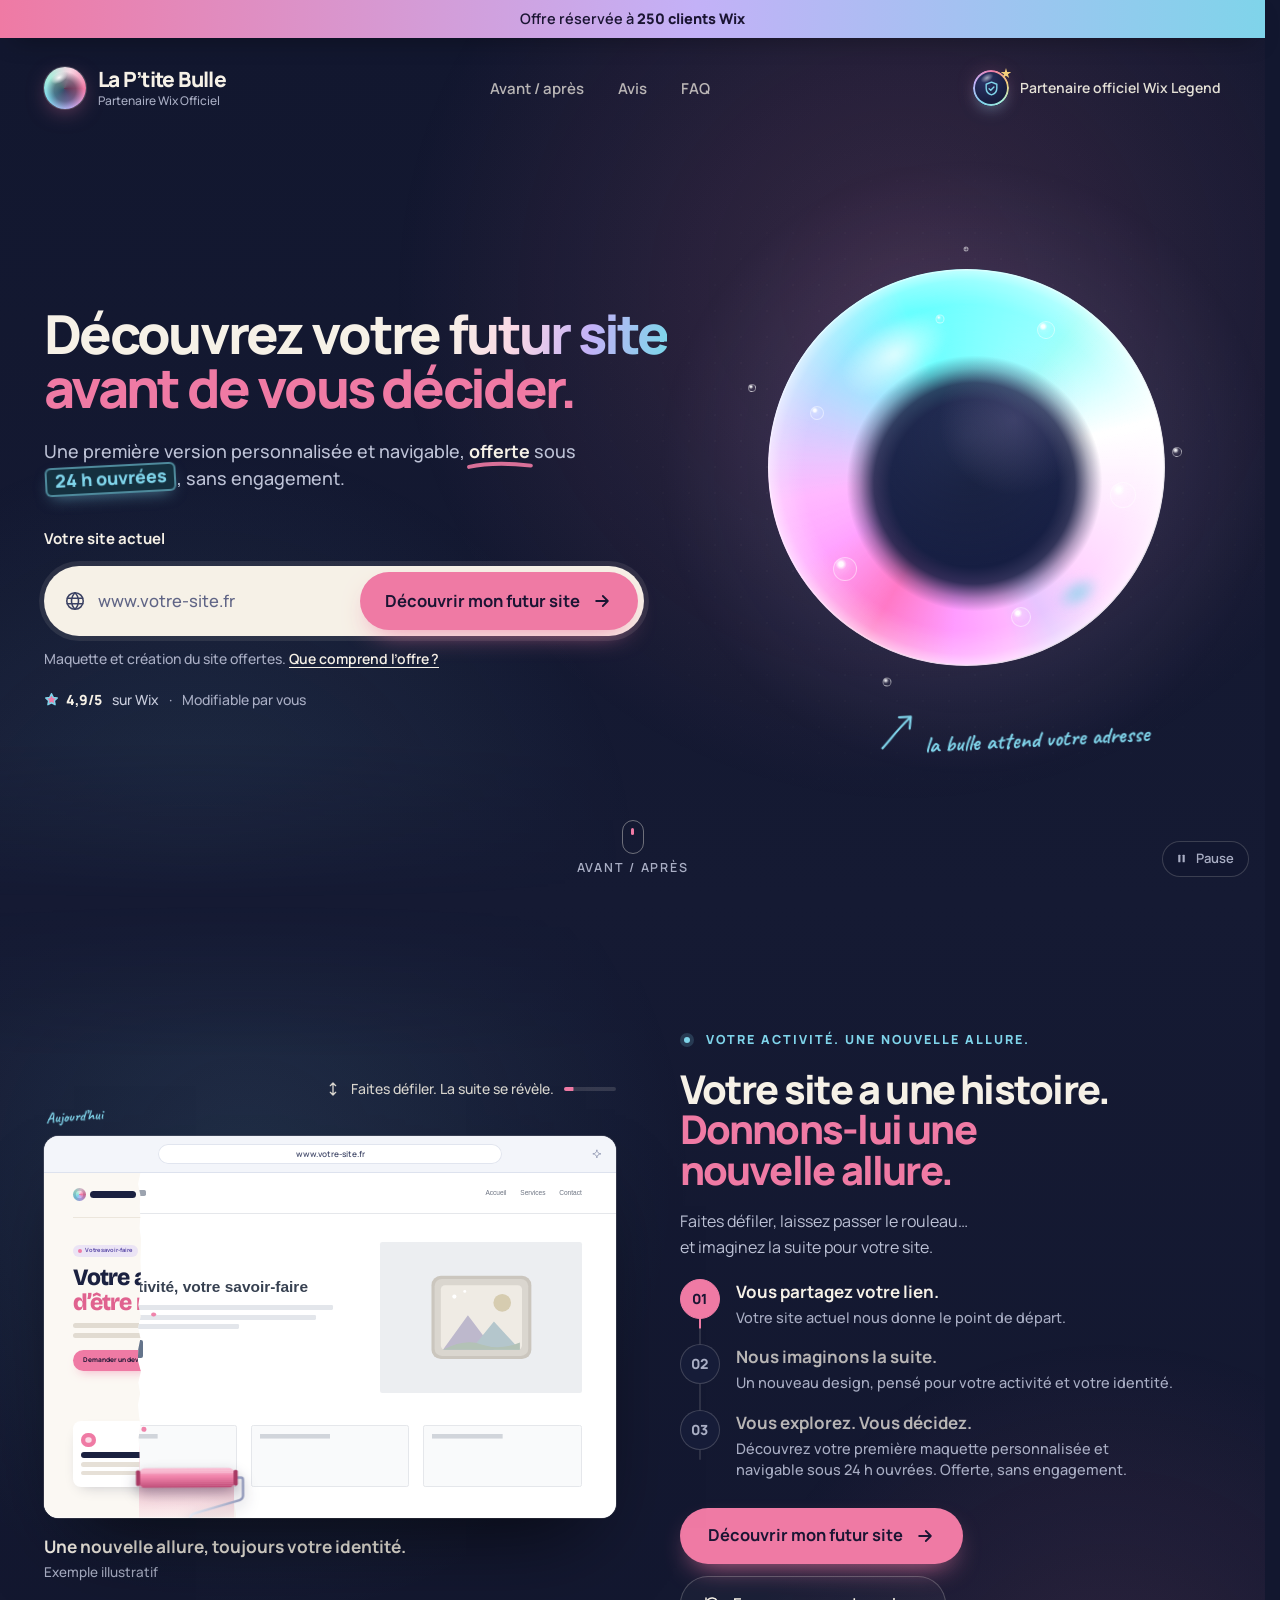
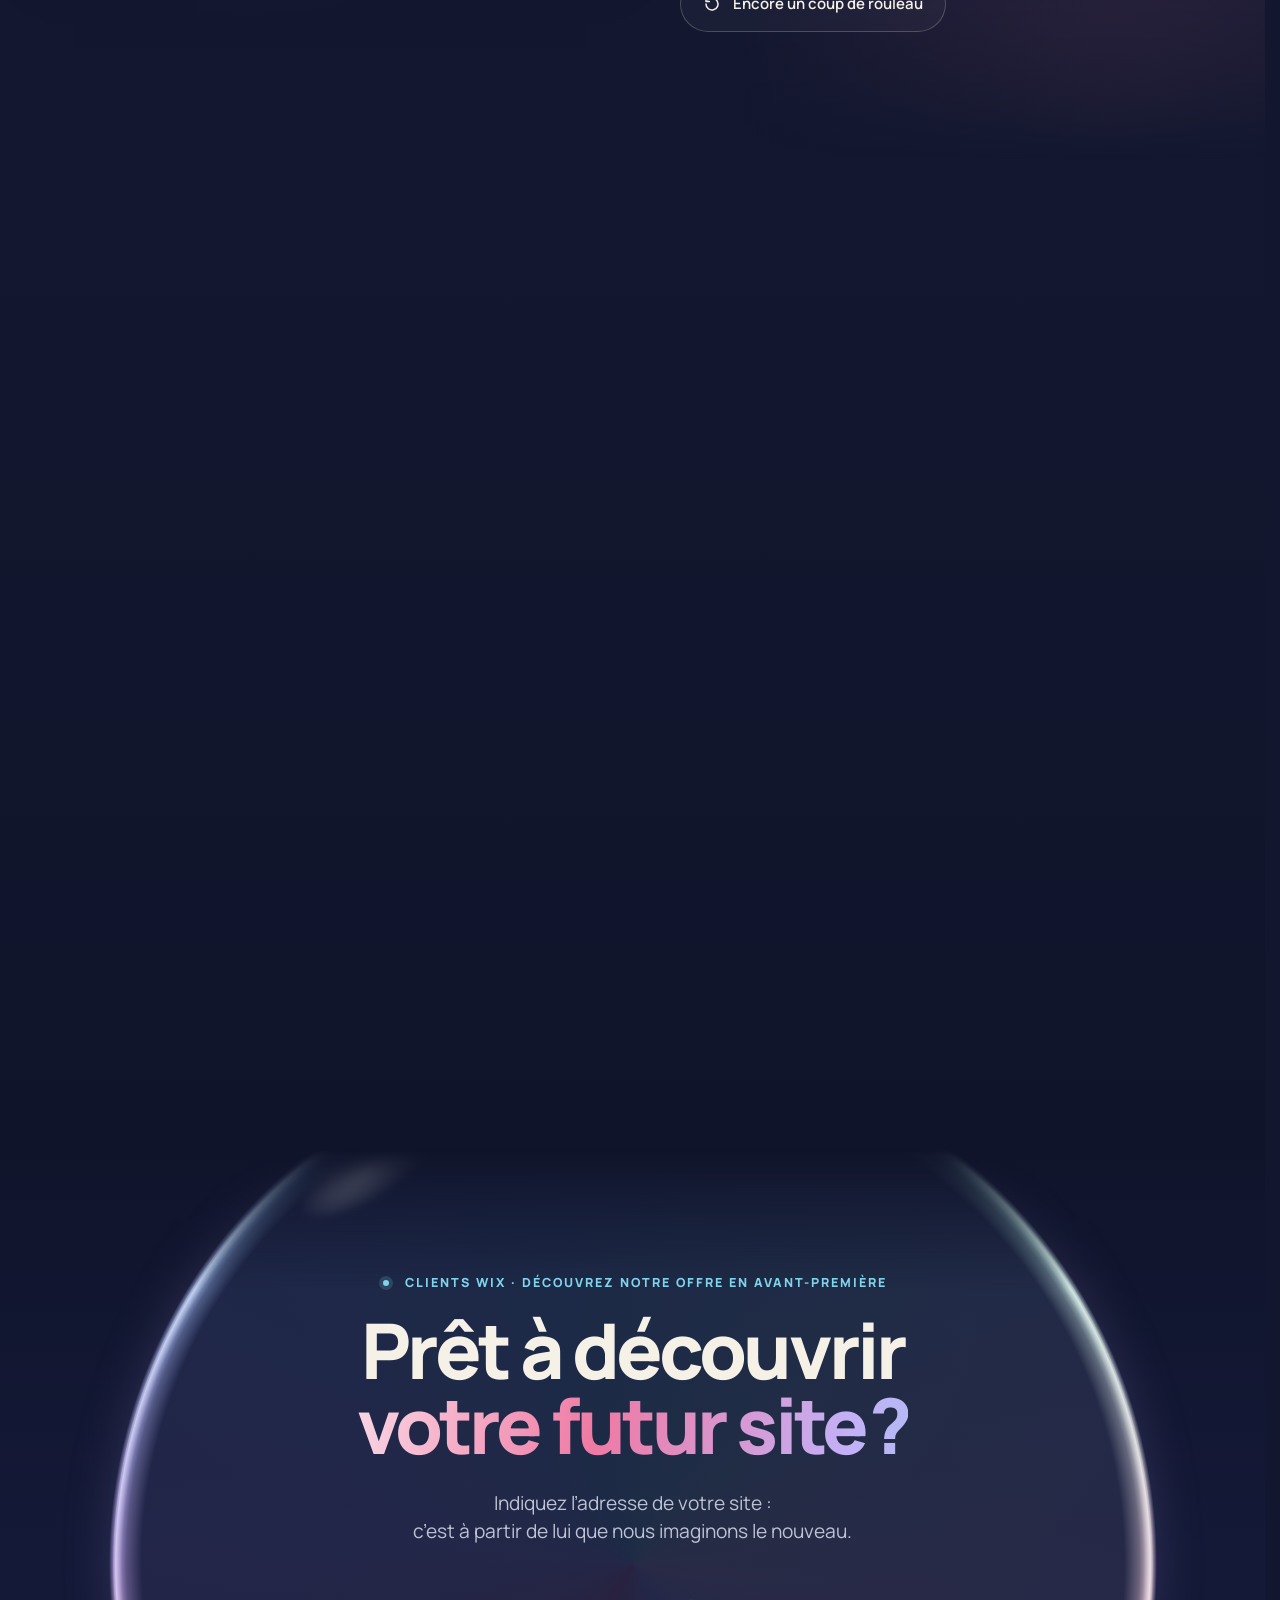
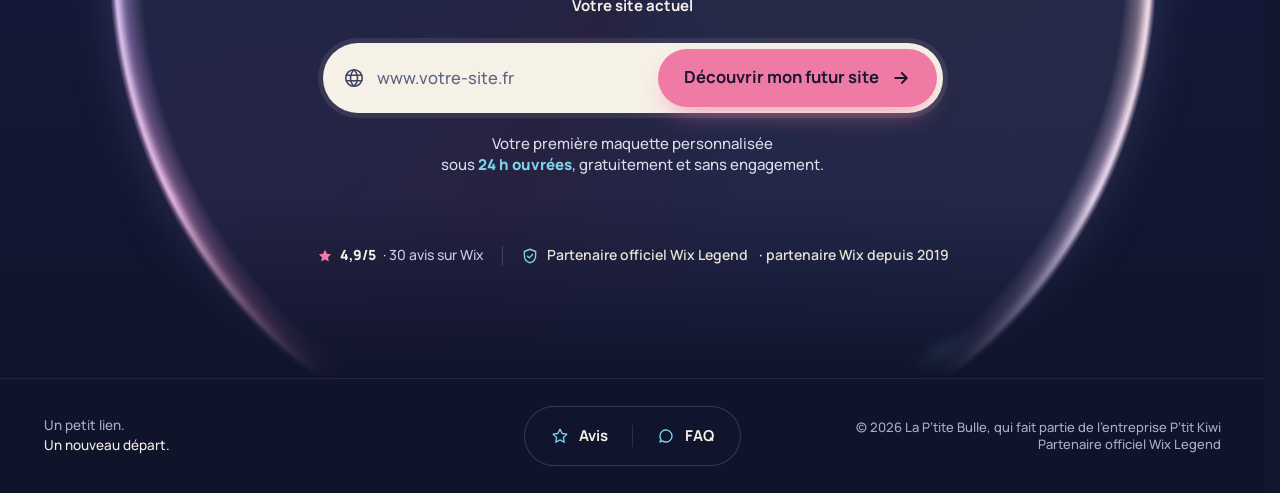
==== commit 9bf0225c: "Logo : « Partenaire Wix Officiel » sous le nom" ====
--- a/index.html
+++ b/index.html
@@ -48,7 +48,7 @@
 <div class="e2-main">
 <div class="e2-card">
 <p class="sr-only">Dernière étape, 2 sur 2. Votre site : <span id="e2-site">votre-site.fr</span>.</p>
-<span class="logo e2-logo" role="img" aria-label="La P’tite Bulle, une expérience P’tit Kiwi"><span class="orb" aria-hidden="true"><span class="orb-film"></span><span class="orb-core"></span><span class="orb-shine"></span></span><span class="logo-text" aria-hidden="true"><span class="logo-name">La P’tite Bulle</span><span class="logo-sub">une expérience P’tit Kiwi</span></span></span>
+<span class="logo e2-logo" role="img" aria-label="La P’tite Bulle, partenaire Wix officiel"><span class="orb" aria-hidden="true"><span class="orb-film"></span><span class="orb-core"></span><span class="orb-shine"></span></span><span class="logo-text" aria-hidden="true"><span class="logo-name">La P’tite Bulle</span><span class="logo-sub">Partenaire Wix Officiel</span></span></span>
 <div class="e2-intro"><p class="e2-thanks">Merci ! Votre site entre dans la bulle.</p><p class="e2-start">Nous commençons <span class="e2-next-hl">dès maintenant</span> la maquette de votre nouveau site.</p></div>
 <form id="e2-form" class="e2-form" novalidate>
 <label id="e2-q" for="e2-field" class="e2-q">À quelle adresse vous envoyer votre <span class="e2-iris">futur site</span> ?</label>
@@ -86,9 +86,9 @@
 </div>
 
 <header class="topbar wrap">
-<a class="logo" href="#concept" aria-label="La P’tite Bulle, une expérience P’tit Kiwi — accueil">
+<a class="logo" href="#concept" aria-label="La P’tite Bulle, partenaire Wix officiel — accueil">
 <span class="orb" aria-hidden="true"><span class="orb-film"></span><span class="orb-core"></span><span class="orb-shine"></span></span>
-<span class="logo-text"><span class="logo-name">La P’tite Bulle</span><span class="logo-sub">une expérience P’tit Kiwi</span></span>
+<span class="logo-text"><span class="logo-name">La P’tite Bulle</span><span class="logo-sub">Partenaire Wix Officiel</span></span>
 </a>
 <nav class="nav" aria-label="Navigation principale">
 <a href="#avant-apres">Avant / après</a>
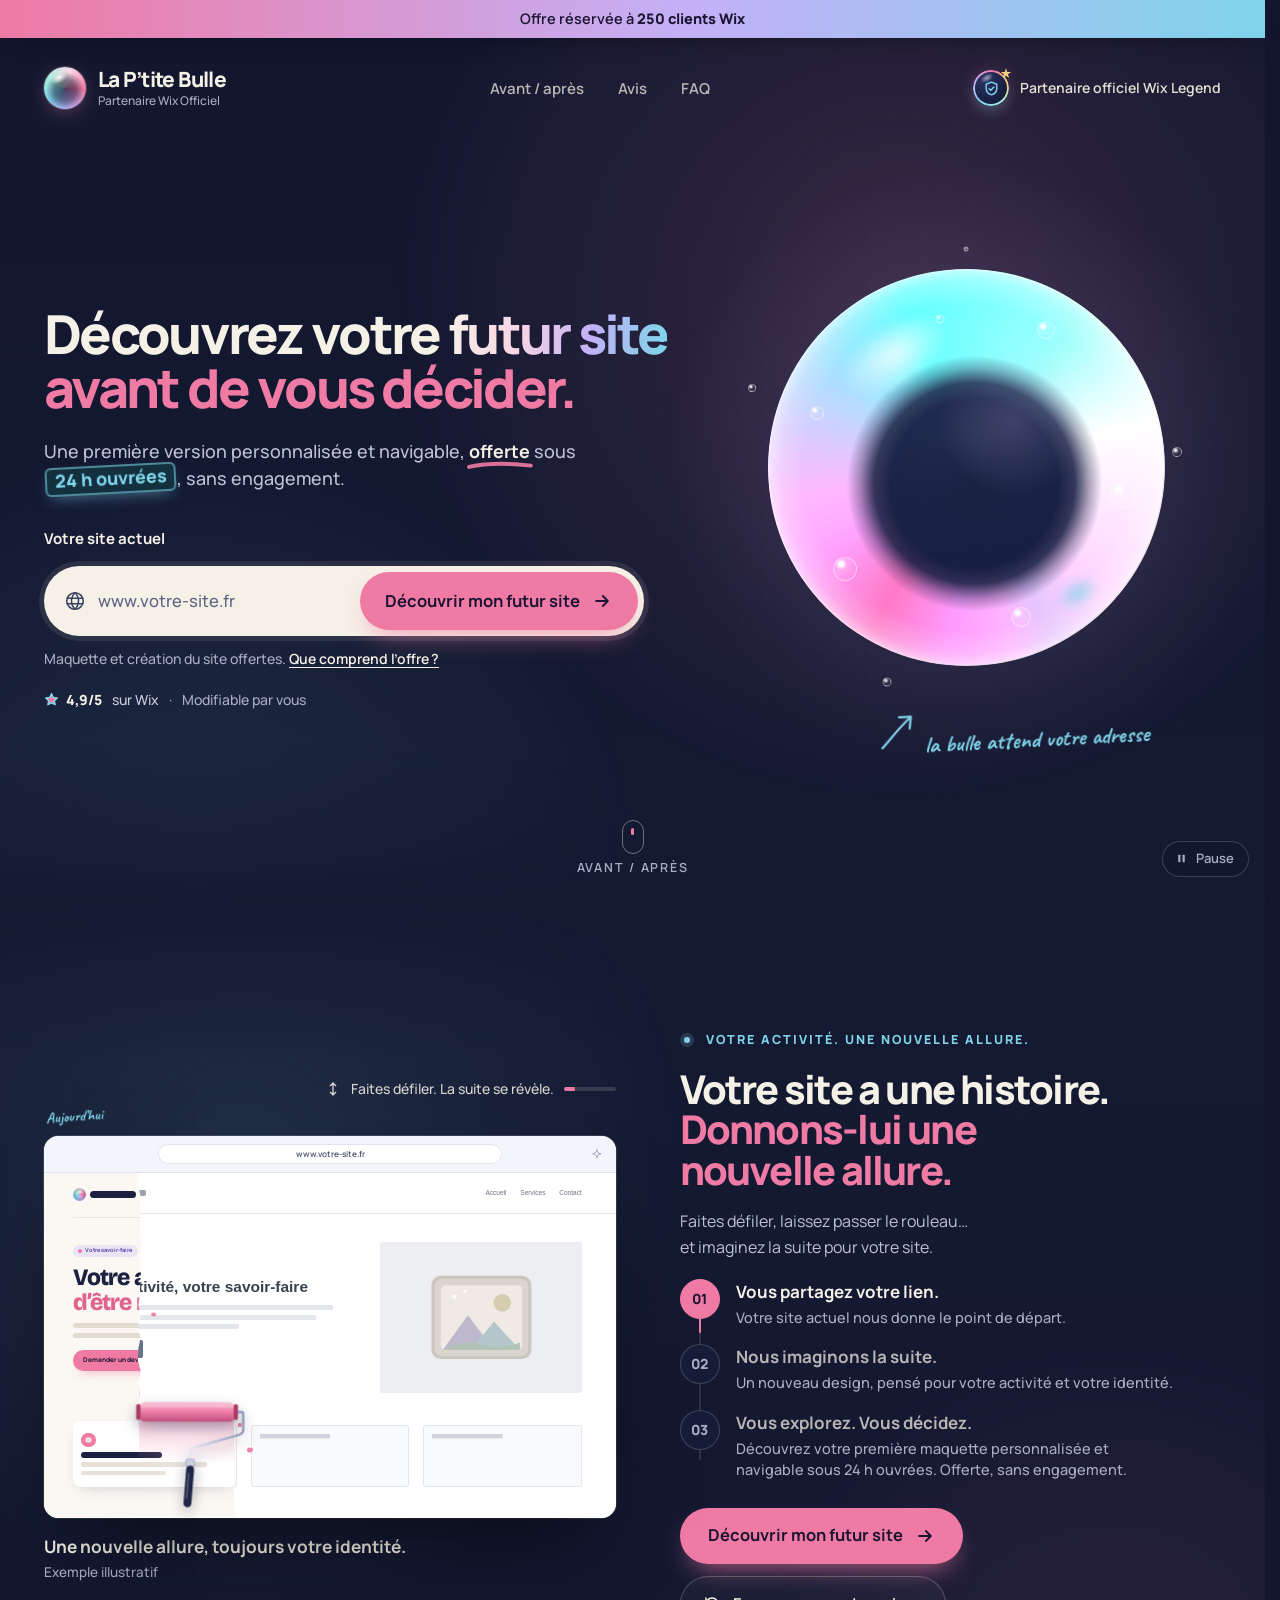
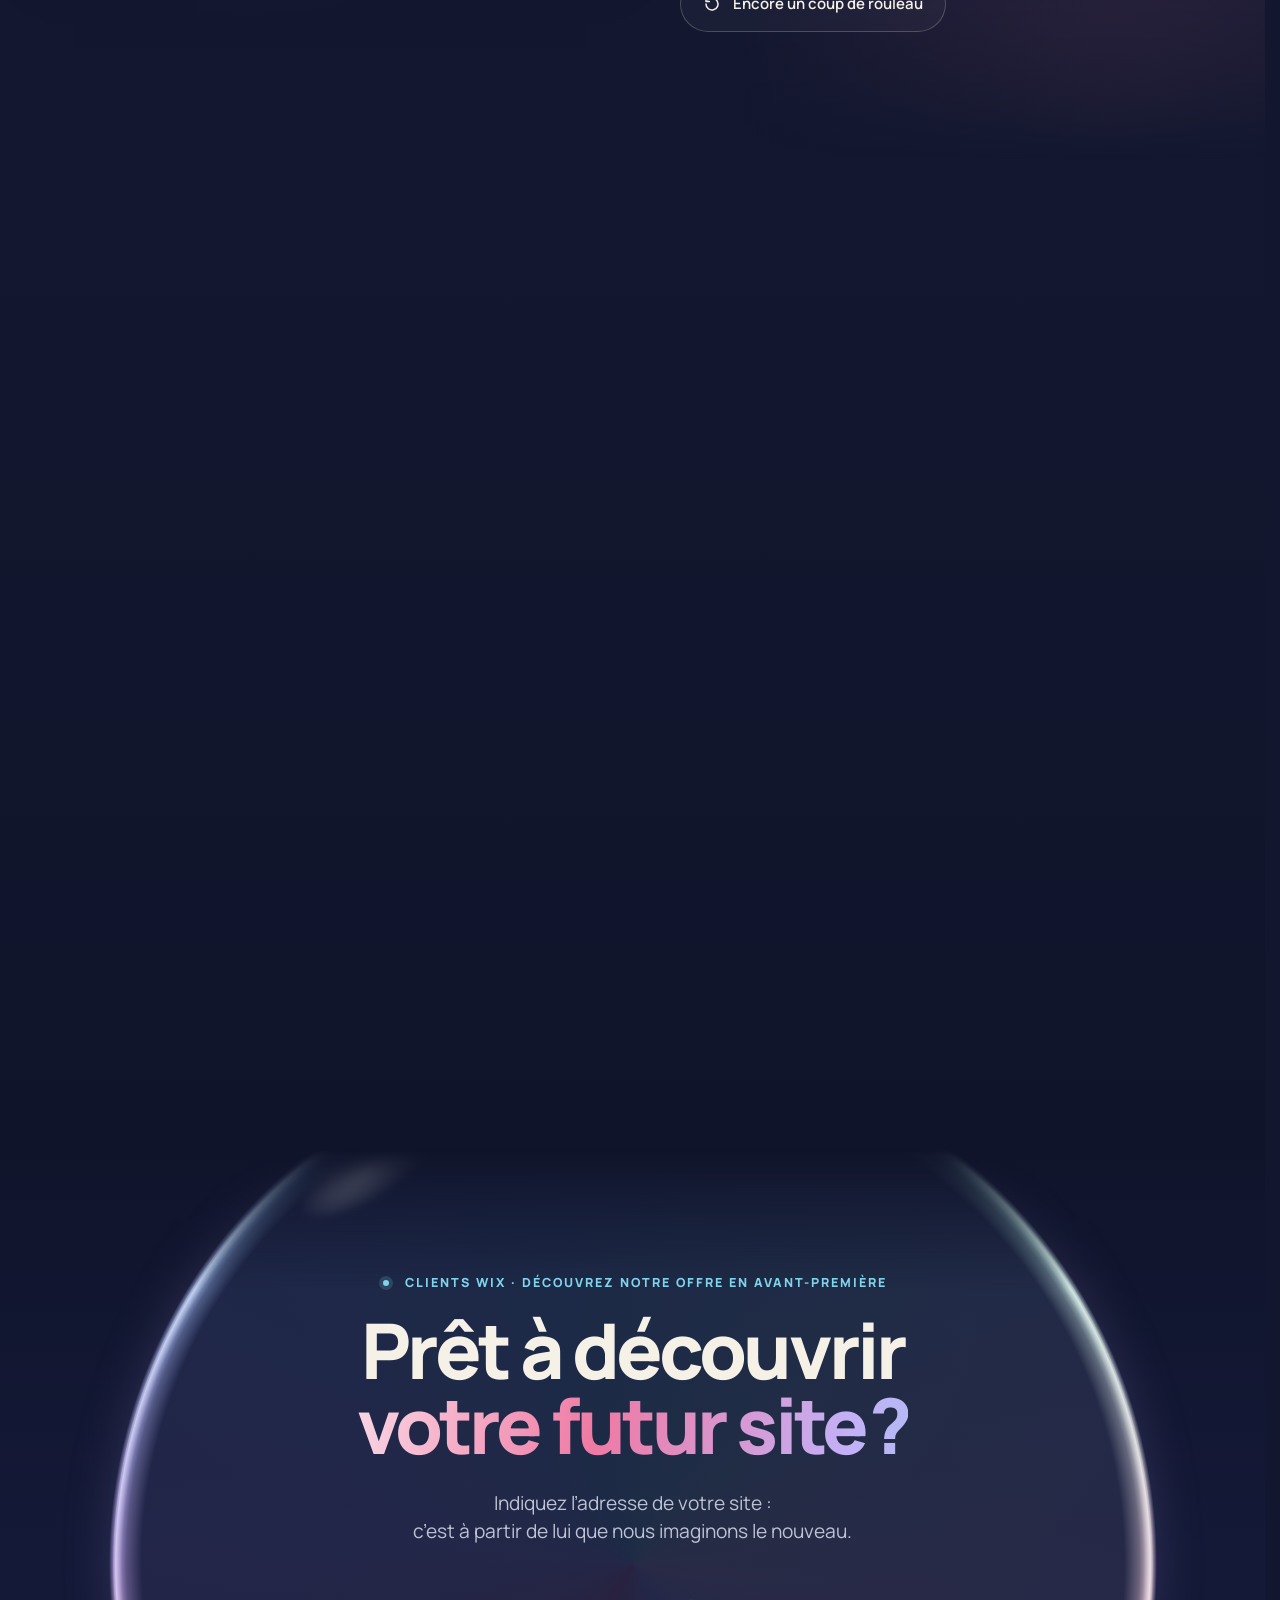
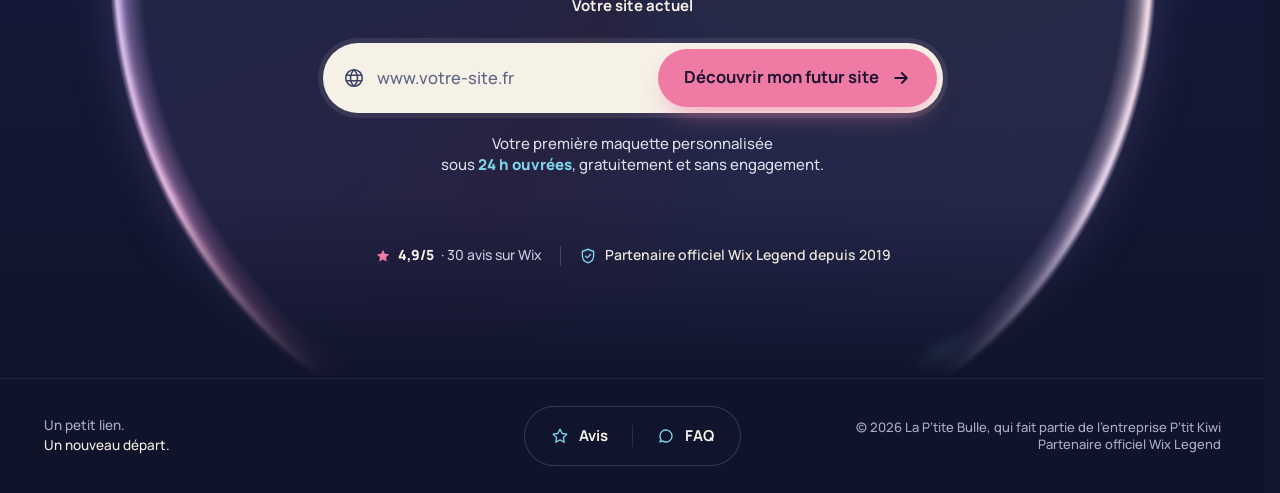
==== commit 972ff630: "Section finale : « Partenaire officiel Wix Legend depuis 2019 »" ====
--- a/index.html
+++ b/index.html
@@ -368,7 +368,7 @@
 <div class="final-trust">
 <button type="button" class="rating" data-open="panel-avis" aria-label="4,9/5 · 30 avis sur Wix : voir les avis"><svg aria-hidden="true" width="16" height="16" viewBox="0 0 24 24"><path d="M12 2.8l2.8 5.9 6.4.8-4.7 4.4 1.2 6.4L12 17.2l-5.7 3.1 1.2-6.4L2.8 9.5l6.4-.8z" fill="#EF7AA4"/></svg><strong>4,9/5</strong> · 30 avis sur Wix</button>
 <span class="trust-sep" aria-hidden="true"></span>
-<p class="top-badge"><svg aria-hidden="true" viewBox="0 0 24 24"><path d="M12 3l7.5 3v5.6c0 4.6-3.2 8.2-7.5 9.4-4.3-1.2-7.5-4.8-7.5-9.4V6z"/><path d="M8.6 12.2l2.4 2.3 4.4-4.6"/></svg>Partenaire officiel Wix Legend<span class="tb-more"> · partenaire Wix depuis 2019</span></p>
+<p class="top-badge"><svg aria-hidden="true" viewBox="0 0 24 24"><path d="M12 3l7.5 3v5.6c0 4.6-3.2 8.2-7.5 9.4-4.3-1.2-7.5-4.8-7.5-9.4V6z"/><path d="M8.6 12.2l2.4 2.3 4.4-4.6"/></svg>Partenaire officiel Wix Legend depuis 2019</p>
 </div>
 </div>
 </section>
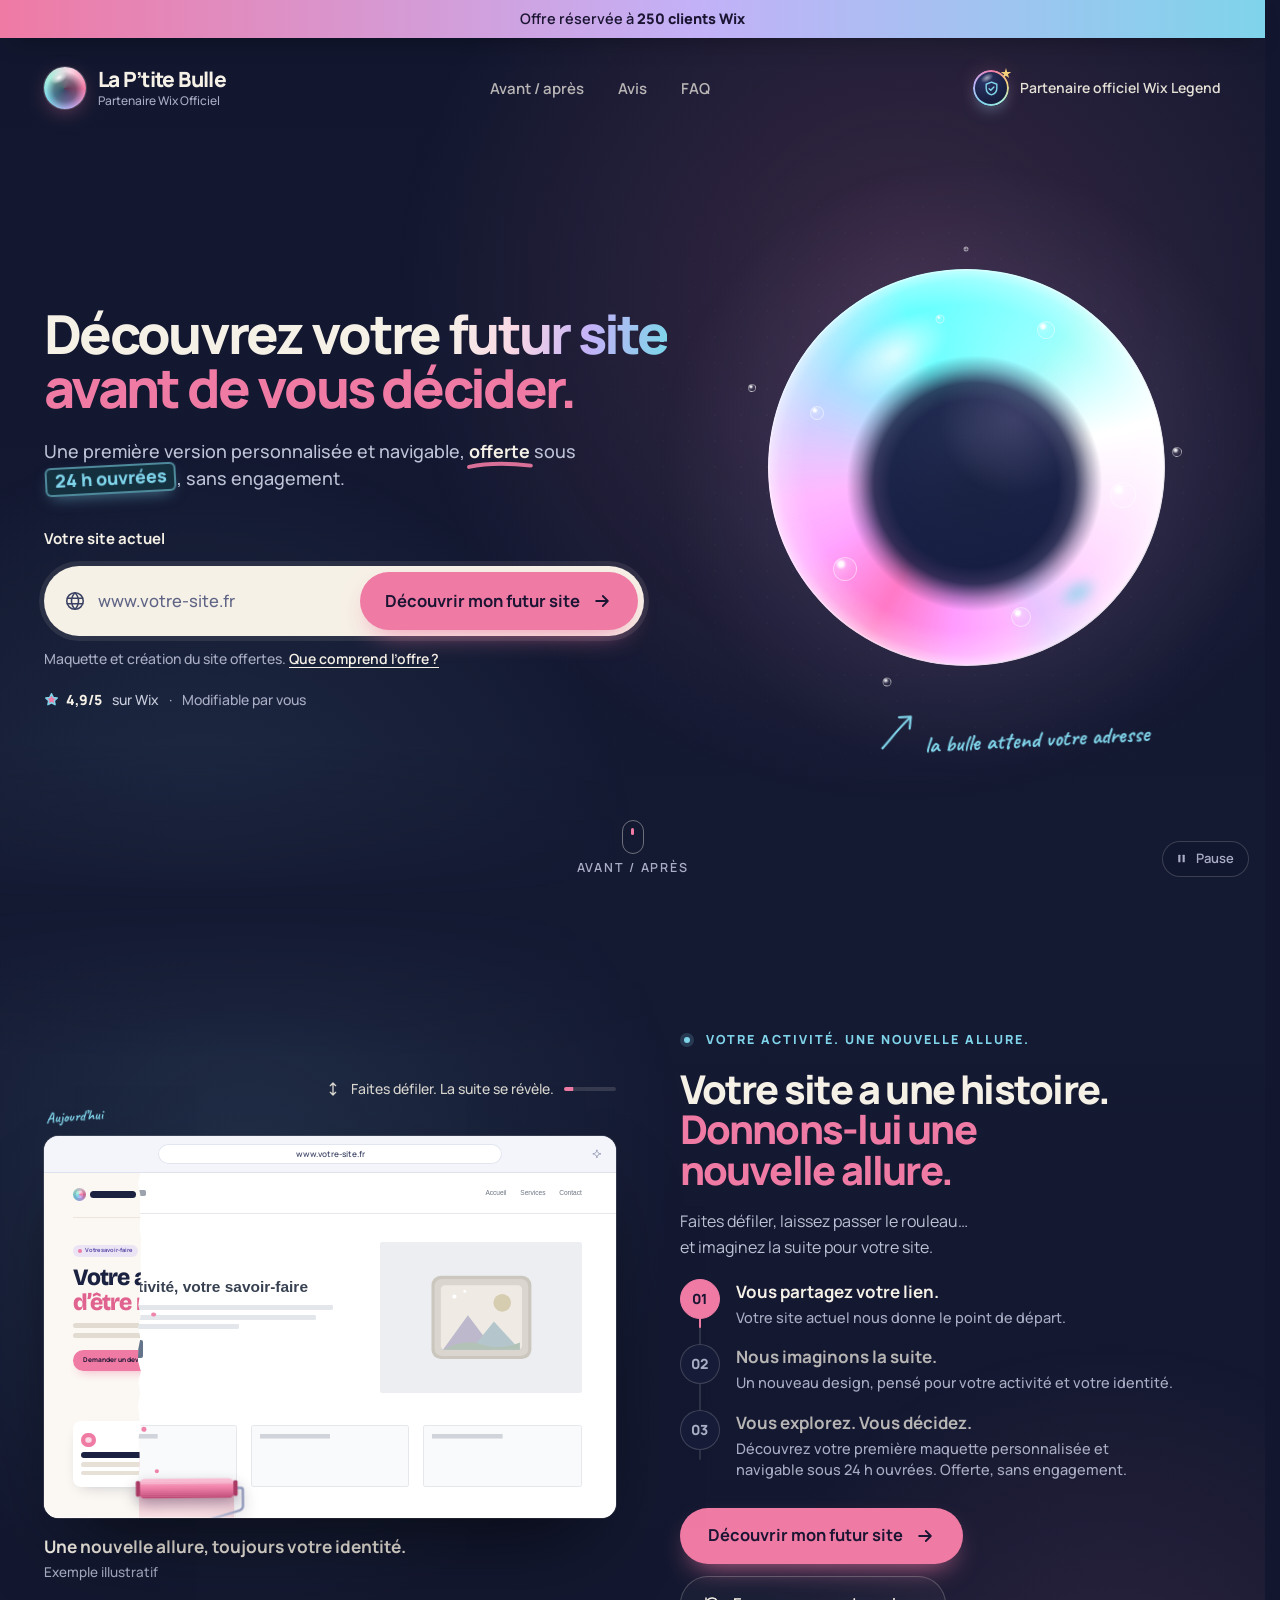
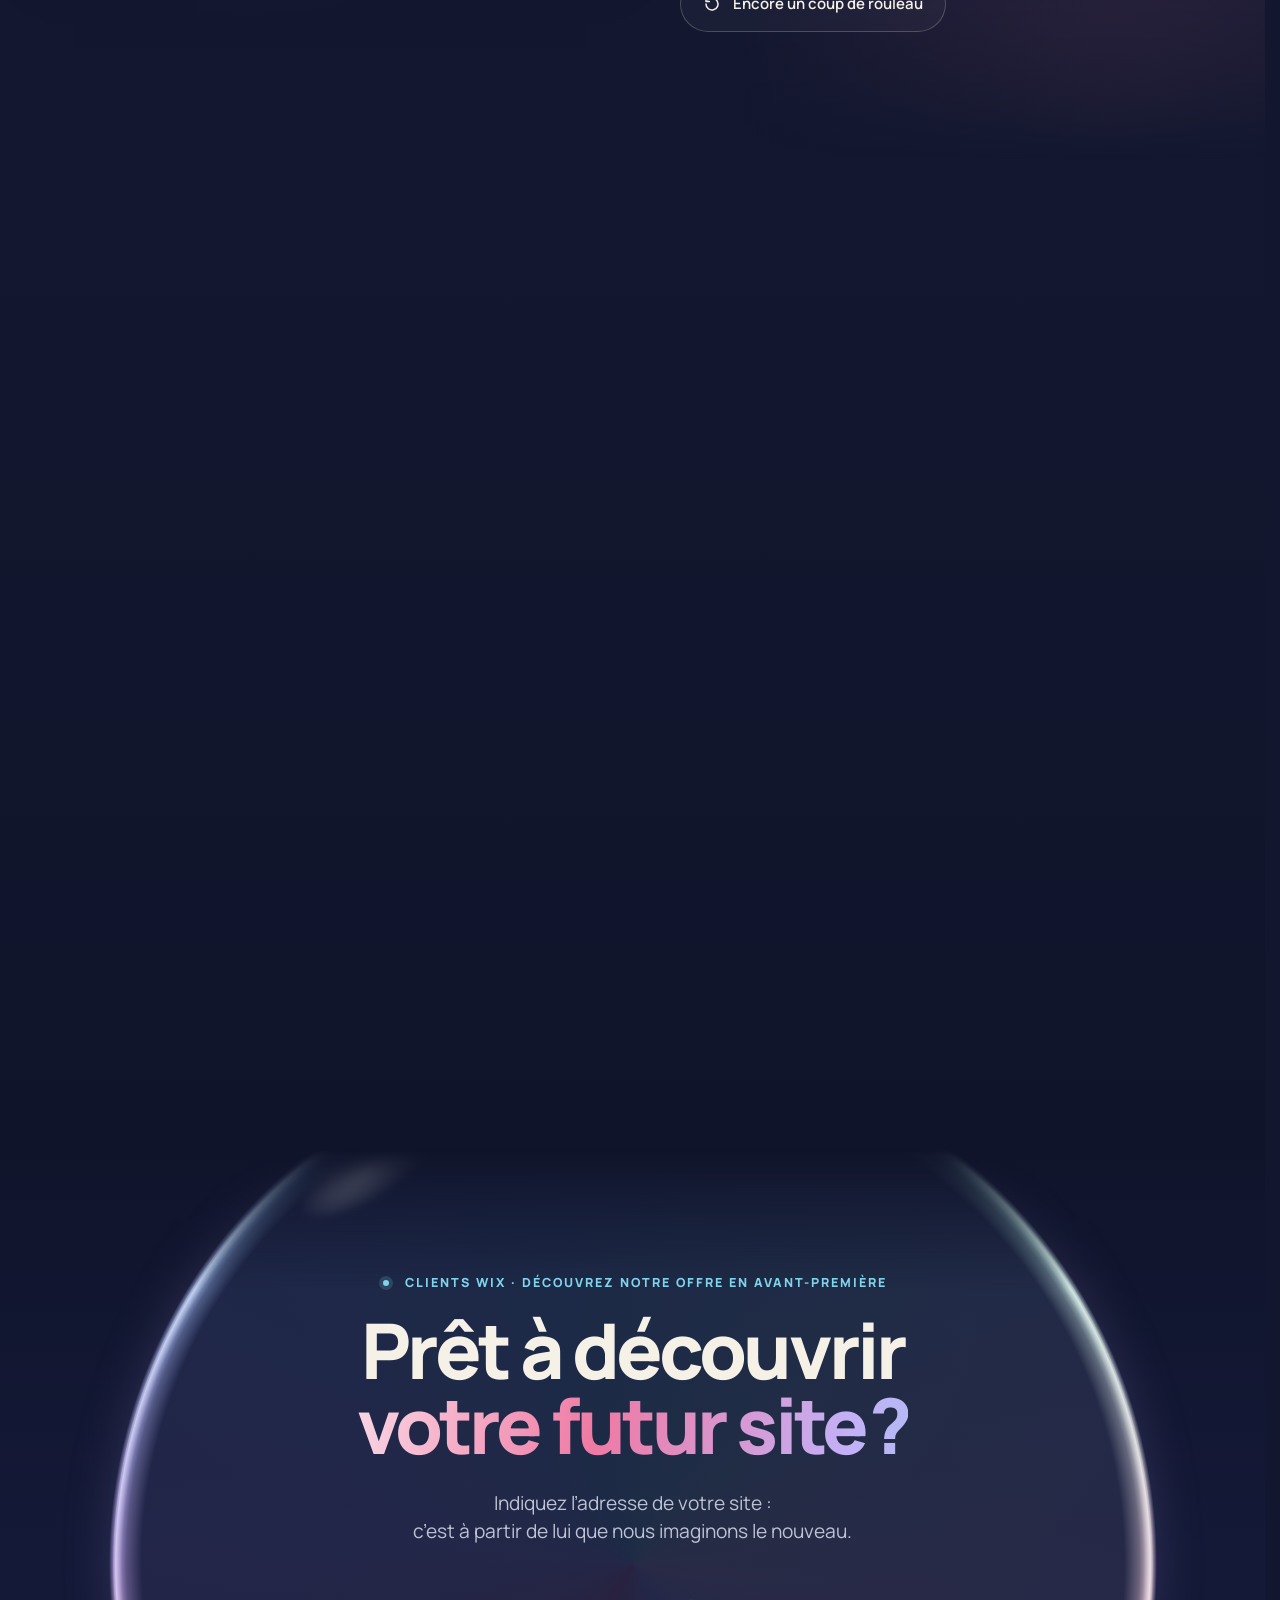
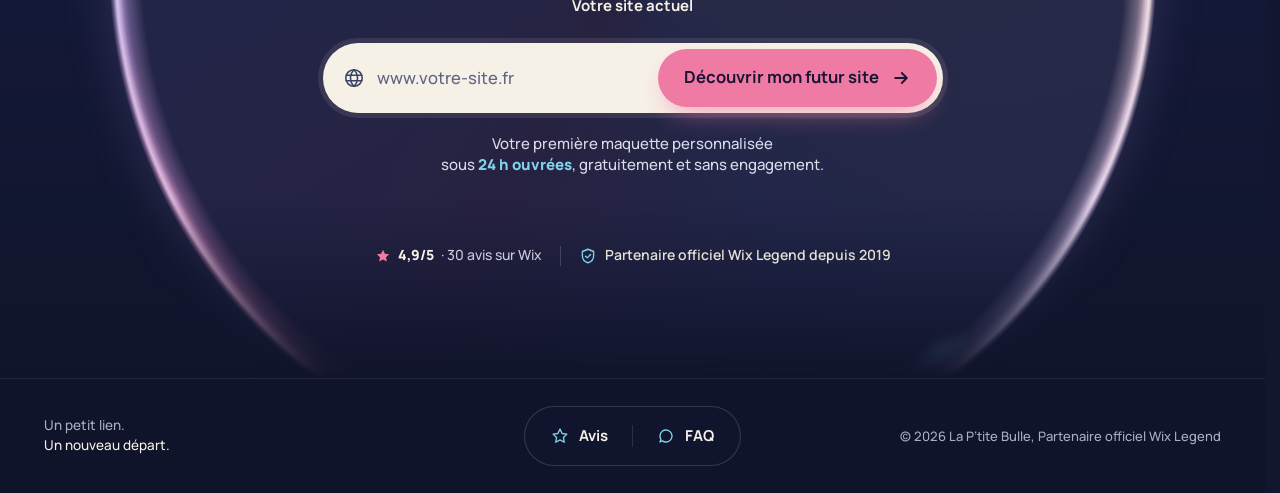
==== commit 0f3fadab: "Bas de page : « © 2026 La P'tite Bulle, Partenaire officiel Wix Legend »" ====
--- a/index.html
+++ b/index.html
@@ -382,7 +382,7 @@
 <span class="pill-sep" aria-hidden="true"></span>
 <button type="button" data-open="panel-faq"><svg class="pill-icon" aria-hidden="true" viewBox="0 0 24 24"><path d="M4 12a8 8 0 1 1 3.3 6.5L4 20l1.2-3.6A8 8 0 0 1 4 12z"/></svg>FAQ</button>
 </nav>
-<p class="footer-legal"><span><span class="fl-line">© 2026 La P’tite Bulle, qui fait partie de l’entreprise <span class="nowrap">P’tit Kiwi</span></span><span class="fl-dot" aria-hidden="true"> · </span><span class="fl-line nowrap">Partenaire officiel Wix Legend</span></span></p>
+<p class="footer-legal"><span><span class="fl-line">© 2026 La P’tite Bulle,</span> <span class="fl-line nowrap">Partenaire officiel Wix Legend</span></span></p>
 </div>
 </footer>
 
--- a/styles.css
+++ b/styles.css
@@ -1255,10 +1255,7 @@
 .s2 .s2-bg{-webkit-mask-image:linear-gradient(180deg,transparent 0,#000 160px,#000 calc(100% - 160px),transparent 100%);mask-image:linear-gradient(180deg,transparent 0,#000 160px,#000 calc(100% - 160px),transparent 100%)}
 @media (min-width:561px){.final .eta-main{text-wrap:balance}}
 @media (max-width:560px){.final .eta-main .nowrap{white-space:normal}}
-.footer-legal .fl-line{display:block;text-wrap:balance}
-.footer-legal .fl-dot{display:none}
-@media (max-width:560px){.footer-legal .fl-line{display:inline}
-.footer-legal .fl-dot{display:inline}}
+.footer-legal .fl-line{display:inline}
 @media (max-width:600px) and (max-height:760px){
   .merci .merci-inner{padding-top:18px;padding-bottom:16px;gap:10px}
   .merci .merci-hero{width:58px}
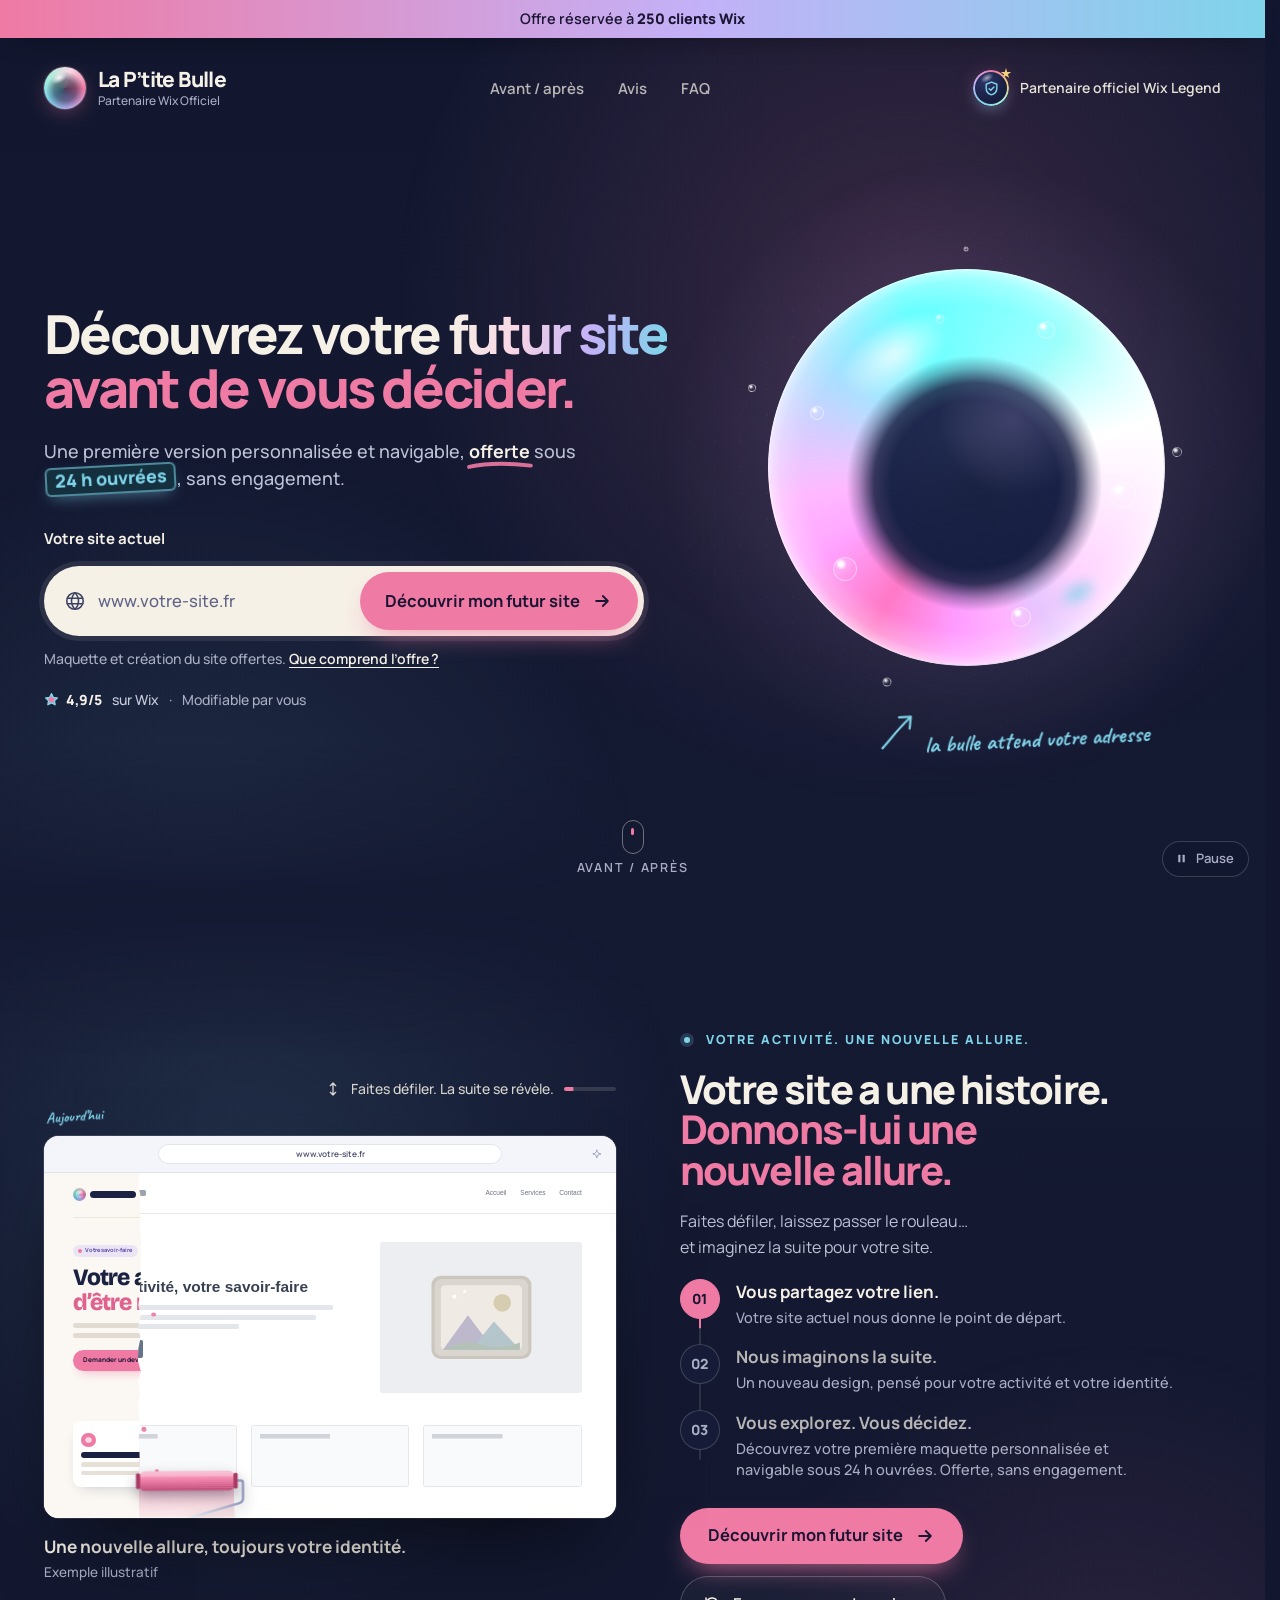
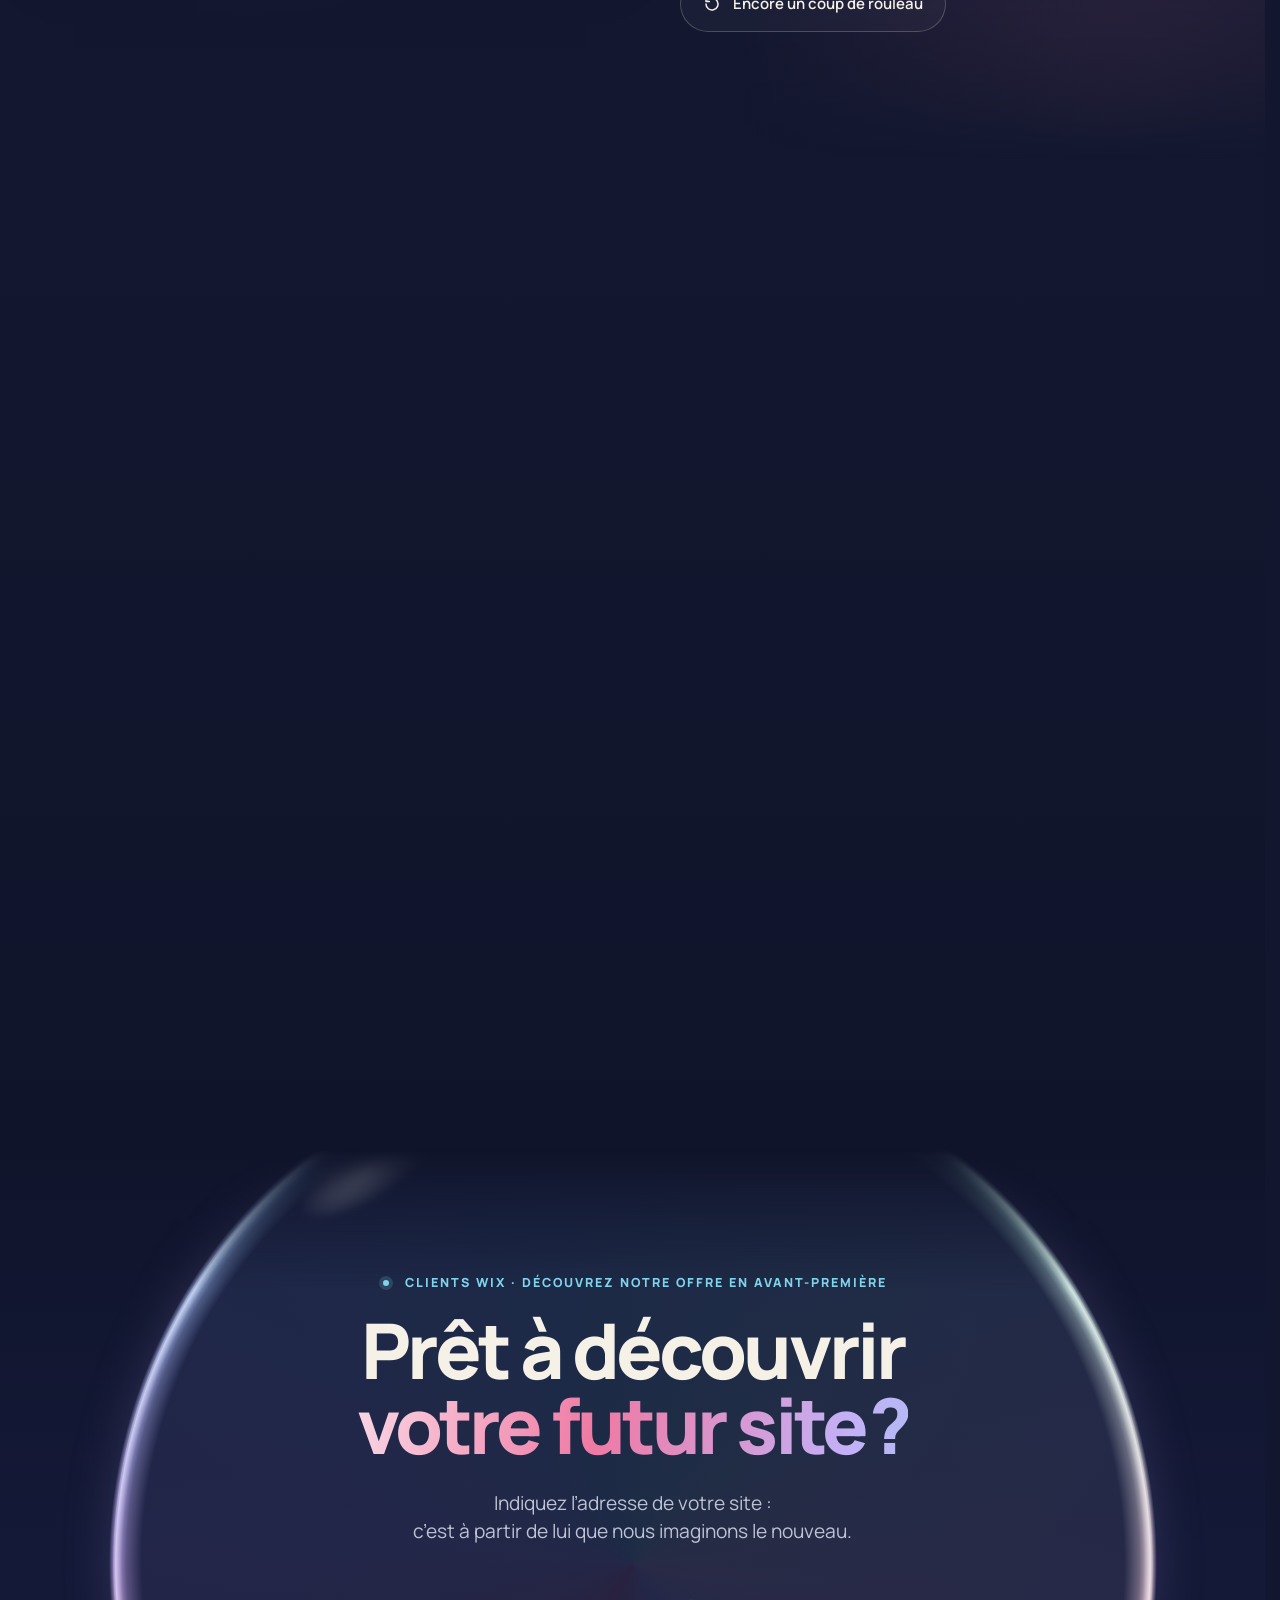
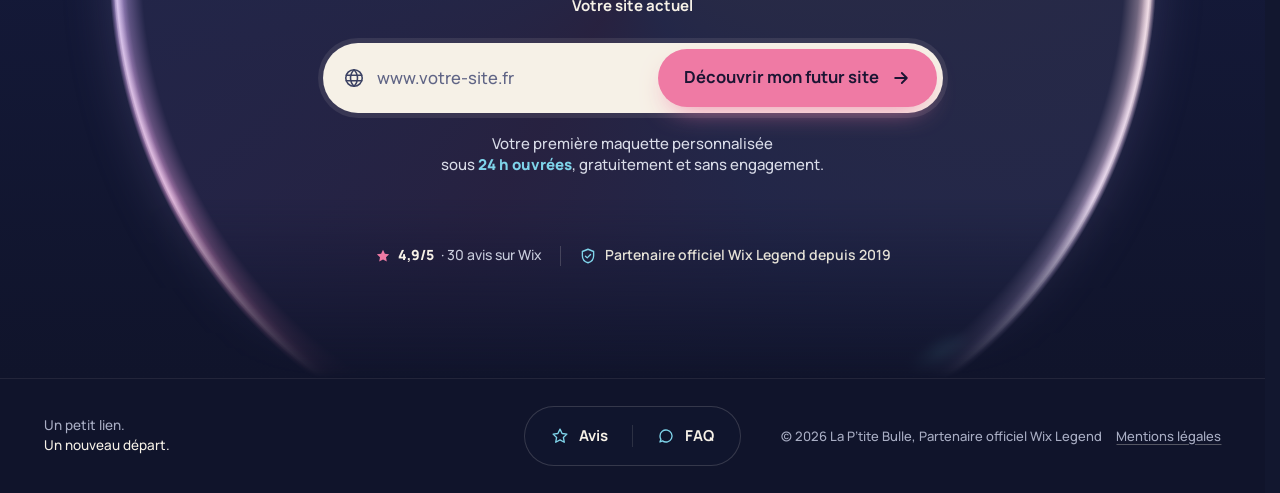
==== commit f7822fa0: "Page Mentions légales et données personnelles" ====
--- a/index.html
+++ b/index.html
@@ -67,7 +67,7 @@
 <p id="e2-suggest" class="e2-suggest" aria-live="polite"><span id="e2-suggest-in" hidden>Vouliez-vous dire <button type="button" id="e2-suggest-btn" class="text-btn">vous@exemple.fr</button> ?</span></p>
 <button type="button" class="e2-proof" data-open="panel-avis" aria-label="4,9 sur 5 sur Wix, 30 avis : voir les avis"><span class="e2-stars" aria-hidden="true"><i></i><i></i><i></i><i></i><i></i></span><strong>4,9/5</strong> · 30 avis sur Wix</button>
 </div>
-<p id="e2-reassure" class="e2-reassure"><svg aria-hidden="true" viewBox="0 0 24 24"><rect x="5" y="10.5" width="14" height="10" rx="2.5"/><path d="M8.5 10.5V8a3.5 3.5 0 0 1 7 0v2.5"/></svg><span>Sans paiement ni engagement. Votre e‑mail sert uniquement à vous envoyer votre maquette et à en discuter avec vous.</span></p>
+<p id="e2-reassure" class="e2-reassure"><svg aria-hidden="true" viewBox="0 0 24 24"><rect x="5" y="10.5" width="14" height="10" rx="2.5"/><path d="M8.5 10.5V8a3.5 3.5 0 0 1 7 0v2.5"/></svg><span>Sans paiement ni engagement. Votre e‑mail sert uniquement à vous envoyer votre maquette et à en discuter avec vous. <a class="e2-legal" href="/mentions-legales#donnees" target="_blank" rel="noopener">Vos données</a></span></p>
 <p id="e2-status" class="sr-only" role="status"></p>
 </div>
 </div>
@@ -382,7 +382,7 @@
 <span class="pill-sep" aria-hidden="true"></span>
 <button type="button" data-open="panel-faq"><svg class="pill-icon" aria-hidden="true" viewBox="0 0 24 24"><path d="M4 12a8 8 0 1 1 3.3 6.5L4 20l1.2-3.6A8 8 0 0 1 4 12z"/></svg>FAQ</button>
 </nav>
-<p class="footer-legal"><span><span class="fl-line">© 2026 La P’tite Bulle,</span> <span class="fl-line nowrap">Partenaire officiel Wix Legend</span></span></p>
+<p class="footer-legal"><span><span class="fl-line">© 2026 La P’tite Bulle,</span> <span class="fl-line nowrap">Partenaire officiel Wix Legend</span></span><a class="fl-link" href="/mentions-legales">Mentions légales</a></p>
 </div>
 </footer>
 
--- a/styles.css
+++ b/styles.css
@@ -1306,6 +1306,13 @@
 .e2 .e2-thanks{text-wrap:balance}
 @media (max-width:359px){.e2 .field .btn-field{white-space:normal;height:auto;min-height:52px;padding-block:9px;line-height:1.2;text-align:center}
 .e2 #e2-cta-label{text-wrap:balance}}
+/* v46 : lien vers les mentions légales (pied de page et second écran) */
+.footer-legal .fl-link{color:var(--muted-2);text-decoration:underline;text-decoration-color:rgba(246,241,231,.3);text-underline-offset:3px;white-space:nowrap}
+.footer-legal .fl-link:hover{color:var(--cream)}
+.e2 .e2-legal{color:var(--muted);text-decoration:underline;text-decoration-color:rgba(246,241,231,.35);text-underline-offset:3px;white-space:nowrap}
+.e2 .e2-legal:hover{color:var(--cream)}
+@media (pointer:coarse){.footer-legal .fl-link{padding-block:13px;margin-block:-13px}
+.e2 .e2-legal{padding-block:12px}}
 @media (prefers-reduced-motion:reduce){html{scroll-behavior:auto}
 *,*::before,*::after{animation-duration:.001ms!important;animation-delay:0s!important;animation-iteration-count:1!important;transition-duration:.001ms!important}
 }
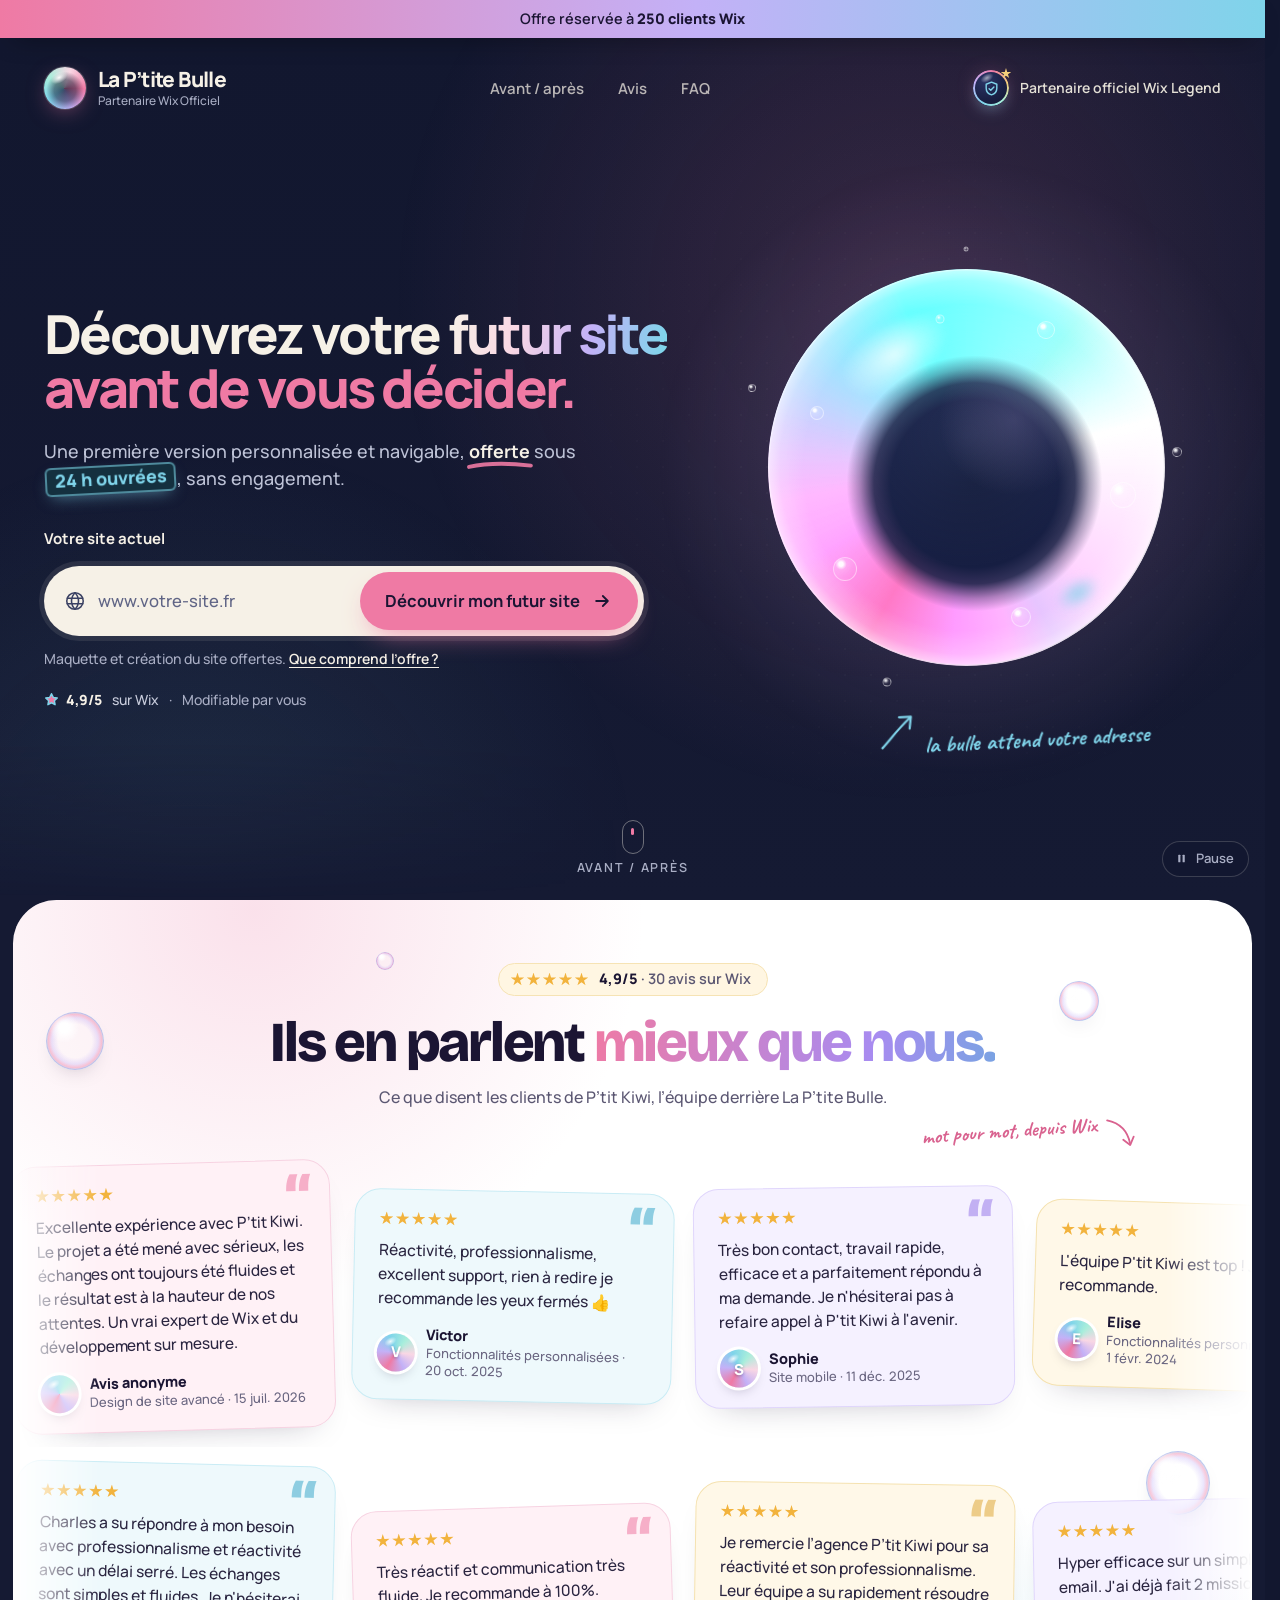
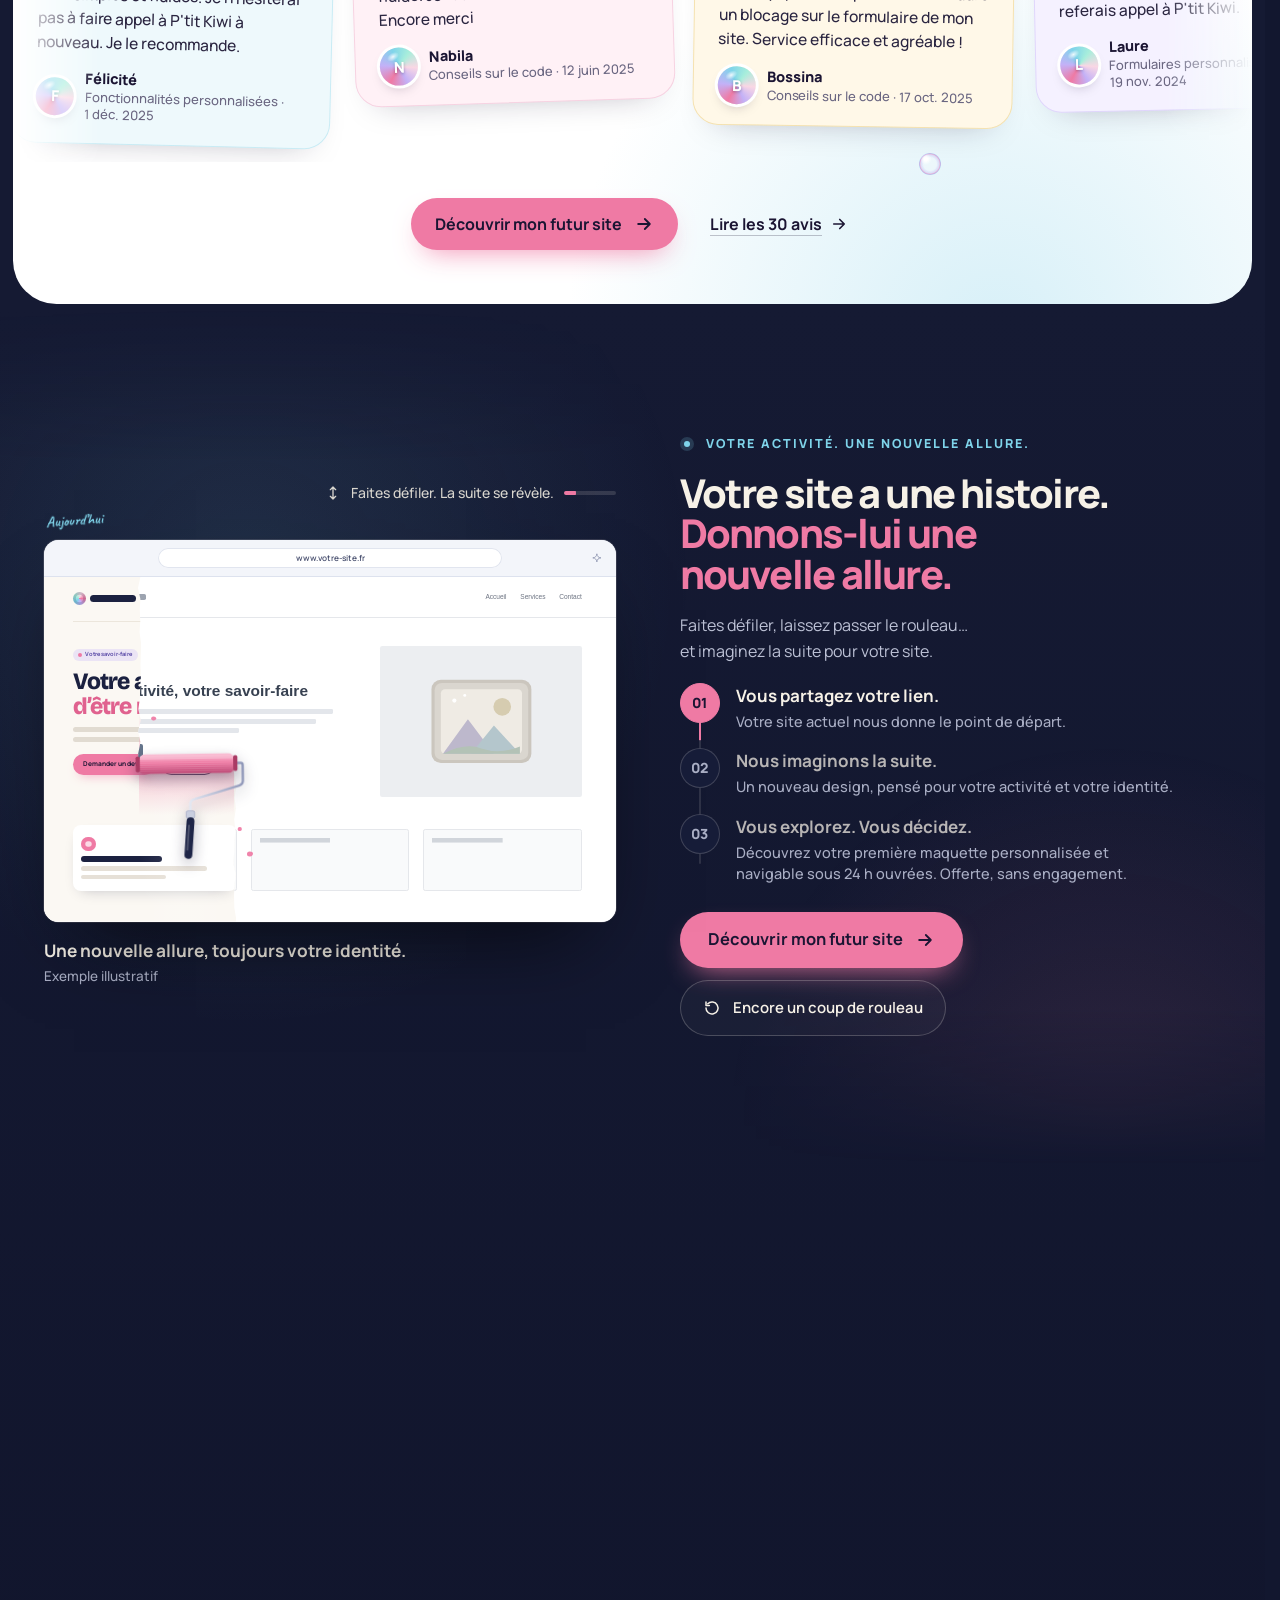
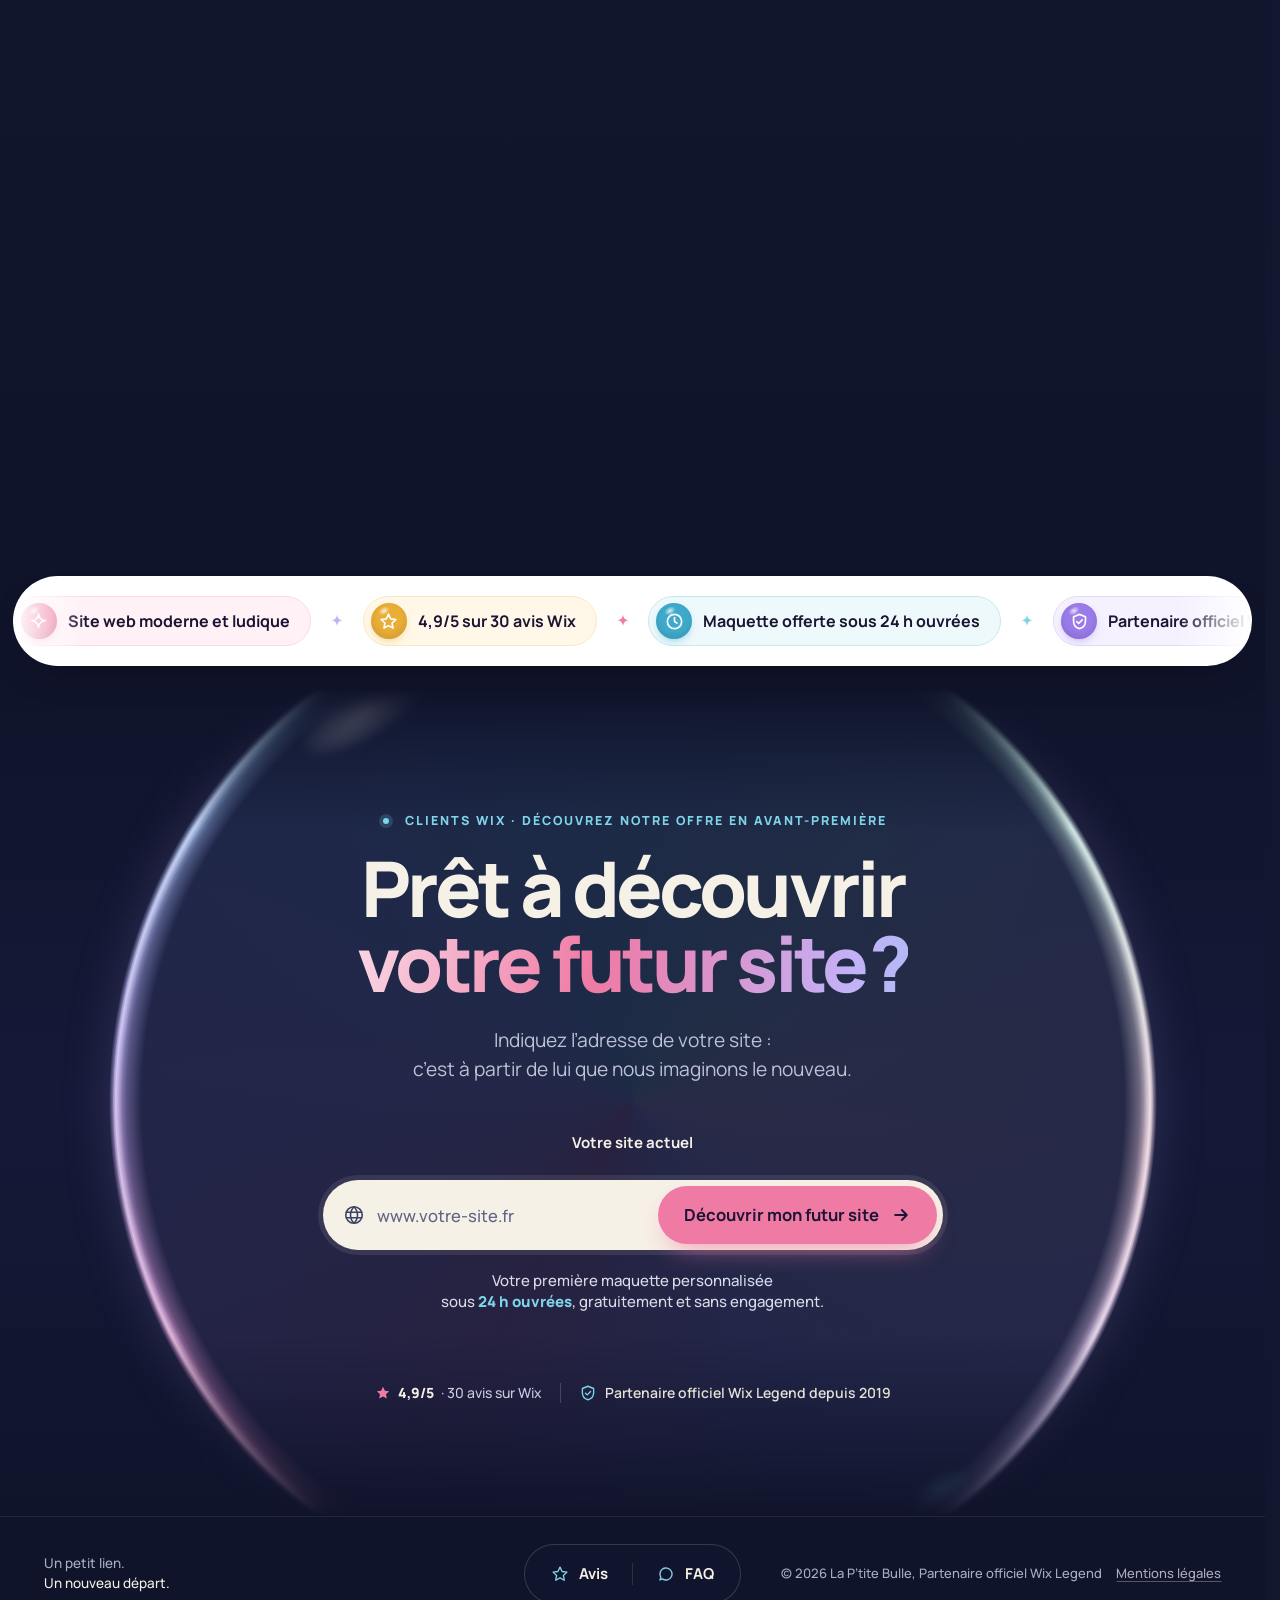
==== commit afd83e6b: "Section d'avis, bandeau de badges défilant, mentions légales en fenêtre" ====
--- a/index.html
+++ b/index.html
@@ -67,7 +67,7 @@
 <p id="e2-suggest" class="e2-suggest" aria-live="polite"><span id="e2-suggest-in" hidden>Vouliez-vous dire <button type="button" id="e2-suggest-btn" class="text-btn">vous@exemple.fr</button> ?</span></p>
 <button type="button" class="e2-proof" data-open="panel-avis" aria-label="4,9 sur 5 sur Wix, 30 avis : voir les avis"><span class="e2-stars" aria-hidden="true"><i></i><i></i><i></i><i></i><i></i></span><strong>4,9/5</strong> · 30 avis sur Wix</button>
 </div>
-<p id="e2-reassure" class="e2-reassure"><svg aria-hidden="true" viewBox="0 0 24 24"><rect x="5" y="10.5" width="14" height="10" rx="2.5"/><path d="M8.5 10.5V8a3.5 3.5 0 0 1 7 0v2.5"/></svg><span>Sans paiement ni engagement. Votre e‑mail sert uniquement à vous envoyer votre maquette et à en discuter avec vous. <a class="e2-legal" href="/mentions-legales#donnees" target="_blank" rel="noopener">Vos données</a></span></p>
+<p id="e2-reassure" class="e2-reassure"><svg aria-hidden="true" viewBox="0 0 24 24"><rect x="5" y="10.5" width="14" height="10" rx="2.5"/><path d="M8.5 10.5V8a3.5 3.5 0 0 1 7 0v2.5"/></svg><span>Sans paiement ni engagement. Votre e‑mail sert uniquement à vous envoyer votre maquette et à en discuter avec vous. <a class="e2-legal" href="/mentions-legales#donnees" data-open="panel-legal" data-jump="lg-donnees">Vos données</a></span></p>
 <p id="e2-status" class="sr-only" role="status"></p>
 </div>
 </div>
@@ -194,6 +194,26 @@
 
 <button type="button" id="motion-toggle" class="motion-toggle"><svg class="i-pause" aria-hidden="true" viewBox="0 0 24 24"><rect x="6" y="5" width="4" height="14" rx="1.2"/><rect x="14" y="5" width="4" height="14" rx="1.2"/></svg><svg class="i-play" aria-hidden="true" viewBox="0 0 24 24"><path d="M8 5.5v13a1 1 0 0 0 1.5.86l10.4-6.5a1 1 0 0 0 0-1.72L9.5 4.64A1 1 0 0 0 8 5.5z"/></svg><span id="motion-label">Pause</span><span class="sr-only"> des animations</span></button>
 <a class="cue" href="#avant-apres"><span class="mouse" aria-hidden="true"><span></span></span>Avant / après</a>
+</section>
+
+<section id="avis-clients" class="avs" aria-labelledby="avs-title">
+<div class="avs-sheet">
+<div class="avs-bg" aria-hidden="true"><span class="avs-glow avs-glow-a"></span><span class="avs-glow avs-glow-b"></span><span class="avs-bub" style="--x:5%;--y:14%;--s:58px;--d:9s;--dl:-1s"></span><span class="avs-bub" style="--x:13%;--y:72%;--s:26px;--d:7s;--dl:-3s"></span><span class="avs-bub" style="--x:86%;--y:10%;--s:40px;--d:8s;--dl:-2s"></span><span class="avs-bub" style="--x:94%;--y:58%;--s:64px;--d:10s;--dl:-5s"></span><span class="avs-bub" style="--x:74%;--y:86%;--s:22px;--d:6.5s;--dl:-1.5s"></span><span class="avs-bub" style="--x:30%;--y:6%;--s:18px;--d:7.5s;--dl:-4s"></span></div>
+<div class="avs-head wrap">
+<p class="avs-eyebrow"><span class="avs-stars" aria-hidden="true"><i></i><i></i><i></i><i></i><i></i></span><span><strong>4,9/5</strong> · 30 avis sur Wix</span></p>
+<h2 id="avs-title" class="avs-title">Ils en parlent <span class="avs-iris">mieux que nous.</span></h2>
+<p class="avs-lead">Ce que disent les clients de P’tit Kiwi, l’équipe derrière La P’tite Bulle.</p>
+<p class="avs-note" aria-hidden="true">mot pour mot, depuis Wix<svg viewBox="0 0 44 44"><path d="M8 6 C 22 10, 32 20, 34 36"/><path d="M26 31 L34 38 L39 28"/></svg></p>
+</div>
+<div class="avs-rows">
+<div class="avs-row" tabindex="0" role="region" aria-label="Avis de clients, première série (défilement automatique, survolez pour mettre en pause)"><div class="avs-move"><ul class="avs-track"><li class="avs-card avs-pink" style="--r:-1.6deg;--bob:0s"><span class="avs-q" aria-hidden="true">“</span><span class="stars" aria-hidden="true"><i></i><i></i><i></i><i></i><i></i></span><span class="sr-only">Note : 5 sur 5.</span><p class="avs-text">Excellente expérience avec P’tit Kiwi. Le projet a été mené avec sérieux, les échanges ont toujours été fluides et le résultat est à la hauteur de nos attentes. Un vrai expert de Wix et du développement sur mesure.</p><p class="avs-by"><span class="avs-ava" aria-hidden="true"></span><span class="avs-who"><strong>Avis anonyme</strong><span>Design de site avancé · 15 juil. 2026</span></span></p></li><li class="avs-card avs-cyan" style="--r:1.2deg;--bob:-1.4s"><span class="avs-q" aria-hidden="true">“</span><span class="stars" aria-hidden="true"><i></i><i></i><i></i><i></i><i></i></span><span class="sr-only">Note : 5 sur 5.</span><p class="avs-text">Réactivité, professionnalisme, excellent support, rien à redire je recommande les yeux fermés 👍</p><p class="avs-by"><span class="avs-ava" aria-hidden="true">V</span><span class="avs-who"><strong>Victor</strong><span>Fonctionnalités personnalisées · 20 oct. 2025</span></span></p></li><li class="avs-card avs-lav" style="--r:-.8deg;--bob:-2.6s"><span class="avs-q" aria-hidden="true">“</span><span class="stars" aria-hidden="true"><i></i><i></i><i></i><i></i><i></i></span><span class="sr-only">Note : 5 sur 5.</span><p class="avs-text">Très bon contact, travail rapide, efficace et a parfaitement répondu à ma demande. Je n'hésiterai pas à refaire appel à P'tit Kiwi à l'avenir.</p><p class="avs-by"><span class="avs-ava" aria-hidden="true">S</span><span class="avs-who"><strong>Sophie</strong><span>Site mobile · 11 déc. 2025</span></span></p></li><li class="avs-card avs-butter" style="--r:1.8deg;--bob:-3.8s"><span class="avs-q" aria-hidden="true">“</span><span class="stars" aria-hidden="true"><i></i><i></i><i></i><i></i><i></i></span><span class="sr-only">Note : 5 sur 5.</span><p class="avs-text">L'équipe P'tit Kiwi est top ! Je recommande.</p><p class="avs-by"><span class="avs-ava" aria-hidden="true">E</span><span class="avs-who"><strong>Elise</strong><span>Fonctionnalités personnalisées · 1 févr. 2024</span></span></p></li></ul></div></div>
+<div class="avs-row avs-row-2" tabindex="0" role="region" aria-label="Avis de clients, deuxième série"><div class="avs-move"><ul class="avs-track"><li class="avs-card avs-cyan" style="--r:1.4deg;--bob:-.7s"><span class="avs-q" aria-hidden="true">“</span><span class="stars" aria-hidden="true"><i></i><i></i><i></i><i></i><i></i></span><span class="sr-only">Note : 5 sur 5.</span><p class="avs-text">Charles a su répondre à mon besoin avec professionnalisme et réactivité avec un délai serré. Les échanges sont simples et fluides. Je n'hésiterai pas à faire appel à P'tit Kiwi à nouveau. Je le recommande.</p><p class="avs-by"><span class="avs-ava" aria-hidden="true">F</span><span class="avs-who"><strong>Félicité</strong><span>Fonctionnalités personnalisées · 1 déc. 2025</span></span></p></li><li class="avs-card avs-pink" style="--r:-1.8deg;--bob:-2s"><span class="avs-q" aria-hidden="true">“</span><span class="stars" aria-hidden="true"><i></i><i></i><i></i><i></i><i></i></span><span class="sr-only">Note : 5 sur 5.</span><p class="avs-text">Très réactif et communication très fluide. Je recommande à 100%. Encore merci</p><p class="avs-by"><span class="avs-ava" aria-hidden="true">N</span><span class="avs-who"><strong>Nabila</strong><span>Conseils sur le code · 12 juin 2025</span></span></p></li><li class="avs-card avs-butter" style="--r:.9deg;--bob:-3.2s"><span class="avs-q" aria-hidden="true">“</span><span class="stars" aria-hidden="true"><i></i><i></i><i></i><i></i><i></i></span><span class="sr-only">Note : 5 sur 5.</span><p class="avs-text">Je remercie l’agence P’tit Kiwi pour sa réactivité et son professionnalisme. Leur équipe a su rapidement résoudre un blocage sur le formulaire de mon site. Service efficace et agréable !</p><p class="avs-by"><span class="avs-ava" aria-hidden="true">B</span><span class="avs-who"><strong>Bossina</strong><span>Conseils sur le code · 17 oct. 2025</span></span></p></li><li class="avs-card avs-lav" style="--r:-1.2deg;--bob:-4.4s"><span class="avs-q" aria-hidden="true">“</span><span class="stars" aria-hidden="true"><i></i><i></i><i></i><i></i><i></i></span><span class="sr-only">Note : 5 sur 5.</span><p class="avs-text">Hyper efficace sur un simple brief par email. J'ai déjà fait 2 missions et je referais appel à P'tit Kiwi.</p><p class="avs-by"><span class="avs-ava" aria-hidden="true">L</span><span class="avs-who"><strong>Laure</strong><span>Formulaires personnalisés · 19 nov. 2024</span></span></p></li></ul></div></div>
+</div>
+<div class="avs-actions wrap">
+<button type="button" class="btn btn-pink" data-goto-field data-magnet>Découvrir mon futur site<svg class="arrow" aria-hidden="true" viewBox="0 0 24 24"><path d="M5 12h14M13 6l6 6-6 6"/></svg></button>
+<button type="button" class="avs-more" data-open="panel-avis">Lire les 30 avis<svg aria-hidden="true" viewBox="0 0 24 24"><path d="M5 12h14M13 6l6 6-6 6"/></svg></button>
+</div>
+</div>
 </section>
 
 <section id="avant-apres" class="s2" aria-labelledby="lp-s2-title">
@@ -316,6 +336,12 @@
 </div>
 </section>
 
+<section class="bdg" aria-label="La P’tite Bulle en bref">
+<div class="bdg-sheet">
+<div class="bdg-row"><div class="bdg-move"><ul class="bdg-track"><li class="bdg-item bdg-pink"><span class="bdg-ico" aria-hidden="true"><svg viewBox="0 0 24 24"><path d="M12 2.5c.6 5.2 3.3 7.9 8.5 8.5-5.2.6-7.9 3.3-8.5 8.5-.6-5.2-3.3-7.9-8.5-8.5 5.2-.6 7.9-3.3 8.5-8.5z"/></svg></span><span class="bdg-txt">Site web moderne et ludique</span></li><li class="bdg-sep" aria-hidden="true"><svg viewBox="0 0 24 24"><path d="M12 2.5c.6 5.2 3.3 7.9 8.5 8.5-5.2.6-7.9 3.3-8.5 8.5-.6-5.2-3.3-7.9-8.5-8.5 5.2-.6 7.9-3.3 8.5-8.5z"/></svg></li><li class="bdg-item bdg-butter"><span class="bdg-ico" aria-hidden="true"><svg viewBox="0 0 24 24"><path d="M12 2.8l2.8 5.9 6.4.8-4.7 4.4 1.2 6.4L12 17.2l-5.7 3.1 1.2-6.4L2.8 9.5l6.4-.8z"/></svg></span><span class="bdg-txt">4,9/5 sur 30 avis Wix</span></li><li class="bdg-sep" aria-hidden="true"><svg viewBox="0 0 24 24"><path d="M12 2.5c.6 5.2 3.3 7.9 8.5 8.5-5.2.6-7.9 3.3-8.5 8.5-.6-5.2-3.3-7.9-8.5-8.5 5.2-.6 7.9-3.3 8.5-8.5z"/></svg></li><li class="bdg-item bdg-cyan"><span class="bdg-ico" aria-hidden="true"><svg viewBox="0 0 24 24"><circle cx="12" cy="12" r="9"/><path d="M12 7.2V12l3.2 2.1"/></svg></span><span class="bdg-txt">Maquette offerte sous 24 h ouvrées</span></li><li class="bdg-sep" aria-hidden="true"><svg viewBox="0 0 24 24"><path d="M12 2.5c.6 5.2 3.3 7.9 8.5 8.5-5.2.6-7.9 3.3-8.5 8.5-.6-5.2-3.3-7.9-8.5-8.5 5.2-.6 7.9-3.3 8.5-8.5z"/></svg></li><li class="bdg-item bdg-lav"><span class="bdg-ico" aria-hidden="true"><svg viewBox="0 0 24 24"><path d="M12 3l7.5 3v5.6c0 4.6-3.2 8.2-7.5 9.4-4.3-1.2-7.5-4.8-7.5-9.4V6z"/><path d="M8.6 12.2l2.4 2.3 4.4-4.6"/></svg></span><span class="bdg-txt">Partenaire officiel Wix</span></li><li class="bdg-sep" aria-hidden="true"><svg viewBox="0 0 24 24"><path d="M12 2.5c.6 5.2 3.3 7.9 8.5 8.5-5.2.6-7.9 3.3-8.5 8.5-.6-5.2-3.3-7.9-8.5-8.5 5.2-.6 7.9-3.3 8.5-8.5z"/></svg></li><li class="bdg-item bdg-mint"><span class="bdg-ico" aria-hidden="true"><svg viewBox="0 0 24 24"><rect x="5" y="10.5" width="14" height="10" rx="2.5"/><path d="M8.5 10.5V8a3.5 3.5 0 0 1 6.8-1.2"/></svg></span><span class="bdg-txt">Sans engagement</span></li><li class="bdg-sep" aria-hidden="true"><svg viewBox="0 0 24 24"><path d="M12 2.5c.6 5.2 3.3 7.9 8.5 8.5-5.2.6-7.9 3.3-8.5 8.5-.6-5.2-3.3-7.9-8.5-8.5 5.2-.6 7.9-3.3 8.5-8.5z"/></svg></li><li class="bdg-item bdg-pink"><span class="bdg-ico" aria-hidden="true"><svg viewBox="0 0 24 24"><path d="M8 4h8v5a4 4 0 0 1-8 0z"/><path d="M8 6H5.5a2.5 2.5 0 0 0 2.6 3.8M16 6h2.5a2.5 2.5 0 0 1-2.6 3.8M12 13v3.6M8.5 20h7M10 16.6h4l.6 3.4h-5.2z"/></svg></span><span class="bdg-txt">Wix Legend depuis 2019</span></li><li class="bdg-sep" aria-hidden="true"><svg viewBox="0 0 24 24"><path d="M12 2.5c.6 5.2 3.3 7.9 8.5 8.5-5.2.6-7.9 3.3-8.5 8.5-.6-5.2-3.3-7.9-8.5-8.5 5.2-.6 7.9-3.3 8.5-8.5z"/></svg></li></ul></div></div>
+</div>
+</section>
+
 <section id="final" class="final" aria-labelledby="final-title">
 <div class="final-bg" aria-hidden="true">
 <div class="final-glow"></div>
@@ -382,7 +408,7 @@
 <span class="pill-sep" aria-hidden="true"></span>
 <button type="button" data-open="panel-faq"><svg class="pill-icon" aria-hidden="true" viewBox="0 0 24 24"><path d="M4 12a8 8 0 1 1 3.3 6.5L4 20l1.2-3.6A8 8 0 0 1 4 12z"/></svg>FAQ</button>
 </nav>
-<p class="footer-legal"><span><span class="fl-line">© 2026 La P’tite Bulle,</span> <span class="fl-line nowrap">Partenaire officiel Wix Legend</span></span><a class="fl-link" href="/mentions-legales">Mentions légales</a></p>
+<p class="footer-legal"><span><span class="fl-line">© 2026 La P’tite Bulle,</span> <span class="fl-line nowrap">Partenaire officiel Wix Legend</span></span><a class="fl-link" href="/mentions-legales" data-open="panel-legal">Mentions légales</a></p>
 </div>
 </footer>
 
@@ -467,6 +493,101 @@
 </div>
 </div>
 </dialog>
+<dialog id="panel-legal" class="panel panel-legal" aria-labelledby="legal-title">
+<div class="panel-inner">
+<div class="panel-bubble" aria-hidden="true"><span></span><span></span></div>
+<div class="panel-head">
+<div><p class="panel-eyebrow">Informations légales</p><h2 id="legal-title" class="panel-title">Mentions légales<br>et données personnelles</h2></div>
+<button type="button" class="close" data-close aria-label="Fermer"><svg aria-hidden="true" viewBox="0 0 24 24"><path d="M6 6l12 12M18 6L6 18"/></svg></button>
+</div>
+<p class="lg-date">Dernière mise à jour : 4 novembre 2026</p>
+<div class="lg-body">
+<section id="lg-editeur" aria-labelledby="lg-t-editeur">
+<h3 id="lg-t-editeur">1. Éditeur du site</h3>
+<p>Le site <strong>wix.partenaire.ptitebulle.fr</strong> présente l’offre La P’tite Bulle, proposée par la société P’tit Kiwi.</p>
+<div class="lg-card">
+<p><strong>P’tit Kiwi</strong>, société par actions simplifiée (SAS) au capital de 10&nbsp;000&nbsp;€</p>
+<p>Siège social : 7 Chemin au Bez, 57130 Vaux, France</p>
+<p>Immatriculée au registre du commerce et des sociétés sous le numéro SIREN 852&nbsp;066&nbsp;596</p>
+<p>Contact : <a href="mailto:coaching@ptit-kiwi.fr">coaching@ptit-kiwi.fr</a></p>
+<p>Site principal : <a href="https://www.ptit-kiwi.fr/">www.ptit-kiwi.fr</a></p>
+</div>
+<p><strong>Directeur de la publication :</strong> Remy Paul.</p>
+</section>
+<section id="lg-hebergeur" aria-labelledby="lg-t-hebergeur">
+<h3 id="lg-t-hebergeur">2. Hébergement</h3>
+<div class="lg-card">
+<p><strong>Vercel Inc.</strong></p>
+<p>440 N Barranca Avenue #4133, Covina, CA 91723, États-Unis</p>
+<p>Site : <a href="https://vercel.com">vercel.com</a></p>
+</div>
+<p>Les demandes envoyées depuis le site sont enregistrées dans une base de données fournie par <strong>Upstash, Inc.</strong>, via la place de marché de Vercel.</p>
+</section>
+<section id="lg-donnees" aria-labelledby="lg-t-donnees">
+<h3 id="lg-t-donnees">3. Données personnelles</h3>
+<p>Cette partie explique quelles données nous recueillons quand vous demandez votre maquette, pourquoi, et comment exercer vos droits, conformément au Règlement général sur la protection des données (RGPD) et à la loi Informatique et Libertés.</p>
+
+<h4>Responsable du traitement</h4>
+<p>P’tit Kiwi SAS, 7 Chemin au Bez, 57130 Vaux. Pour toute question sur vos données : <a href="mailto:coaching@ptit-kiwi.fr">coaching@ptit-kiwi.fr</a>.</p>
+
+<h4>Données recueillies</h4>
+<p>La demande se fait en deux étapes. L’adresse de votre site est enregistrée <strong>dès que vous la validez</strong>, avant même que vous indiquiez votre e-mail ; votre e-mail vient ensuite compléter la même demande.</p>
+<ul>
+<li>l’adresse de votre site actuel (ou, si vous n’avez pas de site, quelques mots sur votre activité) ;</li>
+<li>votre adresse e-mail ;</li>
+<li>la date de la demande, le formulaire utilisé (haut ou bas de la page) et l’adresse de la page.</li>
+</ul>
+<p>Pour limiter les abus et éviter les doublons, le site calcule aussi une empreinte non réversible de votre adresse IP et de votre demande : l’adresse IP elle-même n’est pas enregistrée.</p>
+
+<h4>Pourquoi nous les utilisons</h4>
+<ul>
+<li>préparer et vous envoyer la maquette que vous avez demandée ;</li>
+<li>échanger avec vous au sujet de cette maquette et, si vous le souhaitez, de la création de votre site.</li>
+</ul>
+<p>Ce traitement repose sur votre demande : il est nécessaire pour y répondre (mesures précontractuelles prises à votre demande, article 6.1.b du RGPD). La protection du formulaire contre les abus repose sur notre intérêt légitime à assurer la sécurité du service (article 6.1.f). Vos données ne sont ni vendues, ni louées, ni utilisées pour de la publicité.</p>
+
+<h4>Qui y a accès</h4>
+<p>Seule l’équipe de P’tit Kiwi consulte les demandes. Nos prestataires techniques les traitent pour notre compte, uniquement pour faire fonctionner le service : Vercel Inc. (hébergement du site et traitement des envois) et Upstash, Inc. (base de données).</p>
+
+<h4>Transferts hors de l’Union européenne</h4>
+<p>Ces prestataires sont des sociétés américaines et peuvent traiter les données hors de l’Union européenne, notamment aux États-Unis, où s’exécutent les fonctions d’envoi du site. Vercel Inc. est certifiée au titre du cadre de protection des données UE–États-Unis (<em lang="en">Data Privacy Framework</em>).</p>
+
+<h4>Combien de temps nous les gardons</h4>
+<table class="lg-table">
+<thead><tr><th scope="col">Donnée</th><th scope="col">Durée de conservation</th></tr></thead>
+<tbody>
+<tr><td>Votre demande (adresse du site, e-mail, date)</td><td data-l="Durée">3 ans après notre dernier échange, puis suppression</td></tr>
+<tr><td>Empreinte servant à limiter les abus</td><td data-l="Durée">1 heure</td></tr>
+<tr><td>Empreinte servant à éviter les doublons</td><td data-l="Durée">7 jours</td></tr>
+</tbody>
+</table>
+
+<h4>Vos droits</h4>
+<p>Vous pouvez à tout moment demander à accéder à vos données, à les faire corriger ou supprimer, à en limiter l’utilisation, à vous opposer à leur traitement ou à les récupérer dans un format lisible. Écrivez-nous à <a href="mailto:coaching@ptit-kiwi.fr">coaching@ptit-kiwi.fr</a> : nous vous répondons dans un délai d’un mois au plus.</p>
+<p>Si vous estimez que vos droits ne sont pas respectés, vous pouvez adresser une réclamation à la CNIL (<a href="https://www.cnil.fr">www.cnil.fr</a>).</p>
+</section>
+<section id="lg-cookies" aria-labelledby="lg-t-cookies">
+<h3 id="lg-t-cookies">4. Cookies et stockage dans le navigateur</h3>
+<p>Le site ne dépose <strong>aucun cookie</strong> et n’utilise aucun outil de mesure d’audience, de publicité ou de réseau social. Les polices de caractères sont hébergées sur le site lui-même : votre navigateur ne contacte aucun service tiers.</p>
+<p>Si vous mettez les animations en pause, ce choix est simplement mémorisé dans votre navigateur pour vos prochaines visites. Il ne contient aucune donnée personnelle, n’est jamais envoyé, et vous pouvez l’effacer avec les données de navigation.</p>
+<p>Comme tout hébergeur, Vercel enregistre des données techniques de connexion (adresse IP, type de navigateur, pages demandées) pour faire fonctionner le site et en assurer la sécurité.</p>
+</section>
+<section id="lg-propriete" aria-labelledby="lg-t-propriete">
+<h3 id="lg-t-propriete">5. Propriété intellectuelle</h3>
+<p>Les textes, illustrations, animations et le nom La P’tite Bulle sont la propriété de P’tit Kiwi. Toute reproduction ou réutilisation, même partielle, sans autorisation écrite est interdite.</p>
+<p>Wix et Wix Legend sont des marques de Wix.com Ltd., citées pour indiquer notre statut de partenaire. Les avis clients sont reproduits sans modification depuis la <a href="https://fr.wix.com/studio/community/partners/kiwix">fiche partenaire Wix de P’tit Kiwi</a>. Les polices Manrope, Bricolage Grotesque et Caveat sont utilisées sous licence libre SIL Open Font License.</p>
+</section>
+<section id="lg-liens" aria-labelledby="lg-t-liens">
+<h3 id="lg-t-liens">6. Liens vers d’autres sites</h3>
+<p>Le site contient des liens vers Wix et vers le site de P’tit Kiwi. Après votre demande, la page vous propose de rejoindre <a href="https://www.ptit-kiwi.fr/">www.ptit-kiwi.fr</a> : aucune de vos informations n’est transmise dans ce lien.</p>
+</section>
+</div>
+<div class="panel-actions">
+<a href="/mentions-legales" class="link-ne" target="_blank" rel="noopener">Ouvrir en pleine page<svg aria-hidden="true" viewBox="0 0 24 24"><path d="M7 17L17 7M9 7h8v8"/></svg></a>
+<button type="button" class="btn btn-pink" data-close>Fermer</button>
+</div>
+</div>
+</dialog>
 <dialog id="merci" class="merci" aria-labelledby="merci-title" aria-describedby="merci-desc">
 <div class="merci-bg" aria-hidden="true">
 <span class="merci-glow merci-glow-pink"></span>
--- a/styles.css
+++ b/styles.css
@@ -1307,12 +1307,148 @@
 @media (max-width:359px){.e2 .field .btn-field{white-space:normal;height:auto;min-height:52px;padding-block:9px;line-height:1.2;text-align:center}
 .e2 #e2-cta-label{text-wrap:balance}}
 /* v46 : lien vers les mentions légales (pied de page et second écran) */
-.footer-legal .fl-link{color:var(--muted-2);text-decoration:underline;text-decoration-color:rgba(246,241,231,.3);text-underline-offset:3px;white-space:nowrap}
+.footer-legal .fl-link{display:inline-block;padding-block:4px;color:var(--muted-2);text-decoration:underline;text-decoration-color:rgba(246,241,231,.3);text-underline-offset:3px;white-space:nowrap}
 .footer-legal .fl-link:hover{color:var(--cream)}
 .e2 .e2-legal{color:var(--muted);text-decoration:underline;text-decoration-color:rgba(246,241,231,.35);text-underline-offset:3px;white-space:nowrap}
 .e2 .e2-legal:hover{color:var(--cream)}
 @media (pointer:coarse){.footer-legal .fl-link{padding-block:13px;margin-block:-13px}
 .e2 .e2-legal{padding-block:12px}}
+/* v47 : section d'avis sur fond blanc (entre le haut de page et l'avant/après) et bandeau de badges clés (avant la section finale) */
+.avs,.bdg{position:relative;z-index:2;background:var(--navy-2)}
+.bdg{background:var(--navy-3)}
+.avs-sheet,.bdg-sheet{position:relative;isolation:isolate;overflow:hidden;margin-inline:clamp(8px,1vw,16px);background:#FFFFFF;color:var(--ink)}
+.avs-sheet{border-radius:clamp(28px,3.4vw,52px);padding-block:clamp(48px,7vh,76px) clamp(40px,6vh,64px)}
+.avs-bg{position:absolute;inset:0;z-index:-1;pointer-events:none}
+.avs-glow{position:absolute;aspect-ratio:1;border-radius:50%}
+.avs-glow-a{left:-12%;top:-38%;width:min(64vw,780px);background:radial-gradient(circle closest-side,rgba(249,215,228,.75),rgba(249,215,228,0))}
+.avs-glow-b{right:-14%;bottom:-46%;width:min(70vw,860px);background:radial-gradient(circle closest-side,rgba(205,236,246,.8),rgba(205,236,246,0))}
+.avs-bub{position:absolute;left:var(--x);top:var(--y);width:var(--s);aspect-ratio:1;translate:-50% -50%;border-radius:50%;pointer-events:auto;cursor:pointer;-webkit-tap-highlight-color:transparent;background:radial-gradient(circle at 31% 27%,#fff 0 8%,rgba(255,255,255,0) 26%),radial-gradient(circle closest-side,rgba(255,255,255,.2) 58%,rgba(195,177,247,.32) 80%,rgba(239,122,164,.42) 92%,rgba(127,212,234,.5) 100%);box-shadow:inset 0 0 0 1px rgba(168,139,240,.35),0 10px 22px -14px rgba(27,21,51,.35);animation:avs-float var(--d) ease-in-out var(--dl) infinite;transition:scale .25s ease,opacity .25s ease}
+.avs-bub:hover{scale:1.08}
+.avs-bub.is-popped{scale:1.6;opacity:0;pointer-events:none;animation-play-state:paused}
+@keyframes avs-float{0%,100%{transform:translate(0,0)}33%{transform:translate(6px,-12px)}66%{transform:translate(-5px,-5px)}}
+.avs-head{position:relative;display:flex;flex-direction:column;align-items:center;text-align:center}
+.avs-eyebrow{display:inline-flex;align-items:center;gap:10px;margin:0 0 18px;padding:8px 16px 8px 12px;border-radius:999px;background:#FFF6E2;border:1px solid #F6E3B4;font-weight:600;font-size:14.5px;line-height:1;color:#5B5772}
+.avs-eyebrow strong{font-weight:800;color:var(--ink)}
+.avs-stars{display:flex;gap:2px}
+.avs-stars i,.avs .stars i{display:block;width:14px;height:14px;background:#F2B33D;clip-path:polygon(50% 0%,61% 35%,98% 35%,68% 57%,79% 91%,50% 70%,21% 91%,32% 57%,2% 35%,39% 35%)}
+.avs-title{margin:0;font-family:"Bricolage Grotesque",var(--sans);font-weight:800;font-size:clamp(34px,4.4vw,60px);line-height:1.02;letter-spacing:-.04em;color:var(--ink);text-wrap:balance}
+.avs-iris{background:linear-gradient(100deg,#EF7AA4 0%,#A88BF0 35%,#4FB8D6 65%,#EF7AA4 100%);background-size:200% 100%;-webkit-background-clip:text;background-clip:text;color:transparent;-webkit-text-fill-color:transparent;animation:iris-shift 9s linear infinite}
+.avs-lead{max-width:34em;margin:14px 0 0;font-weight:500;font-size:clamp(16px,1.25vw,18px);line-height:1.5;color:#5B5772;text-wrap:balance}
+.avs-note{position:absolute;right:clamp(16px,9vw,170px);bottom:-30px;display:flex;align-items:flex-end;gap:4px;margin:0;font-family:var(--hand);font-weight:700;font-size:clamp(20px,1.6vw,25px);line-height:1;color:#D9628F;rotate:-4deg}
+.avs-note svg{width:36px;height:36px;fill:none;stroke:currentColor;stroke-width:2.2;stroke-linecap:round;stroke-linejoin:round;margin-bottom:-18px}
+.avs-rows{display:flex;flex-direction:column;gap:0;margin-top:clamp(28px,4.2vh,44px)}
+.avs-row{position:relative;overflow:hidden;padding-block:16px;-webkit-mask-image:linear-gradient(90deg,transparent 0,#000 7%,#000 93%,transparent 100%);mask-image:linear-gradient(90deg,transparent 0,#000 7%,#000 93%,transparent 100%);outline:none}
+.avs-row:focus-visible{box-shadow:inset 0 0 0 2px #7FD4EA;border-radius:20px}
+.avs-move,.bdg-move{display:flex;width:max-content}
+.js .avs-move.is-ready{animation:avs-left var(--mq-d,64s) linear infinite}
+.js .avs-row-2 .avs-move.is-ready{animation-direction:reverse}
+html:not(.js) .avs-row{overflow-x:auto}
+.avs-row:hover .avs-move,.avs-row:focus-within .avs-move,.avs-row.is-held .avs-move{animation-play-state:paused}
+@keyframes avs-left{to{transform:translateX(-50%)}}
+.avs-track{display:flex;align-items:center;gap:clamp(16px,1.6vw,24px);margin:0;padding:0 clamp(16px,1.6vw,24px) 0 0;list-style:none}
+.avs-card{--bg:#FFF1F6;--bd:#F7D3E2;--qc:#EF7AA4;position:relative;flex:none;width:clamp(276px,25vw,350px);padding:22px 24px 20px;border-radius:26px;background:var(--bg);border:1px solid var(--bd);rotate:var(--r,0deg);box-shadow:0 16px 34px -24px rgba(27,21,51,.35);animation:avs-bob 6s ease-in-out var(--bob,0s) infinite;transition:rotate .35s cubic-bezier(.2,.9,.3,1.3),scale .35s cubic-bezier(.2,.9,.3,1.3),box-shadow .35s ease}
+.avs-card:hover{rotate:0deg;scale:1.03;box-shadow:0 26px 44px -24px rgba(27,21,51,.42)}
+@keyframes avs-bob{0%,100%{translate:0 0}50%{translate:0 -7px}}
+.avs-cyan{--bg:#EEF9FC;--bd:#C9ECF5;--qc:#3FAACB}
+.avs-lav{--bg:#F5F1FF;--bd:#E0D6FC;--qc:#9A7BEA}
+.avs-butter{--bg:#FFF8E8;--bd:#F5E2B0;--qc:#E0A93A}
+.avs-q{position:absolute;right:18px;top:6px;font-family:"Bricolage Grotesque",var(--sans);font-weight:800;font-size:64px;line-height:1;color:var(--qc);opacity:.55}
+.avs .stars{display:flex;gap:2px}
+.avs-text{margin:12px 0 16px;font-weight:500;font-size:15.5px;line-height:1.55;color:#2A2540;text-wrap:pretty}
+.avs-by{display:flex;align-items:center;gap:11px;margin:0}
+.avs-ava{position:relative;flex:none;width:38px;height:38px;display:grid;place-items:center;border-radius:50%;overflow:hidden;background:var(--iris);font-weight:800;font-size:15px;color:#fff;text-shadow:0 1px 3px rgba(27,21,51,.35);box-shadow:0 0 0 3px #fff,0 6px 14px -6px rgba(27,21,51,.4)}
+.avs-ava::after{content:"";position:absolute;left:18%;top:12%;width:34%;height:22%;border-radius:50%;background:radial-gradient(closest-side,rgba(255,255,255,.85),rgba(255,255,255,0));rotate:-30deg}
+.avs-who{display:flex;flex-direction:column;gap:2px;min-width:0}
+.avs-who strong{font-weight:800;font-size:14.5px;line-height:1.2;color:var(--ink)}
+.avs-who span{font-weight:500;font-size:13px;line-height:1.3;color:#6A6681}
+.avs-actions{display:flex;align-items:center;justify-content:center;gap:14px 26px;flex-wrap:wrap;margin-top:clamp(26px,4vh,40px)}
+.avs-more{display:inline-flex;align-items:center;gap:8px;min-height:48px;padding:0 6px;border:0;background:none;font-weight:700;font-size:16px;color:var(--ink);cursor:pointer;text-decoration:underline;text-decoration-color:rgba(27,21,51,.25);text-underline-offset:5px;transition:text-decoration-color .2s ease}
+.avs-more svg{width:18px;height:18px;fill:none;stroke:currentColor;stroke-width:2.2;stroke-linecap:round;stroke-linejoin:round;transition:translate .25s ease}
+.avs-more:hover{text-decoration-color:#EF7AA4}
+.avs-more:hover svg{translate:3px 0}
+.avs .btn:focus-visible,.avs-more:focus-visible{outline:3px solid #4FB8D6;outline-offset:3px}
+.js .avs .avs-head,.js .avs .avs-rows,.js .avs .avs-actions{transition:opacity .7s ease,translate .8s cubic-bezier(.2,.8,.2,1)}
+.js .avs:not(.is-in) .avs-head,.js .avs:not(.is-in) .avs-rows,.js .avs:not(.is-in) .avs-actions{opacity:0;translate:0 26px}
+.js .avs.is-in .avs-rows{transition-delay:.12s}
+.js .avs.is-in .avs-actions{transition-delay:.22s}
+/* bandeau de badges */
+.bdg{padding-block:clamp(14px,2.4vh,26px)}
+.bdg-sheet{border-radius:999px;padding-block:clamp(14px,1.8vh,20px);box-shadow:0 18px 40px -26px rgba(0,0,0,.55)}
+.bdg-row{overflow:hidden;-webkit-mask-image:linear-gradient(90deg,transparent 0,#000 6%,#000 94%,transparent 100%);mask-image:linear-gradient(90deg,transparent 0,#000 6%,#000 94%,transparent 100%)}
+.js .bdg-move.is-ready{animation:avs-left var(--mq-d,110s) linear infinite}
+.bdg-row:hover .bdg-move{animation-play-state:paused}
+.bdg-track{display:flex;align-items:center;gap:clamp(12px,1.4vw,22px);margin:0;padding:4px clamp(12px,1.4vw,22px) 4px 0;list-style:none}
+.bdg-item{--t:#EF7AA4;--tb:#FFF1F6;display:inline-flex;align-items:center;gap:11px;flex:none;height:50px;padding:0 20px 0 7px;border-radius:999px;background:var(--tb);border:1px solid color-mix(in srgb,var(--t) 28%,#fff);font-weight:700;font-size:16px;line-height:1;color:var(--ink);white-space:nowrap;transition:translate .3s cubic-bezier(.2,.9,.3,1.3),box-shadow .3s ease}
+.bdg-item:hover{translate:0 -3px;box-shadow:0 10px 20px -14px rgba(27,21,51,.45)}
+.bdg-ico{position:relative;flex:none;width:36px;height:36px;display:grid;place-items:center;border-radius:50%;background:var(--t);color:#fff;box-shadow:inset 0 -3px 6px rgba(27,21,51,.12),0 4px 10px -4px color-mix(in srgb,var(--t) 70%,transparent)}
+.bdg-ico::after{content:"";position:absolute;left:20%;top:12%;width:32%;height:22%;border-radius:50%;background:radial-gradient(closest-side,rgba(255,255,255,.8),rgba(255,255,255,0));rotate:-30deg}
+.bdg-ico svg{width:19px;height:19px;fill:none;stroke:currentColor;stroke-width:2.1;stroke-linecap:round;stroke-linejoin:round;transition:rotate .5s cubic-bezier(.2,.9,.3,1.4)}
+.bdg-item:hover .bdg-ico svg{rotate:-14deg}
+.bdg-pink{--t:#EF7AA4;--tb:#FFF1F6}
+.bdg-butter{--t:#E9AE36;--tb:#FFF8E8}
+.bdg-cyan{--t:#3FAACB;--tb:#EEF9FC}
+.bdg-lav{--t:#9A7BEA;--tb:#F5F1FF}
+.bdg-mint{--t:#38B48C;--tb:#ECFAF4}
+.bdg-sep{display:grid;place-items:center;flex:none;width:16px;height:16px}
+.bdg-sep svg{width:16px;height:16px;fill:#C3B1F7;animation:bdg-twinkle 2.6s ease-in-out infinite}
+.bdg-sep:nth-of-type(3n) svg{fill:#7FD4EA;animation-delay:-.9s}
+.bdg-sep:nth-of-type(3n+1) svg{fill:#EF7AA4;animation-delay:-1.7s}
+@keyframes bdg-twinkle{0%,100%{scale:.75;rotate:0deg;opacity:.7}50%{scale:1.1;rotate:45deg;opacity:1}}
+@supports not (color:color-mix(in srgb,red 50%,blue)){.bdg-item{border-color:rgba(27,21,51,.1)}.bdg-ico{box-shadow:inset 0 -3px 6px rgba(27,21,51,.12)}}
+@media (max-width:1079px){.avs-note{display:none}}
+@media (max-width:600px){
+  .avs-sheet{padding-block:48px 40px}
+  .avs-eyebrow{font-size:13.5px;margin-bottom:14px}
+  .avs-row-2{display:none}
+  .avs-row{padding-block:14px}
+  .avs-card{width:min(80vw,300px);padding:20px 20px 18px}
+  .avs-text{font-size:15px}
+  .avs-actions{flex-direction:column;gap:6px}
+  .avs-actions .btn{width:100%;max-width:340px}
+  .bdg-item{height:44px;padding-right:16px;font-size:15px;gap:9px}
+  .bdg-ico{width:32px;height:32px}
+  .bdg-ico svg{width:17px;height:17px}
+}
+@media (prefers-reduced-motion:reduce){
+  .avs-move,.bdg-move,.js .avs-move.is-ready,.js .bdg-move.is-ready{animation:none}
+  .avs-track[aria-hidden="true"],.bdg-track[aria-hidden="true"]{display:none}
+  .avs-row{overflow-x:auto;scroll-snap-type:x mandatory;-webkit-mask-image:none;mask-image:none;scrollbar-width:thin}
+  .avs-track{padding-inline:clamp(16px,3.4vw,48px)}
+  .avs-card{scroll-snap-align:center;animation:none}
+  .avs-bub{animation:none}
+  .bdg-row{-webkit-mask-image:none;mask-image:none}
+  .bdg-move{width:auto}
+  .bdg-track{flex-wrap:wrap;justify-content:center;row-gap:10px;padding-inline:16px}
+  .bdg-track [aria-hidden="true"].bdg-item,.bdg-sep{display:none}
+  .js .avs:not(.is-in) .avs-head,.js .avs:not(.is-in) .avs-rows,.js .avs:not(.is-in) .avs-actions{opacity:1;translate:none}
+}
+/* v48 : mentions légales en panneau (même texte que la page /mentions-legales) */
+.panel-legal .lg-date{position:relative;z-index:1;margin:-10px 0 0;font-size:14px;color:var(--muted-2)}
+.panel-legal .lg-body{position:relative;z-index:1}
+.panel-legal .lg-body section{margin-top:26px;scroll-margin-top:16px}
+.panel-legal .lg-body section:first-child{margin-top:0}
+.panel-legal .lg-body h3{margin:0 0 10px;font-weight:800;font-size:20px;line-height:1.2;letter-spacing:-.02em;color:var(--cream)}
+.panel-legal .lg-body h4{margin:18px 0 6px;font-weight:700;font-size:15.5px;color:var(--cream)}
+.panel-legal .lg-body p,.panel-legal .lg-body li{font-size:15px;line-height:1.6;color:#D6D8E3}
+.panel-legal .lg-body p{margin:0 0 10px}
+.panel-legal .lg-body ul{margin:0 0 10px;padding-left:20px}
+.panel-legal .lg-body li{margin-bottom:5px}
+.panel-legal .lg-body strong{color:var(--cream);font-weight:700}
+.panel-legal .lg-body a{color:var(--cyan);text-underline-offset:3px}
+.panel-legal .lg-body a[href^="mailto:"]{white-space:nowrap}
+.panel-legal .lg-card{margin:0 0 10px;padding:14px 16px;border-radius:16px;background:rgba(246,241,231,.05);border:1px solid rgba(246,241,231,.12)}
+.panel-legal .lg-card p{margin:0}
+.panel-legal .lg-card p + p{margin-top:3px}
+.panel-legal .lg-table{width:100%;margin:2px 0 12px;border-collapse:collapse;font-size:14.5px;line-height:1.45}
+.panel-legal .lg-table th,.panel-legal .lg-table td{padding:8px 10px 8px 0;text-align:left;vertical-align:top;border-bottom:1px solid rgba(246,241,231,.1);color:#D6D8E3}
+.panel-legal .lg-table th{font-weight:700;font-size:13px;color:var(--muted-2)}
+.panel-legal .lg-table td:first-child{color:var(--cream);font-weight:600}
+@media (max-width:480px){.panel-legal .lg-table thead{display:none}
+.panel-legal .lg-table,.panel-legal .lg-table tbody,.panel-legal .lg-table tr,.panel-legal .lg-table td{display:block;width:100%}
+.panel-legal .lg-table tr{padding:8px 0;border-bottom:1px solid rgba(246,241,231,.1)}
+.panel-legal .lg-table td{padding:2px 0;border:0}
+.panel-legal .lg-table td[data-l]::before{content:attr(data-l) " : ";color:var(--muted-2);font-weight:600}}
+@media (prefers-reduced-motion:reduce){.bdg-sheet{border-radius:32px}}
 @media (prefers-reduced-motion:reduce){html{scroll-behavior:auto}
 *,*::before,*::after{animation-duration:.001ms!important;animation-delay:0s!important;animation-iteration-count:1!important;transition-duration:.001ms!important}
 }
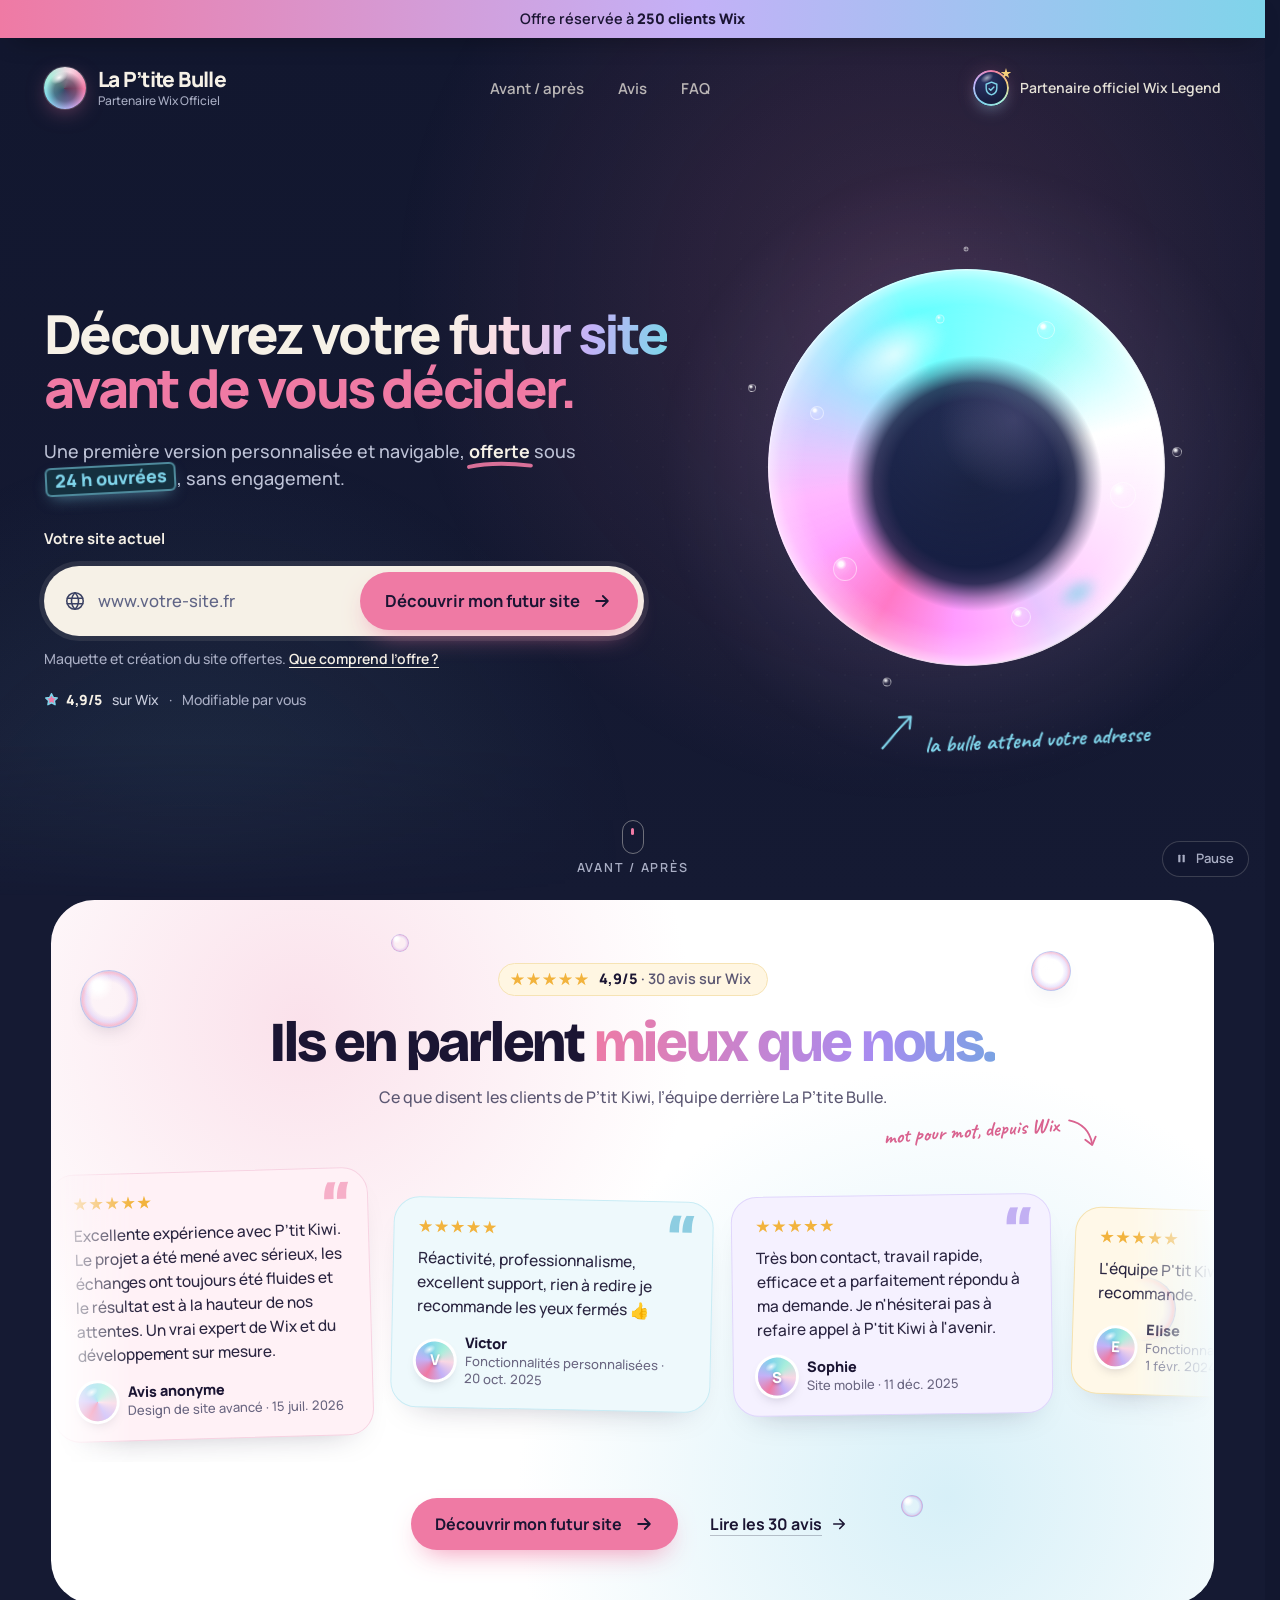
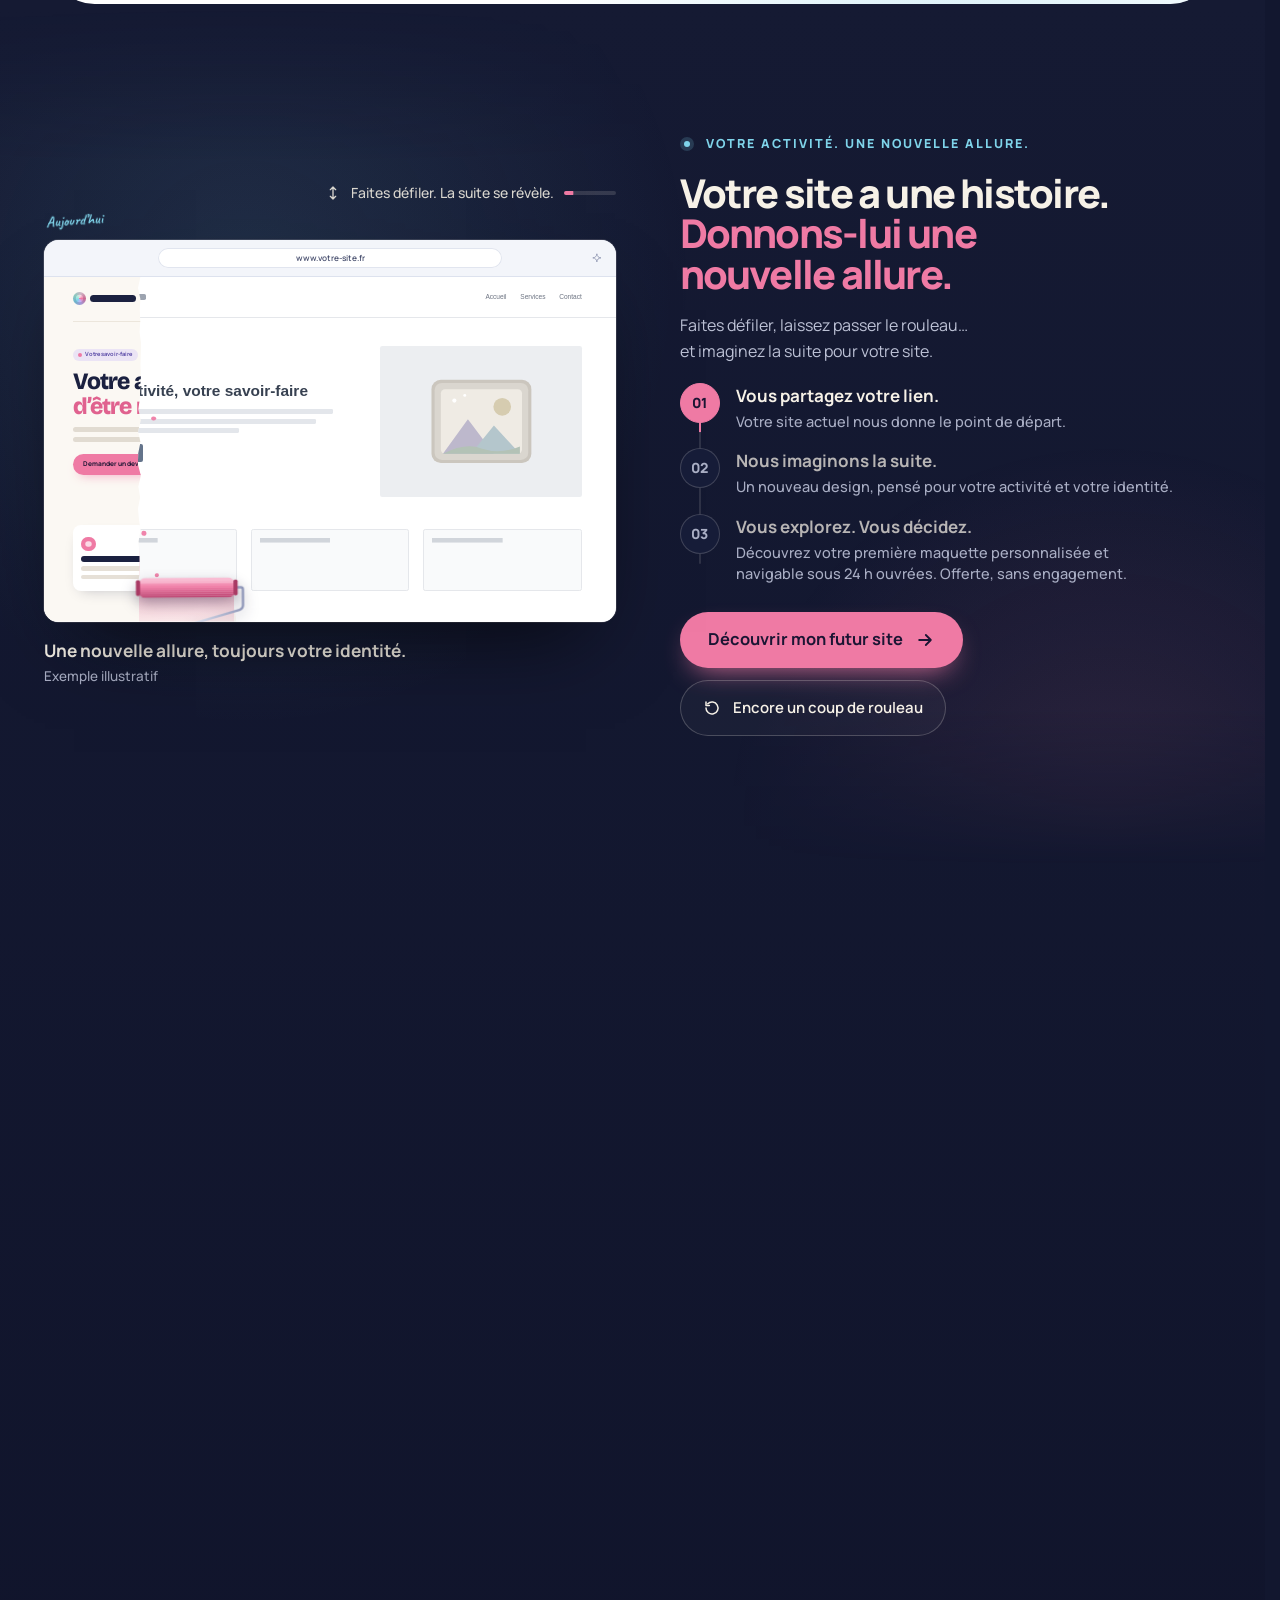
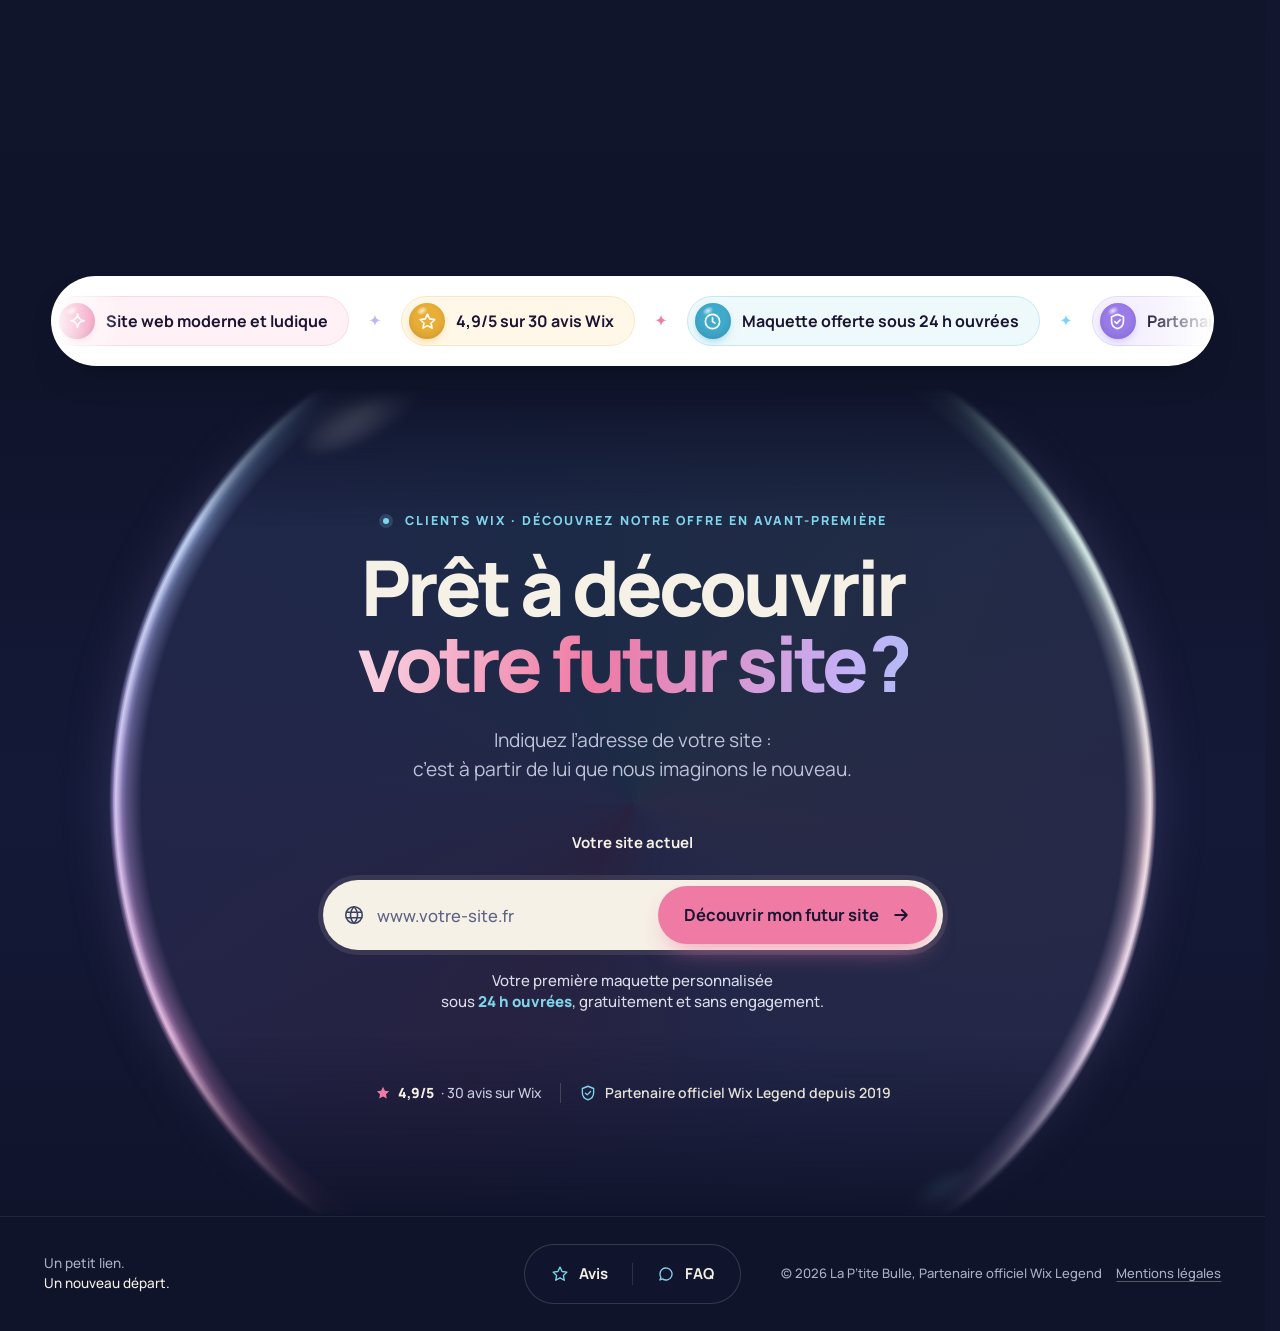
==== commit 9d898d39: "Avis : une seule rangée de cartes" ====
--- a/index.html
+++ b/index.html
@@ -206,8 +206,7 @@
 <p class="avs-note" aria-hidden="true">mot pour mot, depuis Wix<svg viewBox="0 0 44 44"><path d="M8 6 C 22 10, 32 20, 34 36"/><path d="M26 31 L34 38 L39 28"/></svg></p>
 </div>
 <div class="avs-rows">
-<div class="avs-row" tabindex="0" role="region" aria-label="Avis de clients, première série (défilement automatique, survolez pour mettre en pause)"><div class="avs-move"><ul class="avs-track"><li class="avs-card avs-pink" style="--r:-1.6deg;--bob:0s"><span class="avs-q" aria-hidden="true">“</span><span class="stars" aria-hidden="true"><i></i><i></i><i></i><i></i><i></i></span><span class="sr-only">Note : 5 sur 5.</span><p class="avs-text">Excellente expérience avec P’tit Kiwi. Le projet a été mené avec sérieux, les échanges ont toujours été fluides et le résultat est à la hauteur de nos attentes. Un vrai expert de Wix et du développement sur mesure.</p><p class="avs-by"><span class="avs-ava" aria-hidden="true"></span><span class="avs-who"><strong>Avis anonyme</strong><span>Design de site avancé · 15 juil. 2026</span></span></p></li><li class="avs-card avs-cyan" style="--r:1.2deg;--bob:-1.4s"><span class="avs-q" aria-hidden="true">“</span><span class="stars" aria-hidden="true"><i></i><i></i><i></i><i></i><i></i></span><span class="sr-only">Note : 5 sur 5.</span><p class="avs-text">Réactivité, professionnalisme, excellent support, rien à redire je recommande les yeux fermés 👍</p><p class="avs-by"><span class="avs-ava" aria-hidden="true">V</span><span class="avs-who"><strong>Victor</strong><span>Fonctionnalités personnalisées · 20 oct. 2025</span></span></p></li><li class="avs-card avs-lav" style="--r:-.8deg;--bob:-2.6s"><span class="avs-q" aria-hidden="true">“</span><span class="stars" aria-hidden="true"><i></i><i></i><i></i><i></i><i></i></span><span class="sr-only">Note : 5 sur 5.</span><p class="avs-text">Très bon contact, travail rapide, efficace et a parfaitement répondu à ma demande. Je n'hésiterai pas à refaire appel à P'tit Kiwi à l'avenir.</p><p class="avs-by"><span class="avs-ava" aria-hidden="true">S</span><span class="avs-who"><strong>Sophie</strong><span>Site mobile · 11 déc. 2025</span></span></p></li><li class="avs-card avs-butter" style="--r:1.8deg;--bob:-3.8s"><span class="avs-q" aria-hidden="true">“</span><span class="stars" aria-hidden="true"><i></i><i></i><i></i><i></i><i></i></span><span class="sr-only">Note : 5 sur 5.</span><p class="avs-text">L'équipe P'tit Kiwi est top ! Je recommande.</p><p class="avs-by"><span class="avs-ava" aria-hidden="true">E</span><span class="avs-who"><strong>Elise</strong><span>Fonctionnalités personnalisées · 1 févr. 2024</span></span></p></li></ul></div></div>
-<div class="avs-row avs-row-2" tabindex="0" role="region" aria-label="Avis de clients, deuxième série"><div class="avs-move"><ul class="avs-track"><li class="avs-card avs-cyan" style="--r:1.4deg;--bob:-.7s"><span class="avs-q" aria-hidden="true">“</span><span class="stars" aria-hidden="true"><i></i><i></i><i></i><i></i><i></i></span><span class="sr-only">Note : 5 sur 5.</span><p class="avs-text">Charles a su répondre à mon besoin avec professionnalisme et réactivité avec un délai serré. Les échanges sont simples et fluides. Je n'hésiterai pas à faire appel à P'tit Kiwi à nouveau. Je le recommande.</p><p class="avs-by"><span class="avs-ava" aria-hidden="true">F</span><span class="avs-who"><strong>Félicité</strong><span>Fonctionnalités personnalisées · 1 déc. 2025</span></span></p></li><li class="avs-card avs-pink" style="--r:-1.8deg;--bob:-2s"><span class="avs-q" aria-hidden="true">“</span><span class="stars" aria-hidden="true"><i></i><i></i><i></i><i></i><i></i></span><span class="sr-only">Note : 5 sur 5.</span><p class="avs-text">Très réactif et communication très fluide. Je recommande à 100%. Encore merci</p><p class="avs-by"><span class="avs-ava" aria-hidden="true">N</span><span class="avs-who"><strong>Nabila</strong><span>Conseils sur le code · 12 juin 2025</span></span></p></li><li class="avs-card avs-butter" style="--r:.9deg;--bob:-3.2s"><span class="avs-q" aria-hidden="true">“</span><span class="stars" aria-hidden="true"><i></i><i></i><i></i><i></i><i></i></span><span class="sr-only">Note : 5 sur 5.</span><p class="avs-text">Je remercie l’agence P’tit Kiwi pour sa réactivité et son professionnalisme. Leur équipe a su rapidement résoudre un blocage sur le formulaire de mon site. Service efficace et agréable !</p><p class="avs-by"><span class="avs-ava" aria-hidden="true">B</span><span class="avs-who"><strong>Bossina</strong><span>Conseils sur le code · 17 oct. 2025</span></span></p></li><li class="avs-card avs-lav" style="--r:-1.2deg;--bob:-4.4s"><span class="avs-q" aria-hidden="true">“</span><span class="stars" aria-hidden="true"><i></i><i></i><i></i><i></i><i></i></span><span class="sr-only">Note : 5 sur 5.</span><p class="avs-text">Hyper efficace sur un simple brief par email. J'ai déjà fait 2 missions et je referais appel à P'tit Kiwi.</p><p class="avs-by"><span class="avs-ava" aria-hidden="true">L</span><span class="avs-who"><strong>Laure</strong><span>Formulaires personnalisés · 19 nov. 2024</span></span></p></li></ul></div></div>
+<div class="avs-row" tabindex="0" role="region" aria-label="Avis de clients (défilement automatique, survolez pour mettre en pause)"><div class="avs-move"><ul class="avs-track"><li class="avs-card avs-pink" style="--r:-1.6deg;--bob:0s"><span class="avs-q" aria-hidden="true">“</span><span class="stars" aria-hidden="true"><i></i><i></i><i></i><i></i><i></i></span><span class="sr-only">Note : 5 sur 5.</span><p class="avs-text">Excellente expérience avec P’tit Kiwi. Le projet a été mené avec sérieux, les échanges ont toujours été fluides et le résultat est à la hauteur de nos attentes. Un vrai expert de Wix et du développement sur mesure.</p><p class="avs-by"><span class="avs-ava" aria-hidden="true"></span><span class="avs-who"><strong>Avis anonyme</strong><span>Design de site avancé · 15 juil. 2026</span></span></p></li><li class="avs-card avs-cyan" style="--r:1.2deg;--bob:-1.4s"><span class="avs-q" aria-hidden="true">“</span><span class="stars" aria-hidden="true"><i></i><i></i><i></i><i></i><i></i></span><span class="sr-only">Note : 5 sur 5.</span><p class="avs-text">Réactivité, professionnalisme, excellent support, rien à redire je recommande les yeux fermés 👍</p><p class="avs-by"><span class="avs-ava" aria-hidden="true">V</span><span class="avs-who"><strong>Victor</strong><span>Fonctionnalités personnalisées · 20 oct. 2025</span></span></p></li><li class="avs-card avs-lav" style="--r:-.8deg;--bob:-2.6s"><span class="avs-q" aria-hidden="true">“</span><span class="stars" aria-hidden="true"><i></i><i></i><i></i><i></i><i></i></span><span class="sr-only">Note : 5 sur 5.</span><p class="avs-text">Très bon contact, travail rapide, efficace et a parfaitement répondu à ma demande. Je n'hésiterai pas à refaire appel à P'tit Kiwi à l'avenir.</p><p class="avs-by"><span class="avs-ava" aria-hidden="true">S</span><span class="avs-who"><strong>Sophie</strong><span>Site mobile · 11 déc. 2025</span></span></p></li><li class="avs-card avs-butter" style="--r:1.8deg;--bob:-3.8s"><span class="avs-q" aria-hidden="true">“</span><span class="stars" aria-hidden="true"><i></i><i></i><i></i><i></i><i></i></span><span class="sr-only">Note : 5 sur 5.</span><p class="avs-text">L'équipe P'tit Kiwi est top ! Je recommande.</p><p class="avs-by"><span class="avs-ava" aria-hidden="true">E</span><span class="avs-who"><strong>Elise</strong><span>Fonctionnalités personnalisées · 1 févr. 2024</span></span></p></li><li class="avs-card avs-cyan" style="--r:1.4deg;--bob:-.7s"><span class="avs-q" aria-hidden="true">“</span><span class="stars" aria-hidden="true"><i></i><i></i><i></i><i></i><i></i></span><span class="sr-only">Note : 5 sur 5.</span><p class="avs-text">Charles a su répondre à mon besoin avec professionnalisme et réactivité avec un délai serré. Les échanges sont simples et fluides. Je n'hésiterai pas à faire appel à P'tit Kiwi à nouveau. Je le recommande.</p><p class="avs-by"><span class="avs-ava" aria-hidden="true">F</span><span class="avs-who"><strong>Félicité</strong><span>Fonctionnalités personnalisées · 1 déc. 2025</span></span></p></li><li class="avs-card avs-pink" style="--r:-1.8deg;--bob:-2s"><span class="avs-q" aria-hidden="true">“</span><span class="stars" aria-hidden="true"><i></i><i></i><i></i><i></i><i></i></span><span class="sr-only">Note : 5 sur 5.</span><p class="avs-text">Très réactif et communication très fluide. Je recommande à 100%. Encore merci</p><p class="avs-by"><span class="avs-ava" aria-hidden="true">N</span><span class="avs-who"><strong>Nabila</strong><span>Conseils sur le code · 12 juin 2025</span></span></p></li><li class="avs-card avs-butter" style="--r:.9deg;--bob:-3.2s"><span class="avs-q" aria-hidden="true">“</span><span class="stars" aria-hidden="true"><i></i><i></i><i></i><i></i><i></i></span><span class="sr-only">Note : 5 sur 5.</span><p class="avs-text">Je remercie l’agence P’tit Kiwi pour sa réactivité et son professionnalisme. Leur équipe a su rapidement résoudre un blocage sur le formulaire de mon site. Service efficace et agréable !</p><p class="avs-by"><span class="avs-ava" aria-hidden="true">B</span><span class="avs-who"><strong>Bossina</strong><span>Conseils sur le code · 17 oct. 2025</span></span></p></li><li class="avs-card avs-lav" style="--r:-1.2deg;--bob:-4.4s"><span class="avs-q" aria-hidden="true">“</span><span class="stars" aria-hidden="true"><i></i><i></i><i></i><i></i><i></i></span><span class="sr-only">Note : 5 sur 5.</span><p class="avs-text">Hyper efficace sur un simple brief par email. J'ai déjà fait 2 missions et je referais appel à P'tit Kiwi.</p><p class="avs-by"><span class="avs-ava" aria-hidden="true">L</span><span class="avs-who"><strong>Laure</strong><span>Formulaires personnalisés · 19 nov. 2024</span></span></p></li></ul></div></div>
 </div>
 <div class="avs-actions wrap">
 <button type="button" class="btn btn-pink" data-goto-field data-magnet>Découvrir mon futur site<svg class="arrow" aria-hidden="true" viewBox="0 0 24 24"><path d="M5 12h14M13 6l6 6-6 6"/></svg></button>
--- a/styles.css
+++ b/styles.css
@@ -1316,7 +1316,7 @@
 /* v47 : section d'avis sur fond blanc (entre le haut de page et l'avant/après) et bandeau de badges clés (avant la section finale) */
 .avs,.bdg{position:relative;z-index:2;background:var(--navy-2)}
 .bdg{background:var(--navy-3)}
-.avs-sheet,.bdg-sheet{position:relative;isolation:isolate;overflow:hidden;margin-inline:clamp(8px,1vw,16px);background:#FFFFFF;color:var(--ink)}
+.avs-sheet,.bdg-sheet{position:relative;isolation:isolate;overflow:hidden;width:min(100% - 2 * clamp(16px,4vw,64px),1640px);margin-inline:auto;background:#FFFFFF;color:var(--ink)}
 .avs-sheet{border-radius:clamp(28px,3.4vw,52px);padding-block:clamp(48px,7vh,76px) clamp(40px,6vh,64px)}
 .avs-bg{position:absolute;inset:0;z-index:-1;pointer-events:none}
 .avs-glow{position:absolute;aspect-ratio:1;border-radius:50%}
@@ -1341,7 +1341,6 @@
 .avs-row:focus-visible{box-shadow:inset 0 0 0 2px #7FD4EA;border-radius:20px}
 .avs-move,.bdg-move{display:flex;width:max-content}
 .js .avs-move.is-ready{animation:avs-left var(--mq-d,64s) linear infinite}
-.js .avs-row-2 .avs-move.is-ready{animation-direction:reverse}
 html:not(.js) .avs-row{overflow-x:auto}
 .avs-row:hover .avs-move,.avs-row:focus-within .avs-move,.avs-row.is-held .avs-move{animation-play-state:paused}
 @keyframes avs-left{to{transform:translateX(-50%)}}
@@ -1399,7 +1398,6 @@
 @media (max-width:600px){
   .avs-sheet{padding-block:48px 40px}
   .avs-eyebrow{font-size:13.5px;margin-bottom:14px}
-  .avs-row-2{display:none}
   .avs-row{padding-block:14px}
   .avs-card{width:min(80vw,300px);padding:20px 20px 18px}
   .avs-text{font-size:15px}
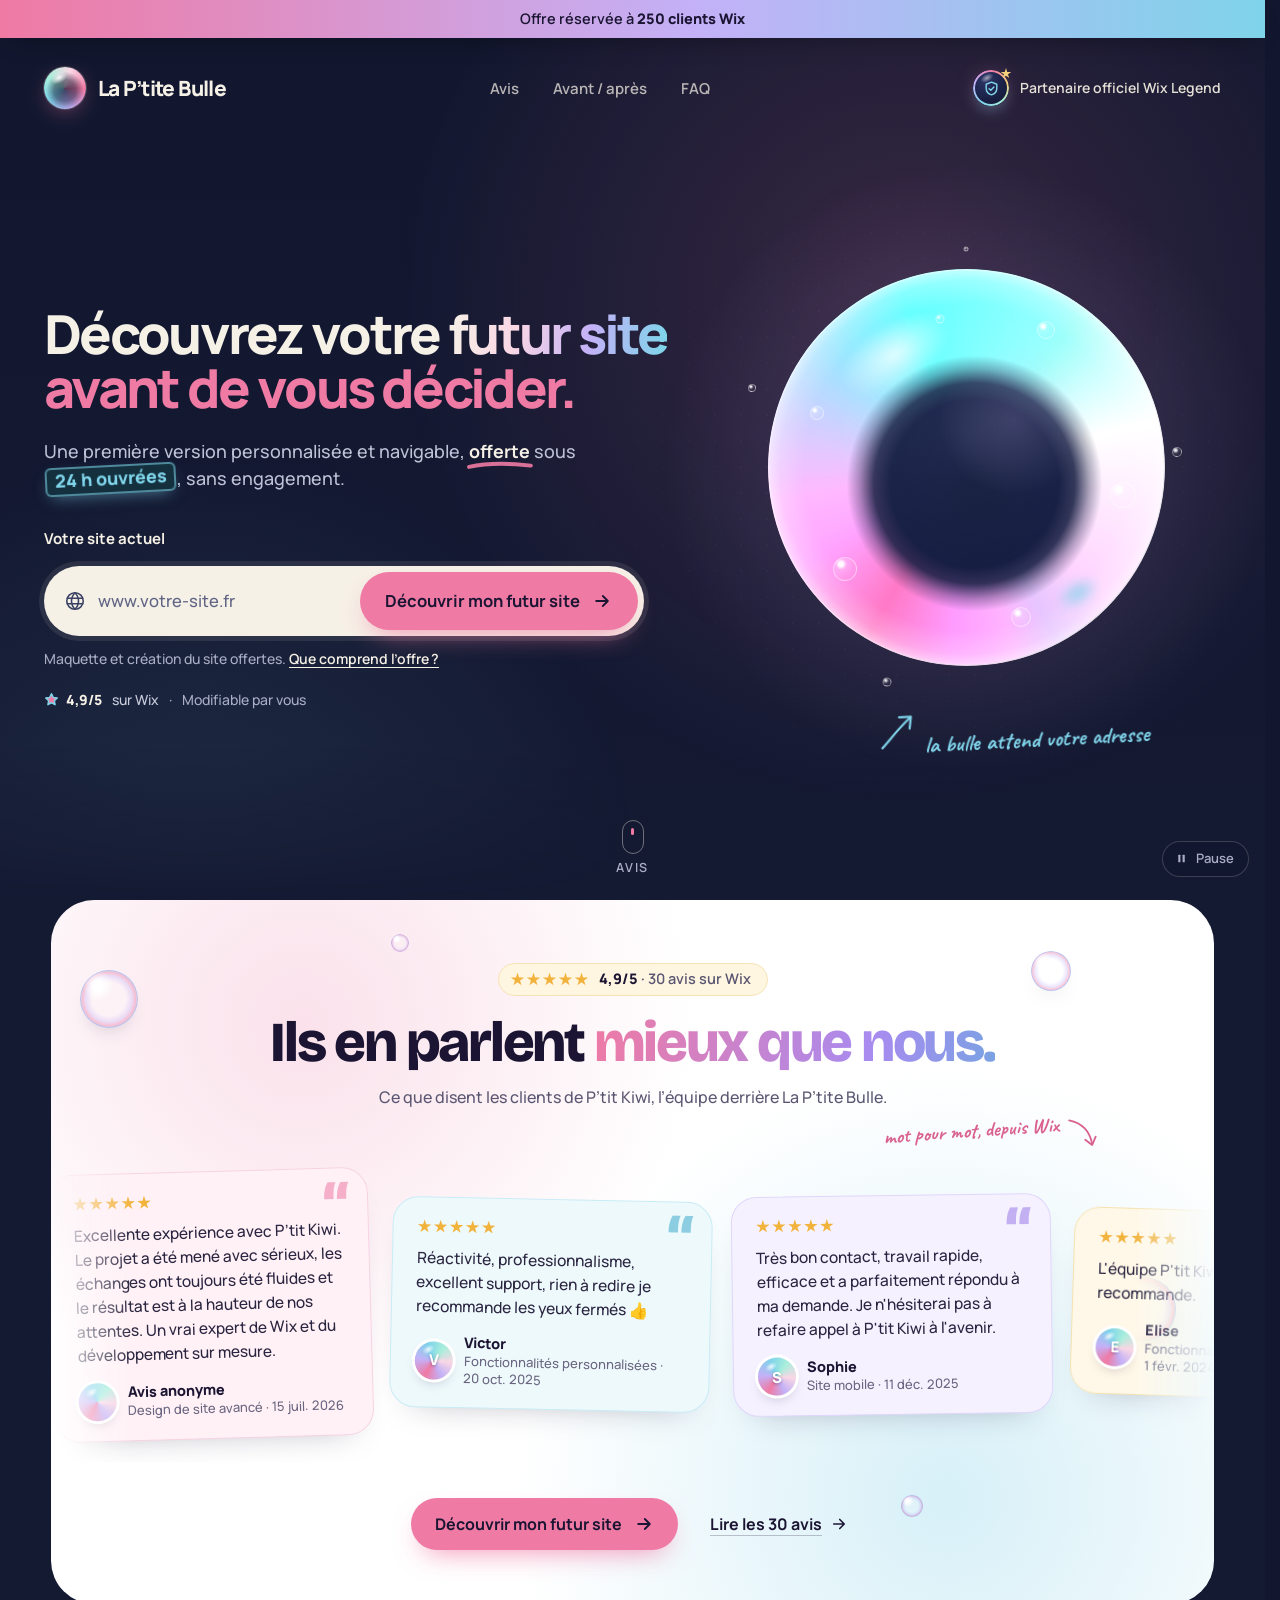
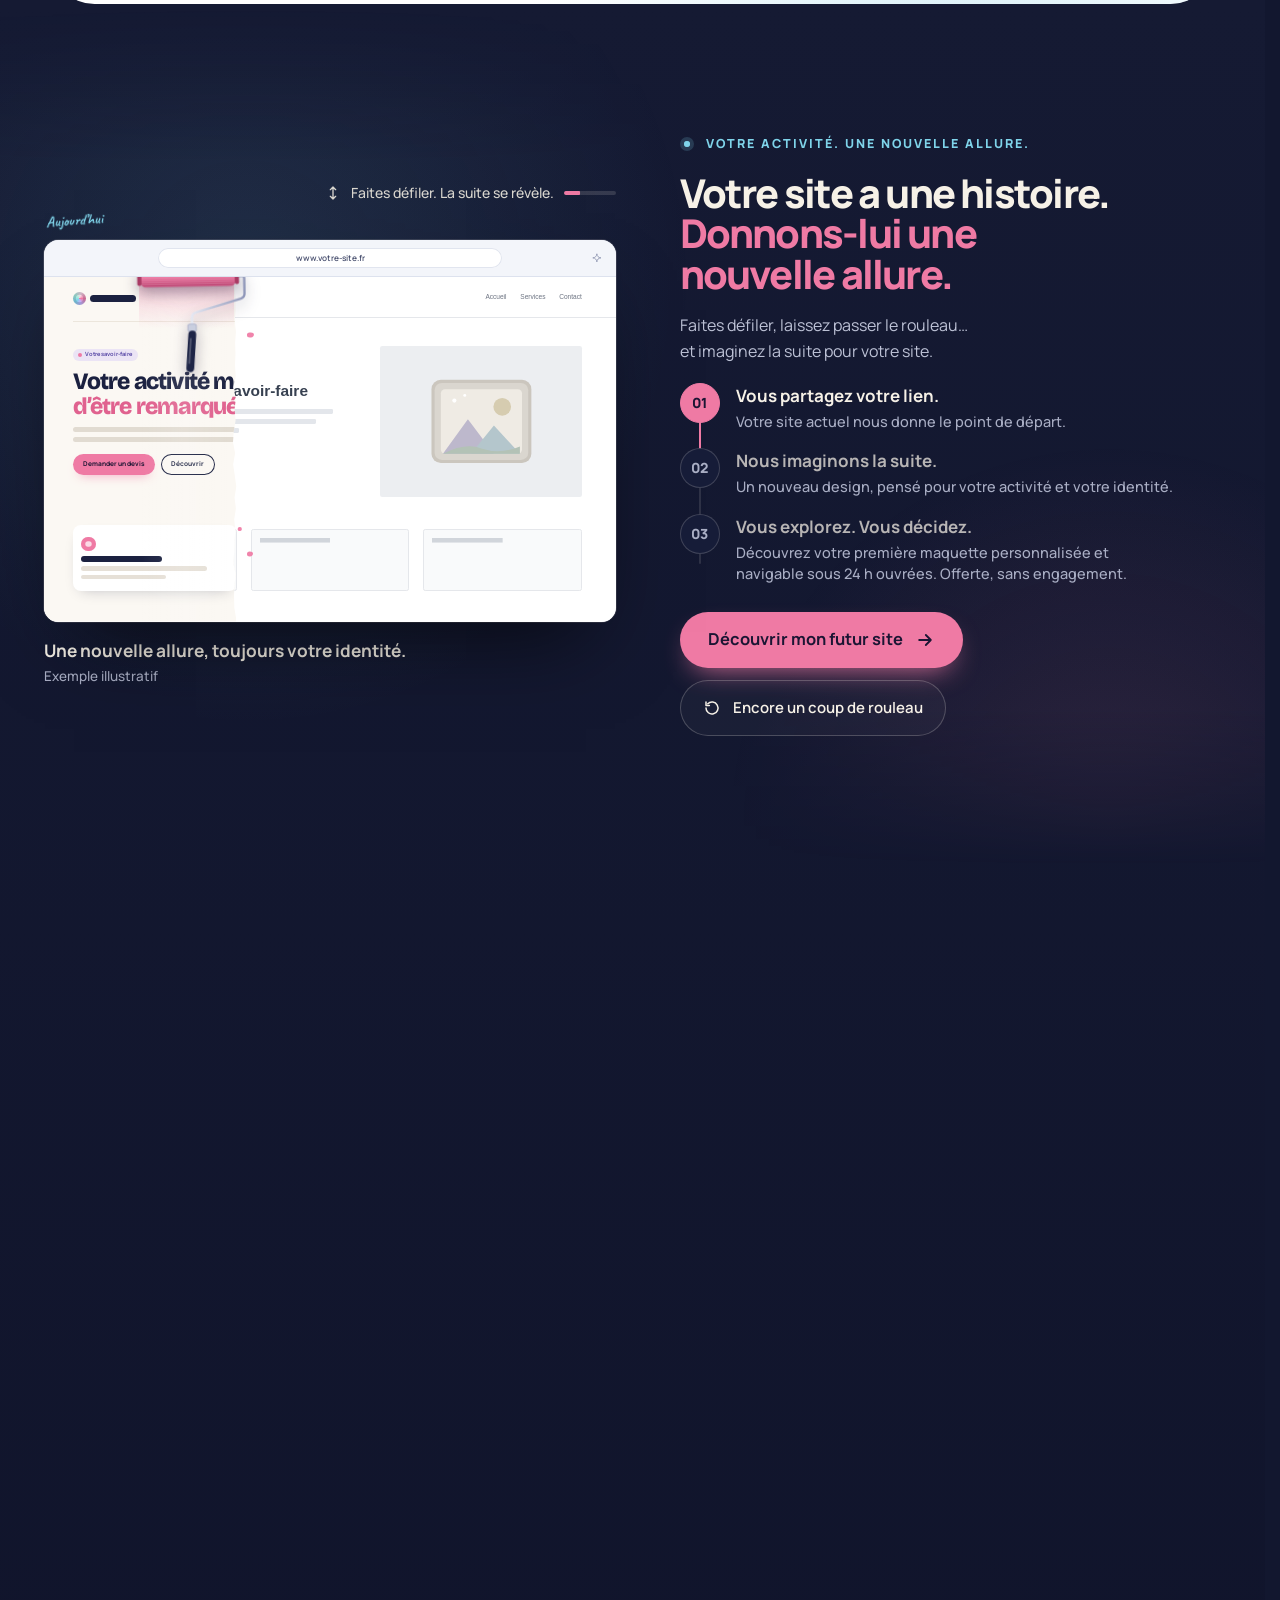
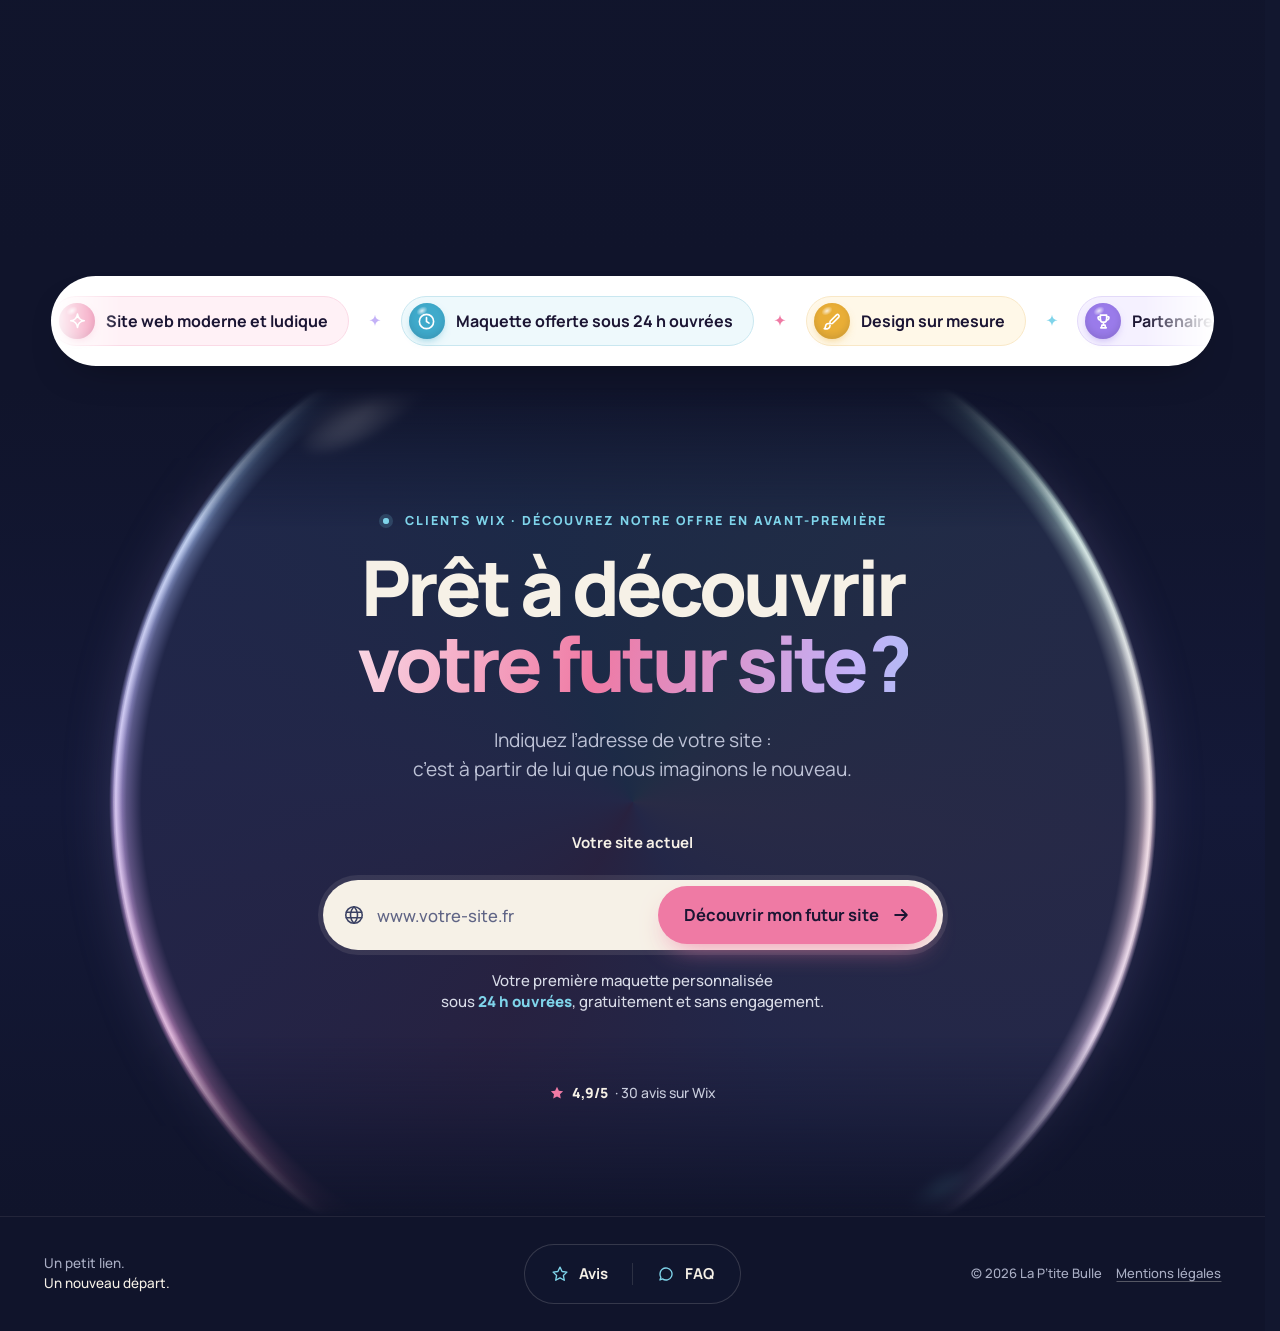
==== commit c1b6b6ac: "Haut de page plus fluide, menu dans l'ordre de la page, moins de répétitions" ====
--- a/index.html
+++ b/index.html
@@ -48,7 +48,7 @@
 <div class="e2-main">
 <div class="e2-card">
 <p class="sr-only">Dernière étape, 2 sur 2. Votre site : <span id="e2-site">votre-site.fr</span>.</p>
-<span class="logo e2-logo" role="img" aria-label="La P’tite Bulle, partenaire Wix officiel"><span class="orb" aria-hidden="true"><span class="orb-film"></span><span class="orb-core"></span><span class="orb-shine"></span></span><span class="logo-text" aria-hidden="true"><span class="logo-name">La P’tite Bulle</span><span class="logo-sub">Partenaire Wix Officiel</span></span></span>
+<span class="logo e2-logo" role="img" aria-label="La P’tite Bulle"><span class="orb" aria-hidden="true"><span class="orb-film"></span><span class="orb-core"></span><span class="orb-shine"></span></span><span class="logo-text" aria-hidden="true"><span class="logo-name">La P’tite Bulle</span></span></span>
 <div class="e2-intro"><p class="e2-thanks">Merci ! Votre site entre dans la bulle.</p><p class="e2-start">Nous commençons <span class="e2-next-hl">dès maintenant</span> la maquette de votre nouveau site.</p></div>
 <form id="e2-form" class="e2-form" novalidate>
 <label id="e2-q" for="e2-field" class="e2-q">À quelle adresse vous envoyer votre <span class="e2-iris">futur site</span> ?</label>
@@ -86,13 +86,13 @@
 </div>
 
 <header class="topbar wrap">
-<a class="logo" href="#concept" aria-label="La P’tite Bulle, partenaire Wix officiel — accueil">
+<a class="logo" href="#concept" aria-label="La P’tite Bulle, accueil">
 <span class="orb" aria-hidden="true"><span class="orb-film"></span><span class="orb-core"></span><span class="orb-shine"></span></span>
-<span class="logo-text"><span class="logo-name">La P’tite Bulle</span><span class="logo-sub">Partenaire Wix Officiel</span></span>
+<span class="logo-text"><span class="logo-name">La P’tite Bulle</span></span>
 </a>
 <nav class="nav" aria-label="Navigation principale">
+<button type="button" data-scroll="avis-clients">Avis</button>
 <a href="#avant-apres">Avant / après</a>
-<button type="button" data-open="panel-avis">Avis</button>
 <button type="button" data-open="panel-faq">FAQ</button>
 </nav>
 <div class="top-right"><p class="top-badge"><span class="seal" aria-hidden="true"><span class="seal-ring"></span><span class="seal-shine"></span><svg viewBox="0 0 24 24"><path d="M12 3l7.5 3v5.6c0 4.6-3.2 8.2-7.5 9.4-4.3-1.2-7.5-4.8-7.5-9.4V6z"/><path d="M8.6 12.2l2.4 2.3 4.4-4.6"/></svg><i class="seal-star"></i></span>Partenaire officiel Wix Legend</p></div>
@@ -193,7 +193,7 @@
 </div>
 
 <button type="button" id="motion-toggle" class="motion-toggle"><svg class="i-pause" aria-hidden="true" viewBox="0 0 24 24"><rect x="6" y="5" width="4" height="14" rx="1.2"/><rect x="14" y="5" width="4" height="14" rx="1.2"/></svg><svg class="i-play" aria-hidden="true" viewBox="0 0 24 24"><path d="M8 5.5v13a1 1 0 0 0 1.5.86l10.4-6.5a1 1 0 0 0 0-1.72L9.5 4.64A1 1 0 0 0 8 5.5z"/></svg><span id="motion-label">Pause</span><span class="sr-only"> des animations</span></button>
-<a class="cue" href="#avant-apres"><span class="mouse" aria-hidden="true"><span></span></span>Avant / après</a>
+<a class="cue" href="#avis-clients"><span class="mouse" aria-hidden="true"><span></span></span>Avis</a>
 </section>
 
 <section id="avis-clients" class="avs" aria-labelledby="avs-title">
@@ -337,7 +337,7 @@
 
 <section class="bdg" aria-label="La P’tite Bulle en bref">
 <div class="bdg-sheet">
-<div class="bdg-row"><div class="bdg-move"><ul class="bdg-track"><li class="bdg-item bdg-pink"><span class="bdg-ico" aria-hidden="true"><svg viewBox="0 0 24 24"><path d="M12 2.5c.6 5.2 3.3 7.9 8.5 8.5-5.2.6-7.9 3.3-8.5 8.5-.6-5.2-3.3-7.9-8.5-8.5 5.2-.6 7.9-3.3 8.5-8.5z"/></svg></span><span class="bdg-txt">Site web moderne et ludique</span></li><li class="bdg-sep" aria-hidden="true"><svg viewBox="0 0 24 24"><path d="M12 2.5c.6 5.2 3.3 7.9 8.5 8.5-5.2.6-7.9 3.3-8.5 8.5-.6-5.2-3.3-7.9-8.5-8.5 5.2-.6 7.9-3.3 8.5-8.5z"/></svg></li><li class="bdg-item bdg-butter"><span class="bdg-ico" aria-hidden="true"><svg viewBox="0 0 24 24"><path d="M12 2.8l2.8 5.9 6.4.8-4.7 4.4 1.2 6.4L12 17.2l-5.7 3.1 1.2-6.4L2.8 9.5l6.4-.8z"/></svg></span><span class="bdg-txt">4,9/5 sur 30 avis Wix</span></li><li class="bdg-sep" aria-hidden="true"><svg viewBox="0 0 24 24"><path d="M12 2.5c.6 5.2 3.3 7.9 8.5 8.5-5.2.6-7.9 3.3-8.5 8.5-.6-5.2-3.3-7.9-8.5-8.5 5.2-.6 7.9-3.3 8.5-8.5z"/></svg></li><li class="bdg-item bdg-cyan"><span class="bdg-ico" aria-hidden="true"><svg viewBox="0 0 24 24"><circle cx="12" cy="12" r="9"/><path d="M12 7.2V12l3.2 2.1"/></svg></span><span class="bdg-txt">Maquette offerte sous 24 h ouvrées</span></li><li class="bdg-sep" aria-hidden="true"><svg viewBox="0 0 24 24"><path d="M12 2.5c.6 5.2 3.3 7.9 8.5 8.5-5.2.6-7.9 3.3-8.5 8.5-.6-5.2-3.3-7.9-8.5-8.5 5.2-.6 7.9-3.3 8.5-8.5z"/></svg></li><li class="bdg-item bdg-lav"><span class="bdg-ico" aria-hidden="true"><svg viewBox="0 0 24 24"><path d="M12 3l7.5 3v5.6c0 4.6-3.2 8.2-7.5 9.4-4.3-1.2-7.5-4.8-7.5-9.4V6z"/><path d="M8.6 12.2l2.4 2.3 4.4-4.6"/></svg></span><span class="bdg-txt">Partenaire officiel Wix</span></li><li class="bdg-sep" aria-hidden="true"><svg viewBox="0 0 24 24"><path d="M12 2.5c.6 5.2 3.3 7.9 8.5 8.5-5.2.6-7.9 3.3-8.5 8.5-.6-5.2-3.3-7.9-8.5-8.5 5.2-.6 7.9-3.3 8.5-8.5z"/></svg></li><li class="bdg-item bdg-mint"><span class="bdg-ico" aria-hidden="true"><svg viewBox="0 0 24 24"><rect x="5" y="10.5" width="14" height="10" rx="2.5"/><path d="M8.5 10.5V8a3.5 3.5 0 0 1 6.8-1.2"/></svg></span><span class="bdg-txt">Sans engagement</span></li><li class="bdg-sep" aria-hidden="true"><svg viewBox="0 0 24 24"><path d="M12 2.5c.6 5.2 3.3 7.9 8.5 8.5-5.2.6-7.9 3.3-8.5 8.5-.6-5.2-3.3-7.9-8.5-8.5 5.2-.6 7.9-3.3 8.5-8.5z"/></svg></li><li class="bdg-item bdg-pink"><span class="bdg-ico" aria-hidden="true"><svg viewBox="0 0 24 24"><path d="M8 4h8v5a4 4 0 0 1-8 0z"/><path d="M8 6H5.5a2.5 2.5 0 0 0 2.6 3.8M16 6h2.5a2.5 2.5 0 0 1-2.6 3.8M12 13v3.6M8.5 20h7M10 16.6h4l.6 3.4h-5.2z"/></svg></span><span class="bdg-txt">Wix Legend depuis 2019</span></li><li class="bdg-sep" aria-hidden="true"><svg viewBox="0 0 24 24"><path d="M12 2.5c.6 5.2 3.3 7.9 8.5 8.5-5.2.6-7.9 3.3-8.5 8.5-.6-5.2-3.3-7.9-8.5-8.5 5.2-.6 7.9-3.3 8.5-8.5z"/></svg></li></ul></div></div>
+<div class="bdg-row"><div class="bdg-move"><ul class="bdg-track"><li class="bdg-item bdg-pink"><span class="bdg-ico" aria-hidden="true"><svg viewBox="0 0 24 24"><path d="M12 2.5c.6 5.2 3.3 7.9 8.5 8.5-5.2.6-7.9 3.3-8.5 8.5-.6-5.2-3.3-7.9-8.5-8.5 5.2-.6 7.9-3.3 8.5-8.5z"/></svg></span><span class="bdg-txt">Site web moderne et ludique</span></li><li class="bdg-sep" aria-hidden="true"><svg viewBox="0 0 24 24"><path d="M12 2.5c.6 5.2 3.3 7.9 8.5 8.5-5.2.6-7.9 3.3-8.5 8.5-.6-5.2-3.3-7.9-8.5-8.5 5.2-.6 7.9-3.3 8.5-8.5z"/></svg></li><li class="bdg-item bdg-cyan"><span class="bdg-ico" aria-hidden="true"><svg viewBox="0 0 24 24"><circle cx="12" cy="12" r="9"/><path d="M12 7.2V12l3.2 2.1"/></svg></span><span class="bdg-txt">Maquette offerte sous 24 h ouvrées</span></li><li class="bdg-sep" aria-hidden="true"><svg viewBox="0 0 24 24"><path d="M12 2.5c.6 5.2 3.3 7.9 8.5 8.5-5.2.6-7.9 3.3-8.5 8.5-.6-5.2-3.3-7.9-8.5-8.5 5.2-.6 7.9-3.3 8.5-8.5z"/></svg></li><li class="bdg-item bdg-butter"><span class="bdg-ico" aria-hidden="true"><svg viewBox="0 0 24 24"><path d="M18.4 3.6a2 2 0 0 1 2.8 2.8l-8.1 8.1-3.2.4.4-3.2z"/><path d="M8.6 14.6c-2.2-.3-4 1.3-4.1 3.6-.1 1.4-.7 2.3-1.7 2.8 3.6.9 7.4-.4 7.4-3.8"/></svg></span><span class="bdg-txt">Design sur mesure</span></li><li class="bdg-sep" aria-hidden="true"><svg viewBox="0 0 24 24"><path d="M12 2.5c.6 5.2 3.3 7.9 8.5 8.5-5.2.6-7.9 3.3-8.5 8.5-.6-5.2-3.3-7.9-8.5-8.5 5.2-.6 7.9-3.3 8.5-8.5z"/></svg></li><li class="bdg-item bdg-lav"><span class="bdg-ico" aria-hidden="true"><svg viewBox="0 0 24 24"><path d="M8 4h8v5a4 4 0 0 1-8 0z"/><path d="M8 6H5.5a2.5 2.5 0 0 0 2.6 3.8M16 6h2.5a2.5 2.5 0 0 1-2.6 3.8M12 13v3.6M8.5 20h7M10 16.6h4l.6 3.4h-5.2z"/></svg></span><span class="bdg-txt">Partenaire officiel Wix Legend depuis 2019</span></li><li class="bdg-sep" aria-hidden="true"><svg viewBox="0 0 24 24"><path d="M12 2.5c.6 5.2 3.3 7.9 8.5 8.5-5.2.6-7.9 3.3-8.5 8.5-.6-5.2-3.3-7.9-8.5-8.5 5.2-.6 7.9-3.3 8.5-8.5z"/></svg></li><li class="bdg-item bdg-mint"><span class="bdg-ico" aria-hidden="true"><svg viewBox="0 0 24 24"><rect x="5" y="10.5" width="14" height="10" rx="2.5"/><path d="M8.5 10.5V8a3.5 3.5 0 0 1 6.8-1.2"/></svg></span><span class="bdg-txt">Sans engagement</span></li><li class="bdg-sep" aria-hidden="true"><svg viewBox="0 0 24 24"><path d="M12 2.5c.6 5.2 3.3 7.9 8.5 8.5-5.2.6-7.9 3.3-8.5 8.5-.6-5.2-3.3-7.9-8.5-8.5 5.2-.6 7.9-3.3 8.5-8.5z"/></svg></li><li class="bdg-item bdg-pink"><span class="bdg-ico" aria-hidden="true"><svg viewBox="0 0 24 24"><path d="M4 20h4L19 9a2.8 2.8 0 0 0-4-4L4 16z"/><path d="M13.5 6.5l4 4"/></svg></span><span class="bdg-txt">Modifiable par vous</span></li><li class="bdg-sep" aria-hidden="true"><svg viewBox="0 0 24 24"><path d="M12 2.5c.6 5.2 3.3 7.9 8.5 8.5-5.2.6-7.9 3.3-8.5 8.5-.6-5.2-3.3-7.9-8.5-8.5 5.2-.6 7.9-3.3 8.5-8.5z"/></svg></li></ul></div></div>
 </div>
 </section>
 
@@ -392,8 +392,6 @@
 
 <div class="final-trust">
 <button type="button" class="rating" data-open="panel-avis" aria-label="4,9/5 · 30 avis sur Wix : voir les avis"><svg aria-hidden="true" width="16" height="16" viewBox="0 0 24 24"><path d="M12 2.8l2.8 5.9 6.4.8-4.7 4.4 1.2 6.4L12 17.2l-5.7 3.1 1.2-6.4L2.8 9.5l6.4-.8z" fill="#EF7AA4"/></svg><strong>4,9/5</strong> · 30 avis sur Wix</button>
-<span class="trust-sep" aria-hidden="true"></span>
-<p class="top-badge"><svg aria-hidden="true" viewBox="0 0 24 24"><path d="M12 3l7.5 3v5.6c0 4.6-3.2 8.2-7.5 9.4-4.3-1.2-7.5-4.8-7.5-9.4V6z"/><path d="M8.6 12.2l2.4 2.3 4.4-4.6"/></svg>Partenaire officiel Wix Legend depuis 2019</p>
 </div>
 </div>
 </section>
@@ -407,7 +405,7 @@
 <span class="pill-sep" aria-hidden="true"></span>
 <button type="button" data-open="panel-faq"><svg class="pill-icon" aria-hidden="true" viewBox="0 0 24 24"><path d="M4 12a8 8 0 1 1 3.3 6.5L4 20l1.2-3.6A8 8 0 0 1 4 12z"/></svg>FAQ</button>
 </nav>
-<p class="footer-legal"><span><span class="fl-line">© 2026 La P’tite Bulle,</span> <span class="fl-line nowrap">Partenaire officiel Wix Legend</span></span><a class="fl-link" href="/mentions-legales" data-open="panel-legal">Mentions légales</a></p>
+<p class="footer-legal"><span><span class="fl-line">© 2026 La P’tite Bulle</span></span><a class="fl-link" href="/mentions-legales" data-open="panel-legal">Mentions légales</a></p>
 </div>
 </footer>
 
--- a/styles.css
+++ b/styles.css
@@ -710,7 +710,7 @@
 .topbar .nav a{display:none}
 .topbar .nav button{padding:9px 13px;border:1px solid rgba(246,241,231,.16);border-radius:999px;background:rgba(18,23,47,.55);font-size:14px;color:var(--cream)}
 }
-@media (max-width:340px){.topbar .nav button[data-open="panel-avis"]{display:none}
+@media (max-width:340px){.topbar .nav button[data-scroll="avis-clients"]{display:none}
 }
 .year-note{left:.4cqw}
 /* v23 : corrections code, accessibilité et performance */
@@ -1447,6 +1447,16 @@
 .panel-legal .lg-table td{padding:2px 0;border:0}
 .panel-legal .lg-table td[data-l]::before{content:attr(data-l) " : ";color:var(--muted-2);font-weight:600}}
 @media (prefers-reduced-motion:reduce){.bdg-sheet{border-radius:32px}}
+/* v49 : fluidité — mêmes effets, calculés par la carte graphique : ondulation des bulles par étirement (au lieu de changer leur forme), halos et points lumineux sur leur propre calque, couleurs irisées à 24 images par seconde, bandeaux défilants sur leur calque */
+@keyframes wobble{0%,100%{scale:1 1}25%{scale:1.014 .988}50%{scale:.99 1.012}75%{scale:1.008 .992}}
+@keyframes iris-shift{from{animation-timing-function:steps(240,end)}to{background-position:200% 0}}
+.aura,.glow-pink,.merci-glow-pink{will-change:scale}
+.hero .bubble,.merci-orb,.e2-bubble{will-change:transform,scale}
+.avs-move.is-ready,.bdg-move.is-ready{will-change:transform}
+.pulse-dot span{animation:none}
+.pulse-dot::before{content:"";position:absolute;inset:4px;border-radius:50%;background:rgba(127,212,234,.55);animation:pulse-ring 2.4s ease-out infinite;will-change:scale,opacity}
+@keyframes pulse-ring{0%{scale:1;opacity:1}70%,100%{scale:3.3;opacity:0}}
+.topbar .logo-text{justify-content:center}
 @media (prefers-reduced-motion:reduce){html{scroll-behavior:auto}
 *,*::before,*::after{animation-duration:.001ms!important;animation-delay:0s!important;animation-iteration-count:1!important;transition-duration:.001ms!important}
 }
